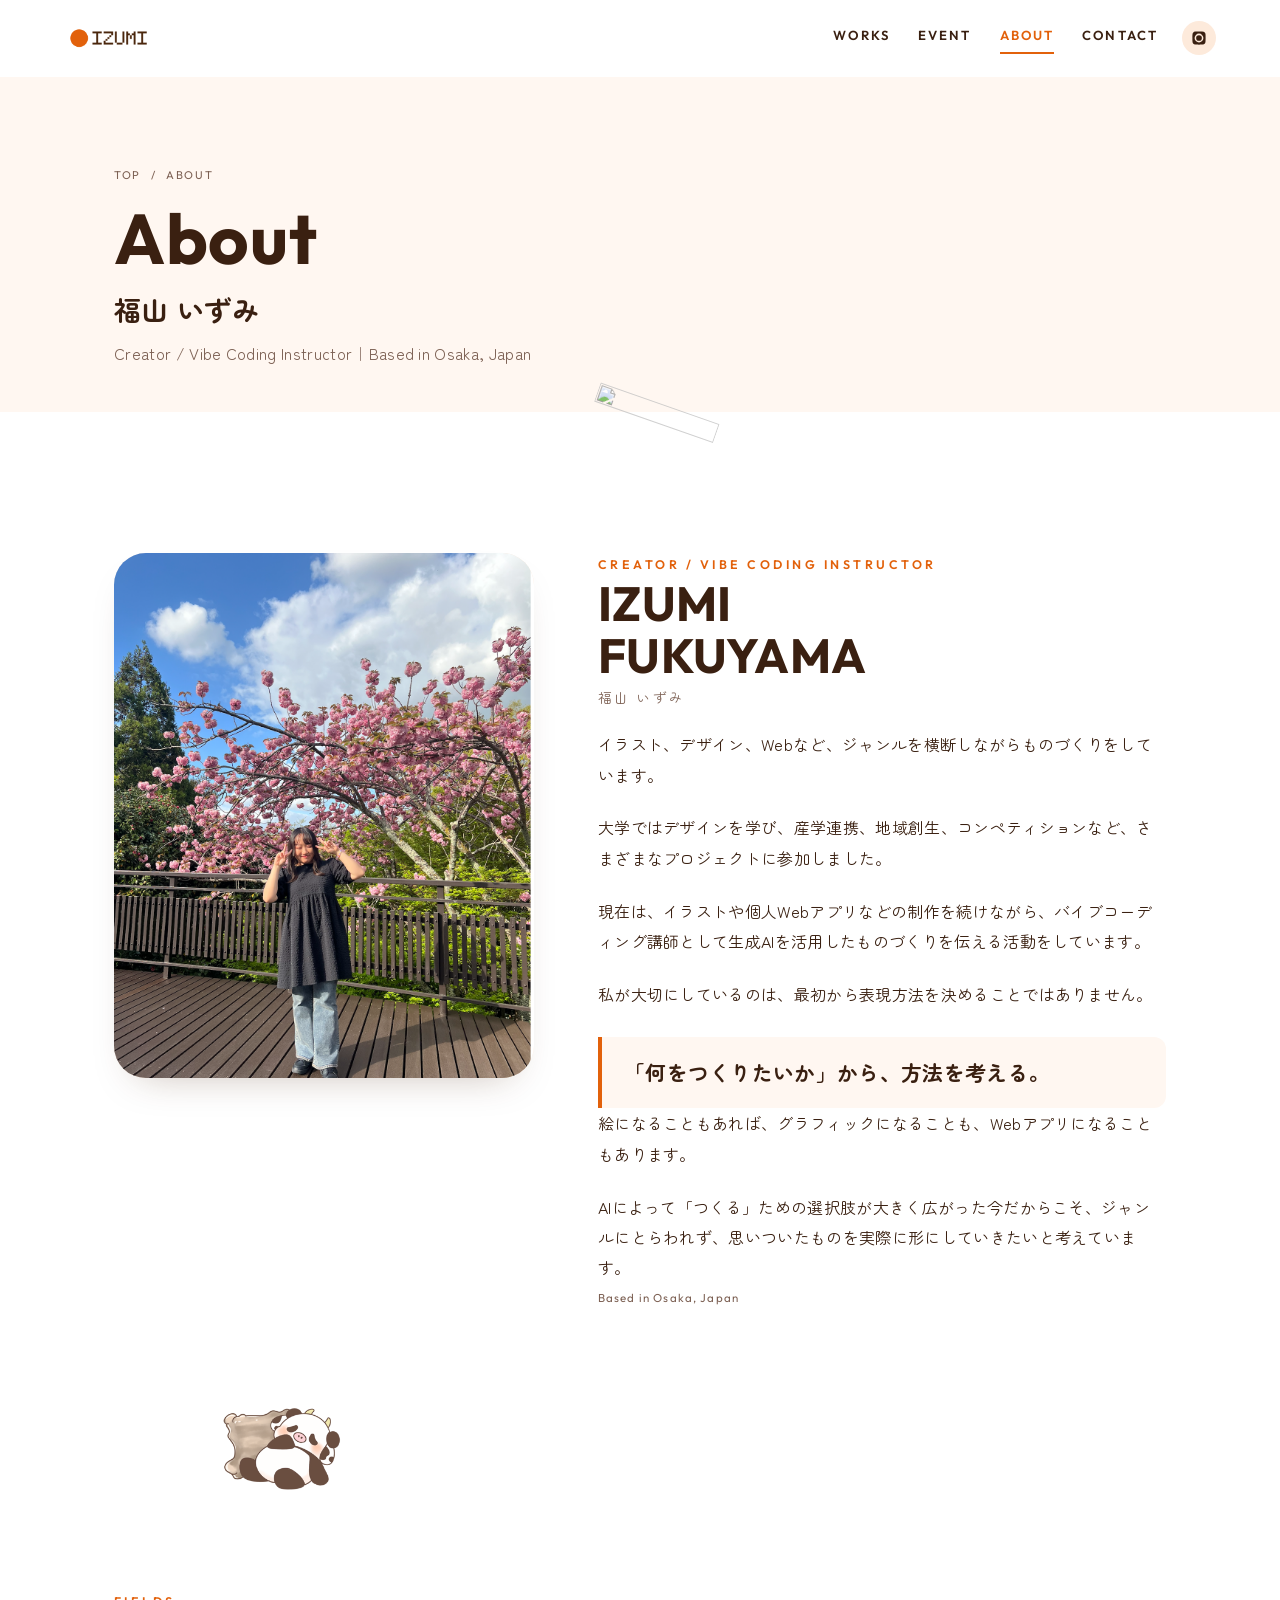
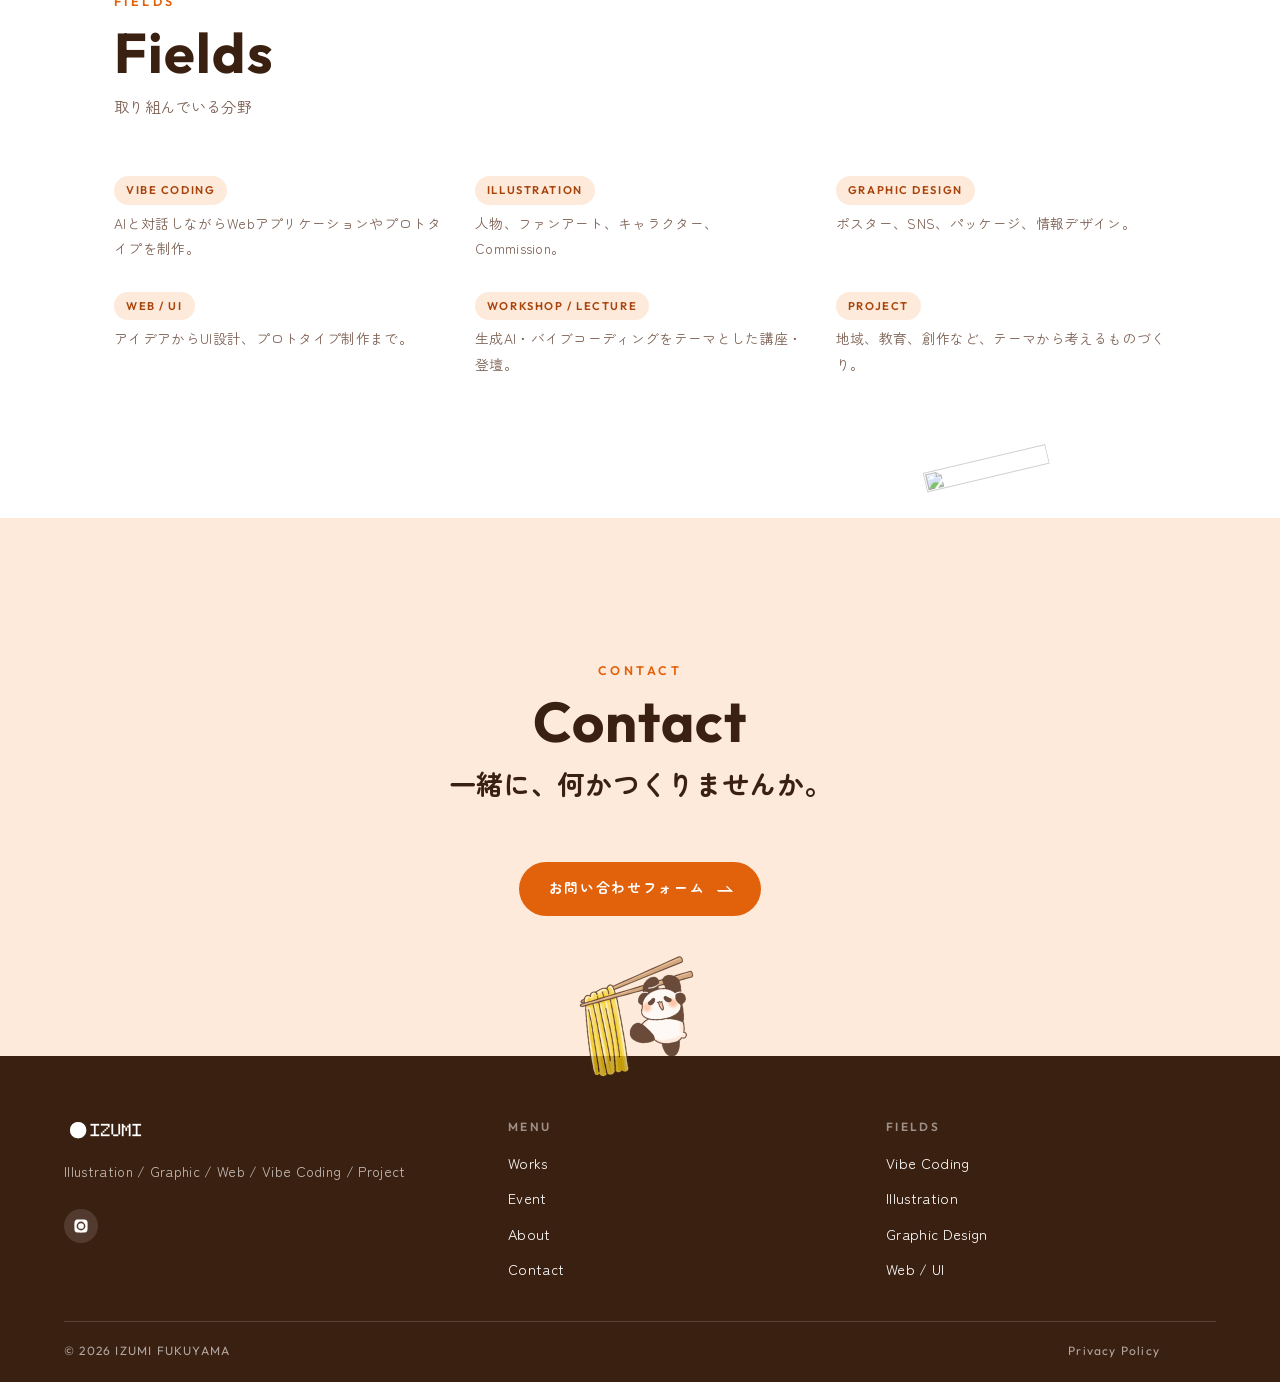
==== about.html @ 050069a3 "IZUMI FUKUYAMA ポートフォリオサイト（静的サイト） content.txt から HTML を生成する構成。オレンジ基調のデザイン、 WORKS 10件、EVENT 3件、お問い合わせフ" ====
<!DOCTYPE html>
<html lang="ja">
<head>
<meta charset="UTF-8">
<meta name="viewport" content="width=device-width, initial-scale=1">
<title>ABOUT｜IZUMI FUKUYAMA</title>
<meta name="description" content="福山いずみのプロフィール。大阪芸術大学デザイン学科卒。ジャンルを横断したものづくりと、バイブコーディング講師としての活動。">
<link rel="canonical" href="https://example.com/about.html">
<meta property="og:type" content="profile">
<meta property="og:title" content="ABOUT｜IZUMI FUKUYAMA">
<meta property="og:description" content="福山いずみのプロフィール。大阪芸術大学デザイン学科卒。ジャンルを横断したものづくりと、バイブコーディング講師としての活動。">
<meta property="og:image" content="images/og-image.png?v=1787671585">
<meta name="twitter:card" content="summary_large_image">
<link rel="icon" href="images/favicon.png?v=1787672569" type="image/png">
<link rel="apple-touch-icon" href="images/favicon.png?v=1787672569">
<link rel="preconnect" href="https://fonts.googleapis.com">
<link rel="preconnect" href="https://fonts.gstatic.com" crossorigin>
<link href="https://fonts.googleapis.com/css2?family=Outfit:wght@400;600;700&family=Zen+Maru+Gothic:wght@400;500;700&display=swap" rel="stylesheet">
<link rel="stylesheet" href="assets/css/style.css?v=1787676253">
<script>document.documentElement.classList.add("js");</script>
</head>
<body>
<a class="skip-link" href="#main">本文へスキップ</a>

<!-- ============================================================ HEADER -->
<header class="header">
  <div class="wrap wrap--wide header__inner">
    <a class="header__logo" href="index.html">
      <img src="images/logo.png?v=1787671585" alt="IZUMI FUKUYAMA" width="320" height="96">
    </a>

    <button class="burger" type="button" aria-label="メニューを開く" aria-expanded="false" aria-controls="global-nav">
      <span></span><span></span><span></span>
    </button>

    <nav class="nav" id="global-nav" aria-label="メインメニュー">
      <ul class="nav__list">
        <li><a class="nav__link" href="works.html">Works</a></li>
        <li><a class="nav__link" href="event.html">Event</a></li>
        <li><a class="nav__link" href="about.html" aria-current="page">About</a></li>
        <li><a class="nav__link" href="contact.html">Contact</a></li>
      </ul>

      <div class="header__sub">
        <ul class="sns">
          <li><a href="#" aria-label="Instagram"><svg viewBox="0 0 24 24" aria-hidden="true"><path d="M12 2.2c3.2 0 3.6 0 4.9.1 1.2.1 1.8.3 2.2.4.6.2 1 .5 1.4.9.4.4.7.8.9 1.4.2.4.4 1 .4 2.2.1 1.3.1 1.7.1 4.9s0 3.6-.1 4.9c-.1 1.2-.3 1.8-.4 2.2-.2.6-.5 1-.9 1.4-.4.4-.8.7-1.4.9-.4.2-1 .4-2.2.4-1.3.1-1.7.1-4.9.1s-3.6 0-4.9-.1c-1.2-.1-1.8-.3-2.2-.4-.6-.2-1-.5-1.4-.9-.4-.4-.7-.8-.9-1.4-.2-.4-.4-1-.4-2.2-.1-1.3-.1-1.7-.1-4.9s0-3.6.1-4.9c.1-1.2.3-1.8.4-2.2.2-.6.5-1 .9-1.4.4-.4.8-.7 1.4-.9.4-.2 1-.4 2.2-.4C8.4 2.2 8.8 2.2 12 2.2zm0 3.2A6.6 6.6 0 1 0 18.6 12 6.6 6.6 0 0 0 12 5.4zm0 2.3a4.3 4.3 0 1 1 0 8.6 4.3 4.3 0 0 1 0-8.6zm5.4-2.6a1.5 1.5 0 1 1 0 3.1 1.5 1.5 0 0 1 0-3.1z"/></svg></a></li>
        </ul>
      </div>
    </nav>

    <div class="header__sub">
      <ul class="sns">
        <li><a href="#" aria-label="Instagram"><svg viewBox="0 0 24 24" aria-hidden="true"><path d="M12 2.2c3.2 0 3.6 0 4.9.1 1.2.1 1.8.3 2.2.4.6.2 1 .5 1.4.9.4.4.7.8.9 1.4.2.4.4 1 .4 2.2.1 1.3.1 1.7.1 4.9s0 3.6-.1 4.9c-.1 1.2-.3 1.8-.4 2.2-.2.6-.5 1-.9 1.4-.4.4-.8.7-1.4.9-.4.2-1 .4-2.2.4-1.3.1-1.7.1-4.9.1s-3.6 0-4.9-.1c-1.2-.1-1.8-.3-2.2-.4-.6-.2-1-.5-1.4-.9-.4-.4-.7-.8-.9-1.4-.2-.4-.4-1-.4-2.2-.1-1.3-.1-1.7-.1-4.9s0-3.6.1-4.9c.1-1.2.3-1.8.4-2.2.2-.6.5-1 .9-1.4.4-.4.8-.7 1.4-.9.4-.2 1-.4 2.2-.4C8.4 2.2 8.8 2.2 12 2.2zm0 3.2A6.6 6.6 0 1 0 18.6 12 6.6 6.6 0 0 0 12 5.4zm0 2.3a4.3 4.3 0 1 1 0 8.6 4.3 4.3 0 0 1 0-8.6zm5.4-2.6a1.5 1.5 0 1 1 0 3.1 1.5 1.5 0 0 1 0-3.1z"/></svg></a></li>
      </ul>
    </div>
  </div>
</header>

<main id="main">
  <section class="page-head">
    <div class="wrap">
      <ul class="breadcrumb">
        <li><a href="index.html">Top</a></li>
        <li>About</li>
      </ul>
      <h1 class="page-head__title a-up"><span>About</span></h1>
      <p class="page-head__catch a-up a-up--d1"><span>福山 いずみ</span></p>
      <p class="page-head__jp">Creator / Vibe Coding Instructor｜Based in Osaka, Japan</p>
    </div>
  </section>

  <section class="section">
    <img class="deco deco--scatter deco--i1" src="images/deco-sm/%E3%81%B5%E3%82%99%E3%82%93%E3%82%82%E3%81%97%E3%82%99%E3%82%83%202.png?v=1787672570" alt="" width="235" height="235" loading="lazy" decoding="async" style="--dx:50%;--dy:calc((var(--sec-y) - clamp(28px, 4vw, 44px)) / 2);--dr:19.3deg;--dk:1.275">
    <div class="wrap">
      <div class="profile">
        <div class="profile__photo reveal">
          <img src="images/about-main.png?v=1787668656" alt="福山 いずみ のポートレート" width="1000" height="1250">
        </div>
        <div class="profile__body reveal">
          <span class="label-en">Creator / Vibe Coding Instructor</span>
          <h2 class="profile__name a-up"><span>IZUMI<br>FUKUYAMA<small>福山 いずみ</small></span></h2>
          <div class="profile__text u-mt-m">
            <p>イラスト、デザイン、Webなど、ジャンルを横断しながらものづくりをしています。</p>
            <p>大学ではデザインを学び、産学連携、地域創生、コンペティションなど、さまざまなプロジェクトに参加しました。</p>
            <p>現在は、イラストや個人Webアプリなどの制作を続けながら、バイブコーディング講師として生成AIを活用したものづくりを伝える活動をしています。</p>
            <p>私が大切にしているのは、最初から表現方法を決めることではありません。</p>
          </div>
          <p class="pull-quote">「何をつくりたいか」から、方法を考える。</p>
          <div class="profile__text">
            <p>絵になることもあれば、グラフィックになることも、Webアプリになることもあります。</p>
            <p>AIによって「つくる」ための選択肢が大きく広がった今だからこそ、ジャンルにとらわれず、思いついたものを実際に形にしていきたいと考えています。</p>
          </div>
          <p class="work__role">Based in Osaka, Japan</p>
        </div>
      </div>
    </div>
  </section>


  <section class="section">
    <img class="deco deco--scatter deco--i2" src="images/deco-sm/%E3%81%86%E3%81%97%202.png?v=1787672568" alt="" width="219" height="219" loading="lazy" decoding="async" style="--dx:22%;--dy:calc((var(--sec-y) - var(--sec-y)) / 2);--dr:-0.2deg;--dk:1.004">
    <div class="wrap">
      <div class="sec-head reveal">
        <span class="label-en">Fields</span>
        <h2 class="sec-head__title a-up"><span>Fields</span></h2>
        <p class="sec-head__jp">取り組んでいる分野</p>
      </div>
      <div class="grid grid--3">
        <div class="svc reveal">
          <span class="tag">Vibe Coding</span>
          <p class="work__desc">AIと対話しながらWebアプリケーションやプロトタイプを制作。</p>
        </div>
        <div class="svc reveal">
          <span class="tag">Illustration</span>
          <p class="work__desc">人物、ファンアート、キャラクター、Commission。</p>
        </div>
        <div class="svc reveal">
          <span class="tag">Graphic Design</span>
          <p class="work__desc">ポスター、SNS、パッケージ、情報デザイン。</p>
        </div>
        <div class="svc reveal">
          <span class="tag">Web / UI</span>
          <p class="work__desc">アイデアからUI設計、プロトタイプ制作まで。</p>
        </div>
        <div class="svc reveal">
          <span class="tag">Workshop / Lecture</span>
          <p class="work__desc">生成AI・バイブコーディングをテーマとした講座・登壇。</p>
        </div>
        <div class="svc reveal">
          <span class="tag">Project</span>
          <p class="work__desc">地域、教育、創作など、テーマから考えるものづくり。</p>
        </div>
      </div>
    </div>
  </section>

  <section class="section section--tint">
    <img class="deco deco--scatter deco--i3" src="images/deco-sm/%E3%81%A1%E3%83%BC%E3%81%99%E3%82%99%E3%81%A8%E3%81%A3%E3%81%BB%E3%82%9A%E3%81%8D%E3%82%99%202.png?v=1787672569" alt="" width="200" height="200" loading="lazy" decoding="async" style="--dx:78%;--dy:calc((var(--sec-y) - var(--sec-y)) / 2);--dr:-13.3deg;--dk:1.203">
    <img class="deco deco--scatter deco--i4" src="images/deco-sm/%E3%81%A8%E3%81%86%E3%82%82%E3%82%8D%E3%81%93%E3%81%97%E3%82%81%E3%82%93%202.png?v=1787672569" alt="" width="207" height="207" loading="lazy" decoding="async" style="--dx:50%;--dy:calc(100% + (clamp(40px, 5vw, 60px) - var(--sec-y)) / 2);--dr:-8.4deg;--dk:1.136">
    <div class="wrap wrap--narrow">
      <div class="sec-head sec-head--center reveal">
        <span class="label-en">Contact</span>
        <h2 class="sec-head__title a-up"><span>Contact</span></h2>
        <p class="sec-head__catch a-up a-up--d1"><span>一緒に、何かつくりませんか。</span></p>
      </div>
      <p class="hero__actions reveal u-center">
        <a class="btn" href="contact.html">お問い合わせフォーム</a>
      </p>
    </div>
  </section>

</main>


<!-- ============================================================ FOOTER -->
<footer class="footer">
  <div class="wrap wrap--wide">
    <div class="footer__top">
      <div>
        <p class="footer__logo"><img src="images/logo.png?v=1787671585" alt="IZUMI FUKUYAMA" width="320" height="96"></p>
        <p class="footer__lead">Illustration / Graphic / Web / Vibe Coding / Project</p>
        <ul class="sns u-mt-m">
          <li><a href="#" aria-label="Instagram"><svg viewBox="0 0 24 24" aria-hidden="true"><path d="M12 2.2c3.2 0 3.6 0 4.9.1 1.2.1 1.8.3 2.2.4.6.2 1 .5 1.4.9.4.4.7.8.9 1.4.2.4.4 1 .4 2.2.1 1.3.1 1.7.1 4.9s0 3.6-.1 4.9c-.1 1.2-.3 1.8-.4 2.2-.2.6-.5 1-.9 1.4-.4.4-.8.7-1.4.9-.4.2-1 .4-2.2.4-1.3.1-1.7.1-4.9.1s-3.6 0-4.9-.1c-1.2-.1-1.8-.3-2.2-.4-.6-.2-1-.5-1.4-.9-.4-.4-.7-.8-.9-1.4-.2-.4-.4-1-.4-2.2-.1-1.3-.1-1.7-.1-4.9s0-3.6.1-4.9c.1-1.2.3-1.8.4-2.2.2-.6.5-1 .9-1.4.4-.4.8-.7 1.4-.9.4-.2 1-.4 2.2-.4C8.4 2.2 8.8 2.2 12 2.2zm0 3.2A6.6 6.6 0 1 0 18.6 12 6.6 6.6 0 0 0 12 5.4zm0 2.3a4.3 4.3 0 1 1 0 8.6 4.3 4.3 0 0 1 0-8.6zm5.4-2.6a1.5 1.5 0 1 1 0 3.1 1.5 1.5 0 0 1 0-3.1z"/></svg></a></li>
        </ul>
      </div>

      <nav aria-label="フッターメニュー">
        <p class="footer__head">Menu</p>
        <ul class="footer__list">
          <li><a href="works.html">Works</a></li>
          <li><a href="event.html">Event</a></li>
          <li><a href="about.html">About</a></li>
          <li><a href="contact.html">Contact</a></li>
        </ul>
      </nav>

      <nav aria-label="フッターサブメニュー">
        <p class="footer__head">Fields</p>
        <ul class="footer__list">
          <li>Vibe Coding</li>
          <li>Illustration</li>
          <li>Graphic Design</li>
          <li>Web / UI</li>
        </ul>
      </nav>
    </div>

    <div class="footer__bottom">
      <p>&copy; <span data-year>2026</span> IZUMI FUKUYAMA</p>
      <p><a href="privacy.html">Privacy Policy</a></p>
    </div>
  </div>
</footer>

<a class="to-top" href="#main" aria-label="ページの先頭へ戻る"></a>

<script src="assets/js/main.js?v=1787665459"></script>
</body>
</html>
---- assets/css/style.css ----
@charset "utf-8";
/* ==========================================================================
   PORTFOLIO SITE  -  style.css
   オレンジ基調 / ミニマル / 大きな画像 + 余白 のクリエイターPFサイト
   目次:
     01. デザイントークン
     02. リセット & ベース
     03. 共通レイアウト / ユーティリティ
     04. ボタン・見出し・タグ
     05. ヘッダー / ナビゲーション
     06. ヒーロー
     08. カード / グリッド
     09. ABOUT / プロフィール
     10. CONTACT フォーム
     11. フッター / ページトップ
     12. スクロール演出
     13. レスポンシブ
     14. 下層ページ用パーツ
     15. 文字のアニメーション
     16. 詳細ポップアップ
   ========================================================================== */

/* ---------------------------------------------------------- 01. トークン */
:root {
  /* カラー：ここを変えるとサイト全体の色が変わります */
  --c-ink: #3a2011;
  --c-ink-60: #7d6154;
  --c-main: #e2610b;
  --c-main-deep: #a8430b;
  --c-main-pale: #fdeadb;
  --c-main-mist: #fff7f1;
  --c-accent: #ffc24a;
  --c-paper: #ffffff;
  --c-line: #f2e0d1;

  /* タイポ */
  --f-jp: "Zen Maru Gothic", "Hiragino Maru Gothic ProN", "Yu Gothic",
    "Hiragino Kaku Gothic ProN", "Noto Sans JP", sans-serif;
  /* 欧文はOutfit。日本語はOutfitに字が無いので、日本語書体へ引き継ぎます */
  --f-en: "Outfit", "Helvetica Neue", Arial, "Zen Maru Gothic",
    "Hiragino Maru Gothic ProN", "Yu Gothic", "Hiragino Kaku Gothic ProN",
    "Noto Sans JP", sans-serif;

  /* 余白・角丸・影 */
  --gutter: clamp(20px, 5vw, 64px);
  --sec-y: clamp(72px, 11vw, 160px);
  --r-s: 12px;
  --r-m: 20px;
  --r-l: 32px;
  --r-full: 999px;
  --shadow: 0 18px 40px -24px rgba(74, 38, 12, 0.35);
  --shadow-hi: 0 28px 60px -26px rgba(74, 38, 12, 0.45);
  --ease: cubic-bezier(0.22, 0.61, 0.36, 1);
  --header-h: 76px;
  /* 背景装飾（images/deco/）の大きさ。
     セクションの境目にできる余白（上のセクションの下余白＋下のセクションの上余白）に
     回転した状態でも必ず収まる値を、画面幅から計算しています */
  --deco-room: calc(clamp(28px, 4vw, 44px) + var(--sec-y));
  --deco-size: calc(var(--deco-room) * 0.88 / 1.29);
}

/* ------------------------------------------------- 02. リセット & ベース */
*,
*::before,
*::after {
  box-sizing: border-box;
}

html {
  scroll-behavior: smooth;
  -webkit-text-size-adjust: 100%;
}

body {
  margin: 0;
  font-family: var(--f-jp);
  font-size: 16px;
  line-height: 1.9;
  color: var(--c-ink);
  background: var(--c-paper);
  overflow-x: hidden;
  letter-spacing: 0.02em;
}

img {
  max-width: 100%;
  height: auto;
  display: block;
}

a {
  color: inherit;
  text-decoration: none;
  transition: color 0.3s var(--ease), opacity 0.3s var(--ease);
}

a:hover {
  color: var(--c-main);
}

ul,
ol {
  margin: 0;
  padding: 0;
  list-style: none;
}

h1,
h2,
h3,
h4,
p,
figure,
dl,
dd {
  margin: 0;
}

button {
  font: inherit;
  color: inherit;
  background: none;
  border: 0;
  cursor: pointer;
}

:focus-visible {
  outline: 3px solid var(--c-main);
  outline-offset: 3px;
  border-radius: 4px;
}

/* -------------------------------------- 03. 共通レイアウト / ユーティリティ */
.wrap {
  width: 100%;
  max-width: 1180px;
  margin-inline: auto;
  padding-inline: var(--gutter);
}

.wrap--wide {
  max-width: 1440px;
}

.wrap--narrow {
  max-width: 760px;
}

.section {
  position: relative;
  /* 横は切り、縦は開けておく（装飾が隣のセクションの余白まで使えるように）。
     overflow-x: clip に未対応の古いブラウザでは hidden のままになります */
  overflow: hidden;
  overflow-x: clip;
  overflow-y: visible;
  padding-block: var(--sec-y);
}

.section--pale {
  background: var(--c-main-mist);
}

.section--tint {
  background: var(--c-main-pale);
}

.skip-link {
  position: absolute;
  left: -9999px;
  top: 0;
  z-index: 200;
  padding: 10px 18px;
  background: var(--c-main);
  color: #fff;
  border-radius: 0 0 var(--r-s) 0;
}

.skip-link:focus {
  left: 0;
  color: #fff;
}

.deco {
  position: absolute;
  z-index: 0;
  pointer-events: none;
  user-select: none;
  opacity: 0.75;
  width: clamp(120px, 18vw, 260px);
}

.deco--tr {
  top: -40px;
  right: -50px;
}

.deco--bl {
  bottom: -50px;
  left: -60px;
}

/* images/deco/ の絵を、向きと位置をばらつかせて散りばめる。
   大きさは全部そろえ（--deco-size）、重なり順はいちばん下（本文の後ろ）。
   1枚ごとの値（--dx 横位置 / --dy 縦位置 / --dr 角度 / --dk 回転で広がる倍率）は
   tools/build_site.py が style="" で指定します */
/* 画面が狭いほど枚数を減らす（広い順に 5 → 4 → 3 → 2 → 1 枚） */
@media (max-width: 1200px) {
  .deco--i5 { display: none; }
}

@media (max-width: 900px) {
  .deco--i4 { display: none; }
}

@media (max-width: 700px) {
  .deco--i3 { display: none; }
}

@media (max-width: 520px) {
  .deco--i2 { display: none; }
}

.deco--scatter {
  --size: var(--deco-size);
  --half: calc(var(--size) * var(--dk) / 2);
  top: var(--dy);
  /* 左右の端で切れないよう、中心位置を内側にクランプする */
  left: clamp(
    calc(var(--half) + 8px),
    var(--dx),
    calc(100% - var(--half) - 8px)
  );
  width: var(--size);
  height: auto;
  transform: translate(-50%, -50%) rotate(var(--dr));
}

/* セクションの中身は必ず背景装飾(.deco)より前面に */
.section > .wrap,
.hero > .wrap,
.page-head > .wrap,
.footer > .wrap {
  position: relative;
  z-index: 1;
}

.sr-only {
  position: absolute;
  width: 1px;
  height: 1px;
  overflow: hidden;
  clip-path: inset(50%);
  white-space: nowrap;
}

/* ---------------------------------------- 04. ボタン・見出し・タグ */
.label-en {
  display: block;
  font-family: var(--f-en);
  font-size: 0.78rem;
  font-weight: 600;
  letter-spacing: 0.28em;
  text-transform: uppercase;
  color: var(--c-main);
}

/* 長い一文を入れる場合は字間を詰める */
.label-en--long {
  letter-spacing: 0.12em;
  line-height: 1.8;
}

.sec-head {
  display: flex;
  flex-direction: column;
  gap: 8px;
  margin-bottom: clamp(32px, 5vw, 56px);
}

.sec-head__title {
  font-family: var(--f-en);
  font-size: clamp(2rem, 6vw, 3.5rem);
  font-weight: 700;
  line-height: 1.1;
  letter-spacing: 0.02em;
}

.sec-head__catch {
  font-size: clamp(1.15rem, 3vw, 1.7rem);
  font-weight: 700;
  line-height: 1.6;
  margin-top: 2px;
}

.sec-head__jp {
  font-size: 0.95rem;
  color: var(--c-ink-60);
}

.sec-lead {
  max-width: 46em;
  margin-top: 10px;
  color: var(--c-ink-60);
}

.sec-head--center .sec-lead {
  margin-inline: auto;
}

.sec-head--center {
  align-items: center;
  text-align: center;
}

.btn {
  display: inline-flex;
  align-items: center;
  gap: 10px;
  padding: 14px 30px;
  border-radius: var(--r-full);
  background: var(--c-main);
  color: #fff;
  font-family: var(--f-en);
  font-weight: 600;
  letter-spacing: 0.12em;
  font-size: 0.85rem;
  text-transform: uppercase;
  transition: transform 0.3s var(--ease), background 0.3s var(--ease),
    box-shadow 0.3s var(--ease);
}

.btn:hover {
  background: var(--c-main-deep);
  color: #fff;
  transform: translateY(-3px);
  box-shadow: var(--shadow);
}

.btn::after {
  content: "";
  width: 16px;
  height: 6px;
  border-right: 2px solid currentColor;
  border-bottom: 2px solid currentColor;
  transform: skewX(45deg) scale(0.9);
  transition: transform 0.3s var(--ease);
}

.btn:hover::after {
  transform: skewX(45deg) scale(0.9) translateX(4px);
}

.btn--ghost {
  background: transparent;
  color: var(--c-main);
  box-shadow: inset 0 0 0 2px var(--c-main);
}

.btn--ghost:hover {
  background: var(--c-main);
  color: #fff;
}

/* display を指定した要素でも hidden 属性を優先する（フォームの完了メッセージなど） */
[hidden] {
  display: none !important;
}

.tag {
  display: inline-block;
  padding: 4px 12px;
  border-radius: var(--r-full);
  background: var(--c-main-pale);
  color: var(--c-main-deep);
  font-family: var(--f-en);
  font-size: 0.7rem;
  font-weight: 600;
  letter-spacing: 0.14em;
  text-transform: uppercase;
  line-height: 1.8;
}

.filter {
  display: flex;
  flex-wrap: wrap;
  gap: 10px;
  margin-bottom: clamp(28px, 4vw, 48px);
}

.filter__btn {
  padding: 9px 20px;
  border-radius: var(--r-full);
  background: var(--c-paper);
  box-shadow: inset 0 0 0 1px var(--c-line);
  font-family: var(--f-en);
  font-size: 0.78rem;
  font-weight: 600;
  letter-spacing: 0.14em;
  text-transform: uppercase;
  color: var(--c-ink-60);
  transition: all 0.3s var(--ease);
}

.filter__btn:hover {
  color: var(--c-main);
  box-shadow: inset 0 0 0 1px var(--c-main);
}

.filter__btn.is-active {
  background: var(--c-main);
  color: #fff;
  box-shadow: none;
}

/* --------------------------------------- 05. ヘッダー / ナビゲーション */
.header {
  position: sticky;
  top: 0;
  z-index: 100;
  background: rgba(255, 255, 255, 0.86);
  backdrop-filter: blur(12px);
  border-bottom: 1px solid transparent;
  transition: border-color 0.3s var(--ease), box-shadow 0.3s var(--ease);
}

.header.is-scrolled {
  border-color: var(--c-line);
  box-shadow: 0 6px 24px -20px rgba(74, 38, 12, 0.5);
}

.header__inner {
  display: flex;
  align-items: center;
  gap: 24px;
  height: var(--header-h);
}

.header__logo img {
  height: 30px;
  width: auto;
}

.nav {
  margin-left: auto;
}

.nav__list {
  display: flex;
  align-items: center;
  gap: clamp(14px, 2.2vw, 30px);
}

.nav__link {
  position: relative;
  font-family: var(--f-en);
  font-size: 0.82rem;
  font-weight: 600;
  letter-spacing: 0.16em;
  text-transform: uppercase;
  padding-block: 6px;
}

.nav__link::after {
  content: "";
  position: absolute;
  left: 0;
  bottom: 0;
  width: 100%;
  height: 2px;
  background: var(--c-main);
  transform: scaleX(0);
  transform-origin: left;
  transition: transform 0.3s var(--ease);
}

.nav__link:hover::after,
.nav__link[aria-current="page"]::after {
  transform: scaleX(1);
}

.nav__link[aria-current="page"] {
  color: var(--c-main);
}

.header__sub {
  display: flex;
  align-items: center;
  gap: 14px;
}

/* ナビ内のSNSはモバイルメニュー用。PCではヘッダー右の1組だけ出す */
.nav .header__sub {
  display: none;
}

.sns {
  display: flex;
  gap: 10px;
}

.sns a {
  display: grid;
  place-items: center;
  width: 34px;
  height: 34px;
  border-radius: var(--r-full);
  background: var(--c-main-pale);
  transition: transform 0.3s var(--ease), background 0.3s var(--ease);
}

.sns a:hover {
  background: var(--c-main);
  color: #fff;
  transform: translateY(-2px);
}

.sns svg {
  width: 16px;
  height: 16px;
  fill: currentColor;
}

.burger {
  display: none;
  width: 44px;
  height: 44px;
  margin-left: auto;
  position: relative;
  z-index: 110;
}

.burger span {
  position: absolute;
  left: 11px;
  width: 22px;
  height: 2px;
  background: var(--c-ink);
  transition: transform 0.35s var(--ease), opacity 0.25s var(--ease);
}

.burger span:nth-child(1) {
  top: 16px;
}

.burger span:nth-child(2) {
  top: 22px;
}

.burger span:nth-child(3) {
  top: 28px;
}

.burger.is-open span:nth-child(1) {
  transform: translateY(6px) rotate(45deg);
}

.burger.is-open span:nth-child(2) {
  opacity: 0;
}

.burger.is-open span:nth-child(3) {
  transform: translateY(-6px) rotate(-45deg);
}

/* ------------------------------------------------------- 06. ヒーロー */
.hero {
  position: relative;
  padding-block: clamp(40px, 7vw, 96px) clamp(60px, 9vw, 120px);
  overflow: hidden;
  overflow-x: clip;
  overflow-y: visible;
}

.hero__grid {
  display: grid;
  grid-template-columns: 1fr 1.15fr;
  gap: clamp(28px, 5vw, 72px);
  align-items: center;
}

.hero__catch {
  font-family: var(--f-en);
  font-size: clamp(2.6rem, 8vw, 5.4rem);
  font-weight: 700;
  line-height: 1.02;
  letter-spacing: -0.01em;
}

.hero__catch em {
  display: block;
  font-style: normal;
  color: var(--c-main);
}

/* 日本語のキャッチコピー用（欧文より字面が大きいので控えめなサイズに） */
.hero__catch--jp {
  font-family: var(--f-jp);
  font-size: clamp(1.9rem, 5.4vw, 3.4rem);
  line-height: 1.35;
  letter-spacing: 0.01em;
}

.hero__lead {
  margin-top: 24px;
  max-width: 34em;
  color: var(--c-ink-60);
}

.hero__actions {
  display: flex;
  flex-wrap: wrap;
  gap: 12px;
  margin-top: 32px;
}

.hero__visual {
  position: relative;
}

.hero__main {
  border-radius: var(--r-l);
  overflow: hidden;
  box-shadow: var(--shadow);
  aspect-ratio: 4 / 3;
  background: var(--c-main-pale);
}

.hero__main img {
  width: 100%;
  height: 100%;
  object-fit: cover;
}

.hero__subs {
  display: grid;
  grid-template-columns: repeat(3, 1fr);
  gap: 12px;
  margin-top: 12px;
}

.hero__subs figure {
  margin: 0;
  border-radius: var(--r-m);
  overflow: hidden;
  aspect-ratio: 1 / 1;
  background: var(--c-main-pale);
}

.hero__subs img {
  width: 100%;
  height: 100%;
  object-fit: cover;
  transition: transform 0.6s var(--ease);
}

.hero__subs figure:hover img {
  transform: scale(1.06);
}

/* --------------------------------------------------- 08. カード / グリッド */
.grid {
  display: grid;
  gap: clamp(16px, 2.4vw, 32px);
}

.grid--3 {
  grid-template-columns: repeat(3, 1fr);
}

.grid--4 {
  grid-template-columns: repeat(4, 1fr);
}

.grid--2 {
  grid-template-columns: repeat(2, 1fr);
}

.card {
  display: block;
  position: relative;
}

.card__thumb {
  position: relative;
  overflow: hidden;
  border-radius: var(--r-m);
  background: var(--c-main-pale);
  aspect-ratio: 1 / 1;
}

.card__thumb--wide {
  aspect-ratio: 4 / 3;
}

.card__thumb--tall {
  aspect-ratio: 4 / 5;
}

.card__thumb img {
  width: 100%;
  height: 100%;
  object-fit: cover;
  transition: transform 0.7s var(--ease);
}

.card:hover .card__thumb img {
  transform: scale(1.05);
}

.card__body {
  padding-top: 14px;
  display: flex;
  flex-direction: column;
  gap: 6px;
}

.card__title {
  font-size: 1rem;
  font-weight: 700;
  line-height: 1.6;
}

.card.is-hidden {
  display: none;
}

/* --------------------------------------------------------------------------
   スライドカード（ホームのWORKS / EVENT）
   横スクロールのスナップを使い、前後ボタンで1枚ずつ送ります。
   -------------------------------------------------------------------------- */
.slider {
  position: relative;
}

.slider__track {
  /* --per: 一度に見せる枚数 / --slider-gap: カードの間隔 */
  --per: 3;
  --slider-gap: clamp(12px, 1.6vw, 22px);

  display: flex;
  gap: var(--slider-gap);
  /* カードの影が切れないように上下に余白をとる */
  padding: 8px 0 14px;
  overflow-x: auto;
  overflow-y: hidden;
  scroll-snap-type: x mandatory;
  scroll-behavior: smooth;
  scrollbar-width: none;
  -ms-overflow-style: none;
  cursor: grab;
}

.slider__track::-webkit-scrollbar {
  display: none;
}

.slider__track > * {
  flex: 0 0 auto;
  width: calc((100% - (var(--per) - 1) * var(--slider-gap)) / var(--per));
  scroll-snap-align: start;
}

.slider--wide .slider__track {
  --per: 2;
}

/* マウスでドラッグしている間はスナップと滑らかスクロールを切る */
.slider__track.is-grabbing {
  cursor: grabbing;
  scroll-behavior: auto;
  scroll-snap-type: none;
  user-select: none;
}

.slider__nav {
  display: flex;
  align-items: center;
  justify-content: center;
  gap: 14px;
  margin-top: clamp(20px, 3vw, 32px);
}

.slider__btn {
  position: relative;
  display: grid;
  place-items: center;
  width: 44px;
  height: 44px;
  border-radius: var(--r-full);
  background: var(--c-main);
  color: #fff;
  transition: background 0.3s var(--ease), transform 0.3s var(--ease);
}

.slider__btn:hover {
  background: var(--c-main-deep);
  transform: scale(1.06);
}

.slider__btn::before {
  content: "";
  width: 9px;
  height: 9px;
  border-top: 2px solid currentColor;
  border-right: 2px solid currentColor;
}

.slider__btn--prev::before {
  transform: rotate(-135deg) translate(-1px, -1px);
}

.slider__btn--next::before {
  transform: rotate(45deg) translate(-1px, 1px);
}

.slider__count {
  display: flex;
  align-items: baseline;
  gap: 26px;
  min-width: 88px;
  justify-content: center;
  font-family: var(--f-en);
  font-size: 1rem;
  font-weight: 600;
  letter-spacing: 0.06em;
  color: var(--c-ink);
}

.slider__total {
  color: var(--c-ink-60);
}

@media (max-width: 880px) {
  .slider__track {
    --per: 1.7;
  }
  .slider--wide .slider__track {
    --per: 1.25;
  }
}

@media (max-width: 560px) {
  .slider__track {
    --per: 1.15;
  }
  .slider--wide .slider__track {
    --per: 1.05;
  }
}

@media (prefers-reduced-motion: reduce) {
  .slider__track {
    scroll-behavior: auto;
  }
  .slider__btn {
    transition: none;
  }
  .slider__btn:hover {
    transform: none;
  }
}

/* --------------------------------------------------------------------------
   写真タイル（ホームのWORKS / EVENT）
   画像を主役にして、押すと一覧ページの該当項目へ移動します。
   -------------------------------------------------------------------------- */
.feature {
  position: relative;
  display: block;
  overflow: hidden;
  border-radius: var(--r-m);
  background: var(--c-main-pale);
  aspect-ratio: 1 / 1;
  box-shadow: var(--shadow);
  transition: box-shadow 0.4s var(--ease), transform 0.4s var(--ease);
}

.feature--wide {
  aspect-ratio: 4 / 3;
}

.feature:hover {
  color: #fff;
  transform: translateY(-4px);
  box-shadow: var(--shadow-hi);
}

.feature img {
  width: 100%;
  height: 100%;
  object-fit: cover;
  transition: transform 0.8s var(--ease);
}

.feature:hover img {
  transform: scale(1.06);
}

.feature__cap {
  position: absolute;
  inset: auto 0 0 0;
  display: flex;
  flex-direction: column;
  gap: 4px;
  padding: clamp(16px, 2.4vw, 26px);
  color: #fff;
  background: linear-gradient(
    to top,
    rgba(74, 38, 12, 0.84),
    rgba(74, 38, 12, 0.34) 58%,
    rgba(74, 38, 12, 0)
  );
}

.feature__tags {
  font-family: var(--f-en);
  font-size: 0.66rem;
  font-weight: 600;
  letter-spacing: 0.14em;
  text-transform: uppercase;
  opacity: 0.85;
}

.feature__title {
  font-size: clamp(0.95rem, 1.5vw, 1.15rem);
  font-weight: 700;
  line-height: 1.55;
  /* 題名が長くてもタイルの外へはみ出さないように3行までにする */
  display: -webkit-box;
  -webkit-box-orient: vertical;
  -webkit-line-clamp: 3;
  overflow: hidden;
}

/* 右上に出る矢印 */
.feature__arrow {
  position: absolute;
  top: 14px;
  right: 14px;
  z-index: 1;
  display: grid;
  place-items: center;
  width: 38px;
  height: 38px;
  border-radius: var(--r-full);
  background: rgba(255, 255, 255, 0.94);
  color: var(--c-main-deep);
  opacity: 0;
  transform: translate(8px, -8px);
  transition: opacity 0.35s var(--ease), transform 0.35s var(--ease);
}

.feature:hover .feature__arrow,
.feature:focus-visible .feature__arrow {
  opacity: 1;
  transform: none;
}

.feature__arrow::before {
  content: "";
  width: 9px;
  height: 9px;
  border-top: 2px solid currentColor;
  border-right: 2px solid currentColor;
  transform: rotate(45deg) translate(-1px, 1px);
}

@media (prefers-reduced-motion: reduce) {
  .feature,
  .feature img,
  .feature__arrow {
    transition: none;
  }
  .feature:hover {
    transform: none;
  }
  .feature:hover img {
    transform: none;
  }
}

/* 画像を押して詳細ポップアップを開くボタン */
.card__open {
  display: block;
  width: 100%;
  padding: 0;
  border: 0;
  cursor: pointer;
  -webkit-appearance: none;
  appearance: none;
}

/* 詳細テキスト：JSが有効なときだけ隠してポップアップで見せる
   （JS無効の環境では、カード内にそのまま表示されます） */
.card__detail {
  display: flex;
  flex-direction: column;
  gap: 10px;
  padding-top: 12px;
}

.js .card__detail {
  display: none;
}

.card__zoom {
  display: none;
  position: absolute;
  right: 12px;
  bottom: 12px;
  place-items: center;
  width: 40px;
  height: 40px;
  border-radius: var(--r-full);
  background: rgba(255, 255, 255, 0.94);
  color: var(--c-main-deep);
  box-shadow: var(--shadow);
  opacity: 0;
  transform: translateY(8px);
  transition: opacity 0.35s var(--ease), transform 0.35s var(--ease);
}

.js .card__zoom {
  display: grid;
}

/* 中央の「+」 */
.card__zoom::before,
.card__zoom::after {
  content: "";
  position: absolute;
  background: currentColor;
  border-radius: 1px;
}

.card__zoom::before {
  width: 14px;
  height: 2px;
}

.card__zoom::after {
  width: 2px;
  height: 14px;
}

.card__open:hover .card__zoom,
.card__open:focus-visible .card__zoom {
  opacity: 1;
  transform: none;
}

.tag--sm {
  padding: 3px 10px;
  font-size: 0.66rem;
}

.card__body .tag-row {
  margin-bottom: 2px;
}


/* 作品カードの本文 */
.work__catch {
  font-size: 0.92rem;
  font-weight: 700;
  line-height: 1.7;
  color: var(--c-main-deep);
}

.work__desc {
  font-size: 0.86rem;
  line-height: 1.85;
  color: var(--c-ink-60);
}

.work__role {
  margin-top: 4px;
  font-family: var(--f-en);
  font-size: 0.72rem;
  letter-spacing: 0.1em;
  color: var(--c-ink-60);
}

.tag-row {
  display: flex;
  flex-wrap: wrap;
  gap: 6px;
}

/* EVENT バナー（EVENTページの導入ブロック） */
.event {
  display: grid;
  grid-template-columns: 1fr 1fr;
  gap: clamp(24px, 4vw, 56px);
  align-items: center;
  padding: clamp(24px, 4vw, 48px);
  border-radius: var(--r-l);
  background: var(--c-paper);
  box-shadow: var(--shadow);
}

.event__thumb {
  border-radius: var(--r-m);
  overflow: hidden;
  aspect-ratio: 4 / 3;
  background: var(--c-main-pale);
}

.event__thumb img {
  width: 100%;
  height: 100%;
  object-fit: cover;
}

.event__title {
  font-family: var(--f-en);
  font-size: clamp(1.5rem, 3.4vw, 2.4rem);
  font-weight: 700;
  line-height: 1.2;
  margin-top: 10px;
}

.event__body > * + * {
  margin-top: 10px;
}

.event__dl {
  display: grid;
  grid-template-columns: 5.5em 1fr;
  gap: 4px 16px;
  margin-top: 20px;
  font-size: 0.92rem;
}

.event__dl dt {
  font-family: var(--f-en);
  font-size: 0.74rem;
  font-weight: 600;
  letter-spacing: 0.14em;
  text-transform: uppercase;
  color: var(--c-main);
  padding-top: 0.45em;
}

/* ------------------------------------------------------ 09. ABOUT / プロフィール */
.profile {
  display: grid;
  grid-template-columns: 0.85fr 1.15fr;
  gap: clamp(28px, 5vw, 72px);
  align-items: start;
}

.profile__photo {
  border-radius: var(--r-l);
  overflow: hidden;
  aspect-ratio: 4 / 5;
  background: var(--c-main-pale);
  box-shadow: var(--shadow);
}

.profile__photo img {
  width: 100%;
  height: 100%;
  object-fit: cover;
}

.profile__name {
  font-family: var(--f-en);
  font-size: clamp(2rem, 5vw, 3rem);
  font-weight: 700;
  line-height: 1.1;
}

.profile__name small {
  display: block;
  font-family: var(--f-jp);
  font-size: 0.85rem;
  font-weight: 400;
  letter-spacing: 0.16em;
  color: var(--c-ink-60);
  margin-top: 8px;
}

.profile__text p + p {
  margin-top: 1.4em;
}

/* 大切にしている考えを引用風に見せる */
.pull-quote {
  margin-top: 28px;
  padding: 18px 22px;
  border-left: 4px solid var(--c-main);
  border-radius: 0 var(--r-s) var(--r-s) 0;
  background: var(--c-main-mist);
  font-size: clamp(1.05rem, 2.4vw, 1.3rem);
  font-weight: 700;
  line-height: 1.7;
}

/* --------------------------------------------------- 10. CONTACT フォーム */
.form {
  display: grid;
  gap: 22px;
}

.form__row {
  display: grid;
  gap: 8px;
}

.form__label {
  font-size: 0.85rem;
  font-weight: 700;
  letter-spacing: 0.08em;
}

.form__label .req {
  color: #d5443f;
  font-size: 0.75rem;
  margin-left: 6px;
}

.form input,
.form textarea,
.form select {
  font: inherit;
  color: inherit;
  width: 100%;
  padding: 14px 16px;
  border: 1px solid var(--c-line);
  border-radius: var(--r-s);
  background: var(--c-paper);
  transition: border-color 0.3s var(--ease), box-shadow 0.3s var(--ease);
}

.form input:focus,
.form textarea:focus,
.form select:focus {
  outline: none;
  border-color: var(--c-main);
  box-shadow: 0 0 0 3px rgba(226, 97, 11, 0.18);
}

.form textarea {
  min-height: 190px;
  resize: vertical;
}

.form__note {
  font-size: 0.82rem;
  color: var(--c-ink-60);
}

.form__submit {
  justify-self: start;
}

.contact-info {
  display: grid;
  gap: 18px;
  padding: clamp(24px, 4vw, 36px);
  border-radius: var(--r-m);
  background: var(--c-main-mist);
}

.contact-info dt {
  font-family: var(--f-en);
  font-size: 0.74rem;
  font-weight: 600;
  letter-spacing: 0.16em;
  text-transform: uppercase;
  color: var(--c-main);
}

/* -------------------------------------------- 11. フッター / ページトップ */
.footer {
  padding-block: clamp(40px, 5vw, 60px) 20px;
  background: var(--c-ink);
  color: #fff;
}

.footer a:hover {
  color: var(--c-accent);
}

.footer__top {
  display: grid;
  grid-template-columns: 1.2fr 1fr 1fr;
  gap: clamp(24px, 4vw, 48px);
}

.footer__logo img {
  height: 28px;
  width: auto;
  filter: brightness(0) invert(1);
}

.footer__lead {
  margin-top: 14px;
  font-size: 0.88rem;
  color: rgba(255, 255, 255, 0.7);
  max-width: 30em;
}

.footer__head {
  font-family: var(--f-en);
  font-size: 0.74rem;
  font-weight: 600;
  letter-spacing: 0.2em;
  text-transform: uppercase;
  color: rgba(255, 255, 255, 0.5);
  margin-bottom: 10px;
}

.footer__list {
  display: grid;
  gap: 8px;
  font-size: 0.9rem;
}

.footer .sns a {
  background: rgba(255, 255, 255, 0.12);
}

.footer .sns a:hover {
  background: #fff;
  color: var(--c-ink);
}

.footer__bottom {
  display: flex;
  flex-wrap: wrap;
  gap: 12px 24px;
  align-items: center;
  justify-content: space-between;
  margin-top: clamp(24px, 3vw, 40px);
  padding-top: 18px;
  padding-right: 56px;   /* 右下の「先頭へ戻る」ボタンと重ならないように */
  border-top: 1px solid rgba(255, 255, 255, 0.15);
  font-family: var(--f-en);
  font-size: 0.75rem;
  letter-spacing: 0.1em;
  color: rgba(255, 255, 255, 0.6);
}

.to-top {
  position: fixed;
  right: 20px;
  bottom: 20px;
  z-index: 90;
  width: 48px;
  height: 48px;
  display: grid;
  place-items: center;
  border-radius: var(--r-full);
  background: var(--c-main);
  color: #fff;
  box-shadow: var(--shadow);
  opacity: 0;
  visibility: hidden;
  transform: translateY(12px);
  transition: all 0.35s var(--ease);
}

.to-top.is-visible {
  opacity: 1;
  visibility: visible;
  transform: none;
}

.to-top:hover {
  background: var(--c-main-deep);
  color: #fff;
  transform: translateY(-3px);
}

.to-top::before {
  content: "";
  width: 10px;
  height: 10px;
  border-top: 2px solid currentColor;
  border-left: 2px solid currentColor;
  transform: rotate(45deg) translate(1px, 1px);
}

/* ------------------------------------------------- 12. スクロール演出 */
/* JS が有効なときだけ初期状態を隠す（JS無効でも本文が読める） */
.js .reveal {
  opacity: 0;
  transform: translateY(28px);
  transition: opacity 0.8s var(--ease), transform 0.8s var(--ease);
}

.reveal.is-in {
  opacity: 1;
  transform: none;
}

.reveal:nth-child(2) {
  transition-delay: 0.08s;
}

.reveal:nth-child(3) {
  transition-delay: 0.16s;
}

.reveal:nth-child(4) {
  transition-delay: 0.24s;
}

@media (prefers-reduced-motion: reduce) {
  html {
    scroll-behavior: auto;
  }
  .js .reveal {
    opacity: 1;
    transform: none;
    transition: none;
  }
}

/* ---------------------------------------------------- 13. レスポンシブ */
@media (max-width: 1024px) {
  .grid--4 {
    grid-template-columns: repeat(3, 1fr);
  }
  .footer__top {
    grid-template-columns: 1fr 1fr;
  }
}

@media (max-width: 880px) {
  .burger {
    display: block;
  }

  .nav {
    position: fixed;
    inset: 0;
    /* .header の backdrop-filter が position:fixed の基準になるため、
       画面いっぱいの大きさを明示する（指定がないとヘッダーの高さで切れる） */
    width: 100vw;
    height: 100vh;
    height: 100dvh;
    z-index: 105;
    background: var(--c-paper);
    padding: calc(var(--header-h) + 24px) var(--gutter) 40px;
    overflow-y: auto;
    opacity: 0;
    visibility: hidden;
    transform: translateY(-12px);
    transition: opacity 0.35s var(--ease), transform 0.35s var(--ease),
      visibility 0.35s;
  }

  .nav.is-open {
    opacity: 1;
    visibility: visible;
    transform: none;
  }

  .nav__list {
    flex-direction: column;
    align-items: flex-start;
    gap: 4px;
  }

  .nav__link {
    font-size: 1.5rem;
    padding-block: 14px;
  }

  .header__sub {
    display: none;
  }

  .nav .header__sub {
    display: flex;
    margin-top: 32px;
  }

  .hero__grid,
  .profile,
  .event,
  .grid--2 {
    grid-template-columns: 1fr;
  }

  .profile__photo {
    max-width: 420px;
  }

  .grid--3,
  .grid--4 {
    grid-template-columns: repeat(2, 1fr);
  }
}

@media (max-width: 560px) {
  body {
    font-size: 15px;
  }
  .grid--3,
  .grid--4 {
    grid-template-columns: repeat(2, 1fr);
    gap: 14px;
  }
  .hero__subs {
    gap: 8px;
  }
  /* ロゴ側は横いっぱい、MENU と FIELDS は2列に並べて縦を詰める */
  .footer__top {
    grid-template-columns: 1fr 1fr;
  }
  .footer__top > :first-child {
    grid-column: 1 / -1;
  }
  /* 右下の「先頭へ戻る」ボタンと重ならないよう、左寄せで縦に並べる */
  .footer__bottom {
    flex-direction: column;
    align-items: flex-start;
    gap: 8px;
    padding-right: 64px;
  }
  .event__dl {
    grid-template-columns: 1fr;
    gap: 0 0;
  }
  .event__dl dt {
    padding-top: 12px;
  }
}

/* ==========================================================================
   14. 下層ページ用パーツ（page-head / prose / ユーティリティ）
   ========================================================================== */
.page-head {
  position: relative;
  overflow: hidden;
  overflow-x: clip;
  overflow-y: visible;
  padding-block: clamp(44px, 7vw, 88px) clamp(28px, 4vw, 44px);
  background: var(--c-main-mist);
}

.page-head__title {
  font-family: var(--f-en);
  font-size: clamp(2.4rem, 7vw, 4.4rem);
  font-weight: 700;
  line-height: 1.05;
  letter-spacing: 0.01em;
}

.page-head__catch {
  margin-top: 12px;
  font-size: clamp(1.15rem, 3vw, 1.7rem);
  font-weight: 700;
  line-height: 1.6;
}

.page-head__jp {
  margin-top: 6px;
  color: var(--c-ink-60);
  max-width: 42em;
}

.breadcrumb {
  display: flex;
  flex-wrap: wrap;
  gap: 10px;
  margin-bottom: 16px;
  font-family: var(--f-en);
  font-size: 0.7rem;
  letter-spacing: 0.14em;
  text-transform: uppercase;
  color: var(--c-ink-60);
}

.breadcrumb li + li::before {
  content: "/";
  margin-right: 10px;
}

.prose h2 {
  font-size: 1.15rem;
  font-weight: 700;
  margin-top: 2.4em;
  padding-left: 14px;
  border-left: 4px solid var(--c-main);
  line-height: 1.6;
}

.prose h2:first-child {
  margin-top: 0;
}

.prose p,
.prose ul,
.prose ol {
  margin-top: 1em;
}

.prose ul {
  list-style: disc;
  padding-left: 1.4em;
}

.prose li + li {
  margin-top: 0.4em;
}

.prose a {
  color: var(--c-main);
  text-decoration: underline;
}

.result-count {
  font-family: var(--f-en);
  font-size: 0.78rem;
  letter-spacing: 0.12em;
  color: var(--c-ink-60);
  margin-bottom: 20px;
}

.u-center {
  justify-content: center;
  text-align: center;
}

.u-mt-m {
  margin-top: 24px;
}

.u-mt-l {
  margin-top: clamp(32px, 5vw, 56px);
}

/* サービス紹介カード（PROFILE） */
.svc {
  display: flex;
  flex-direction: column;
  align-items: flex-start;
  gap: 6px;
}

.svc__title {
  font-size: 1.2rem;
  font-weight: 700;
  line-height: 1.6;
  margin-top: 6px;
}

.profile__photo--square {
  aspect-ratio: 1 / 1;
}

/* ==========================================================================
   15. 文字のアニメーション
   すべて .js（JavaScript有効）が付いているときだけ動きます。
   JSが無効な環境や prefers-reduced-motion の環境では、文字は最初から表示されます。
   ========================================================================== */

/* ---- (1) マスクからのスライドアップ ------------------------------------
   <h2 class="sec-head__title a-up"><span>Works</span></h2>
   親で切り取り、中の span を下から持ち上げます。
   画面に入ると .is-in が付いて動きます（assets/js/main.js）。          */
.js .a-up {
  display: block;
  overflow: hidden;
  /* 文字の下端（yやgの下）が切れないように少し余白をとる */
  padding-bottom: 0.14em;
  margin-bottom: -0.14em;
}

.js .a-up > span {
  display: block;
  transform: translateY(110%);
  transition: transform 0.75s var(--ease);
}

.js .a-up.is-in > span,
.js .reveal.is-in .a-up > span {
  transform: none;
}

/* 少し遅れて動かす（見出しの下のキャッチなど） */
.js .a-up--d1 > span {
  transition-delay: 0.12s;
}

.js .a-up--d2 > span {
  transition-delay: 0.24s;
}

/* ---- (2) 1文字ずつ持ち上げる -------------------------------------------
   data-anim="chars" を付けた見出しを、main.js が1文字ずつ span に分割します。 */
.js .a-char {
  display: inline-block;
  transform: translateY(0.5em);
  opacity: 0;
  transition: transform 0.7s var(--ease), opacity 0.7s var(--ease);
  /* 1文字ごとに少しずつ遅らせる */
  transition-delay: calc(var(--i, 0) * 0.03s);
}

.js .is-in .a-char,
.js .a-char.is-in {
  transform: none;
  opacity: 1;
}

/* 分割した見出しにカーソルを乗せると、文字が波打つ */
@keyframes a-wave {
  0%,
  18%,
  100% {
    transform: translateY(0);
  }
  32% {
    transform: translateY(-0.3em);
  }
  55% {
    transform: translateY(0);
  }
}

.js [data-anim="chars"]:hover .a-char {
  animation: a-wave 0.9s var(--ease);
  animation-delay: calc(var(--i, 0) * 0.035s);
}

/* ---- (3) ホバーで文字が入れ替わる --------------------------------------
   main.js がリンク・ボタンの文字を2枚重ねにします。               */
.js .a-switch {
  position: relative;
  display: inline-block;
  overflow: hidden;
  vertical-align: top;
}

.js .a-switch > span {
  display: block;
  transition: transform 0.45s var(--ease);
}

.js .a-switch > .dup {
  position: absolute;
  left: 0;
  top: 0;
  width: 100%;
  transform: translateY(105%);
}

.js .nav__link:hover .a-switch > span,
.js .btn:hover .a-switch > span,
.js .filter__btn:hover .a-switch > span {
  transform: translateY(-105%);
}

.js .nav__link:hover .a-switch > .dup,
.js .btn:hover .a-switch > .dup,
.js .filter__btn:hover .a-switch > .dup {
  transform: translateY(0);
}

/* ---- (4) スクロールを促す文字と線 -------------------------------------- */
.scroll-cue {
  display: flex;
  flex-direction: column;
  align-items: flex-start;
  gap: 10px;
  margin-top: clamp(28px, 4vw, 44px);
}

.scroll-cue__text {
  font-family: var(--f-en);
  font-size: 0.68rem;
  font-weight: 600;
  letter-spacing: 0.28em;
  text-transform: uppercase;
  color: var(--c-ink-60);
}

.scroll-cue__line {
  display: block;
  width: 1px;
  height: clamp(44px, 7vw, 72px);
  background: var(--c-main);
}

.js .scroll-cue__line {
  animation: scroll-indicate 2.6s cubic-bezier(0.65, 0, 0.35, 1) infinite;
}

@keyframes scroll-indicate {
  0% {
    clip-path: inset(0 0 100% 0);
  }
  35% {
    clip-path: inset(0 0 0 0);
  }
  65% {
    clip-path: inset(0 0 0 0);
  }
  100% {
    clip-path: inset(100% 0 0 0);
  }
}

/* ---- (5) 動きを減らす設定の環境では止める ------------------------------ */
@media (prefers-reduced-motion: reduce) {
  .js .a-up > span,
  .js .a-char {
    transform: none;
    opacity: 1;
    transition: none;
  }
  .js [data-anim="chars"]:hover .a-char {
    animation: none;
  }
  .js .a-switch > span,
  .js .a-switch > .dup {
    transition: none;
  }
  .js .scroll-cue__line {
    animation: none;
  }
}

/* ==========================================================================
   16. 詳細ポップアップ（<dialog>）
   カード内の .card__detail を複製して表示します（assets/js/main.js）。
   ========================================================================== */
.modal {
  width: min(1060px, calc(100% - 2 * var(--gutter)));
  max-height: 88vh;
  padding: 0;
  border: 0;
  border-radius: var(--r-l);
  background: var(--c-paper);
  color: var(--c-ink);
  overflow: auto;
  overscroll-behavior: contain;
  box-shadow: var(--shadow-hi);
}

.modal::backdrop {
  background: rgba(74, 38, 12, 0.55);
  backdrop-filter: blur(3px);
}

.modal__inner {
  display: grid;
  grid-template-columns: minmax(0, 1fr) minmax(0, 1fr);
  align-items: start;
}

.modal__media {
  position: sticky;
  top: 0;
  background: var(--c-main-pale);
}

.modal__media img {
  display: block;
  width: 100%;
  height: auto;
}

.modal__body {
  display: flex;
  flex-direction: column;
  gap: 10px;
  padding: clamp(24px, 3.5vw, 44px);
}

.modal__title {
  font-size: clamp(1.25rem, 2.8vw, 1.85rem);
  font-weight: 700;
  line-height: 1.5;
}

.modal__detail {
  display: flex;
  flex-direction: column;
  gap: 12px;
  margin-top: 4px;
}

.modal__detail .work__catch {
  font-size: 1rem;
}

.modal__detail .event__dl {
  margin-top: 8px;
}

.modal__close {
  position: absolute;
  top: 14px;
  right: 14px;
  z-index: 2;
  width: 44px;
  height: 44px;
  border-radius: var(--r-full);
  background: rgba(255, 255, 255, 0.94);
  color: var(--c-ink);
  box-shadow: var(--shadow);
  transition: background 0.3s var(--ease), color 0.3s var(--ease),
    transform 0.3s var(--ease);
}

.modal__close:hover {
  background: var(--c-main);
  color: #fff;
  transform: rotate(90deg);
}

/* 中央の「×」 */
.modal__close::before,
.modal__close::after {
  content: "";
  position: absolute;
  left: 50%;
  top: 50%;
  width: 16px;
  height: 2px;
  margin: -1px 0 0 -8px;
  background: currentColor;
  border-radius: 1px;
}

.modal__close::before {
  transform: rotate(45deg);
}

.modal__close::after {
  transform: rotate(-45deg);
}

.modal[open] {
  animation: modal-in 0.4s var(--ease);
}

@keyframes modal-in {
  from {
    opacity: 0;
    transform: translateY(18px) scale(0.985);
  }
  to {
    opacity: 1;
    transform: none;
  }
}

@media (max-width: 880px) {
  .modal {
    max-height: 92vh;
  }
  .modal__inner {
    grid-template-columns: 1fr;
  }
  .modal__media {
    position: static;
  }
}

@media (prefers-reduced-motion: reduce) {
  .modal[open] {
    animation: none;
  }
  .card__zoom,
  .modal__close {
    transition: none;
  }
}
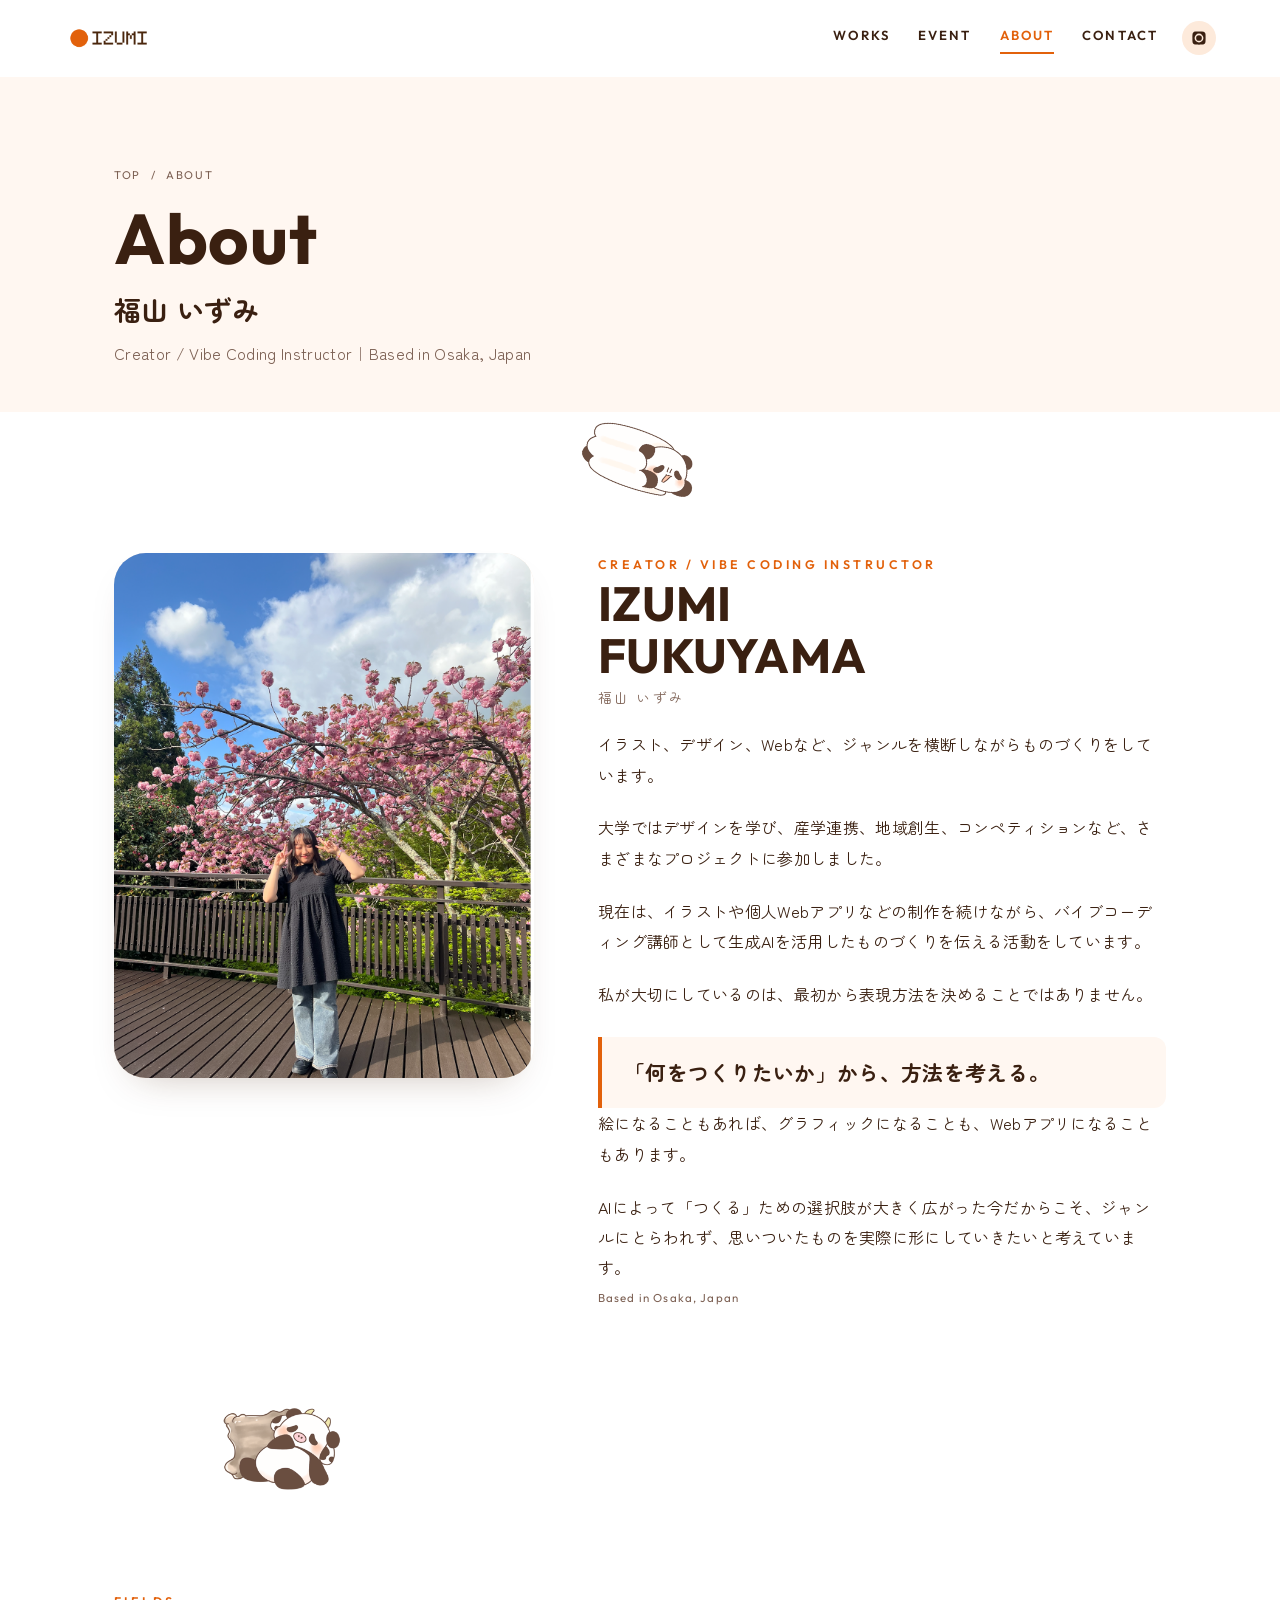
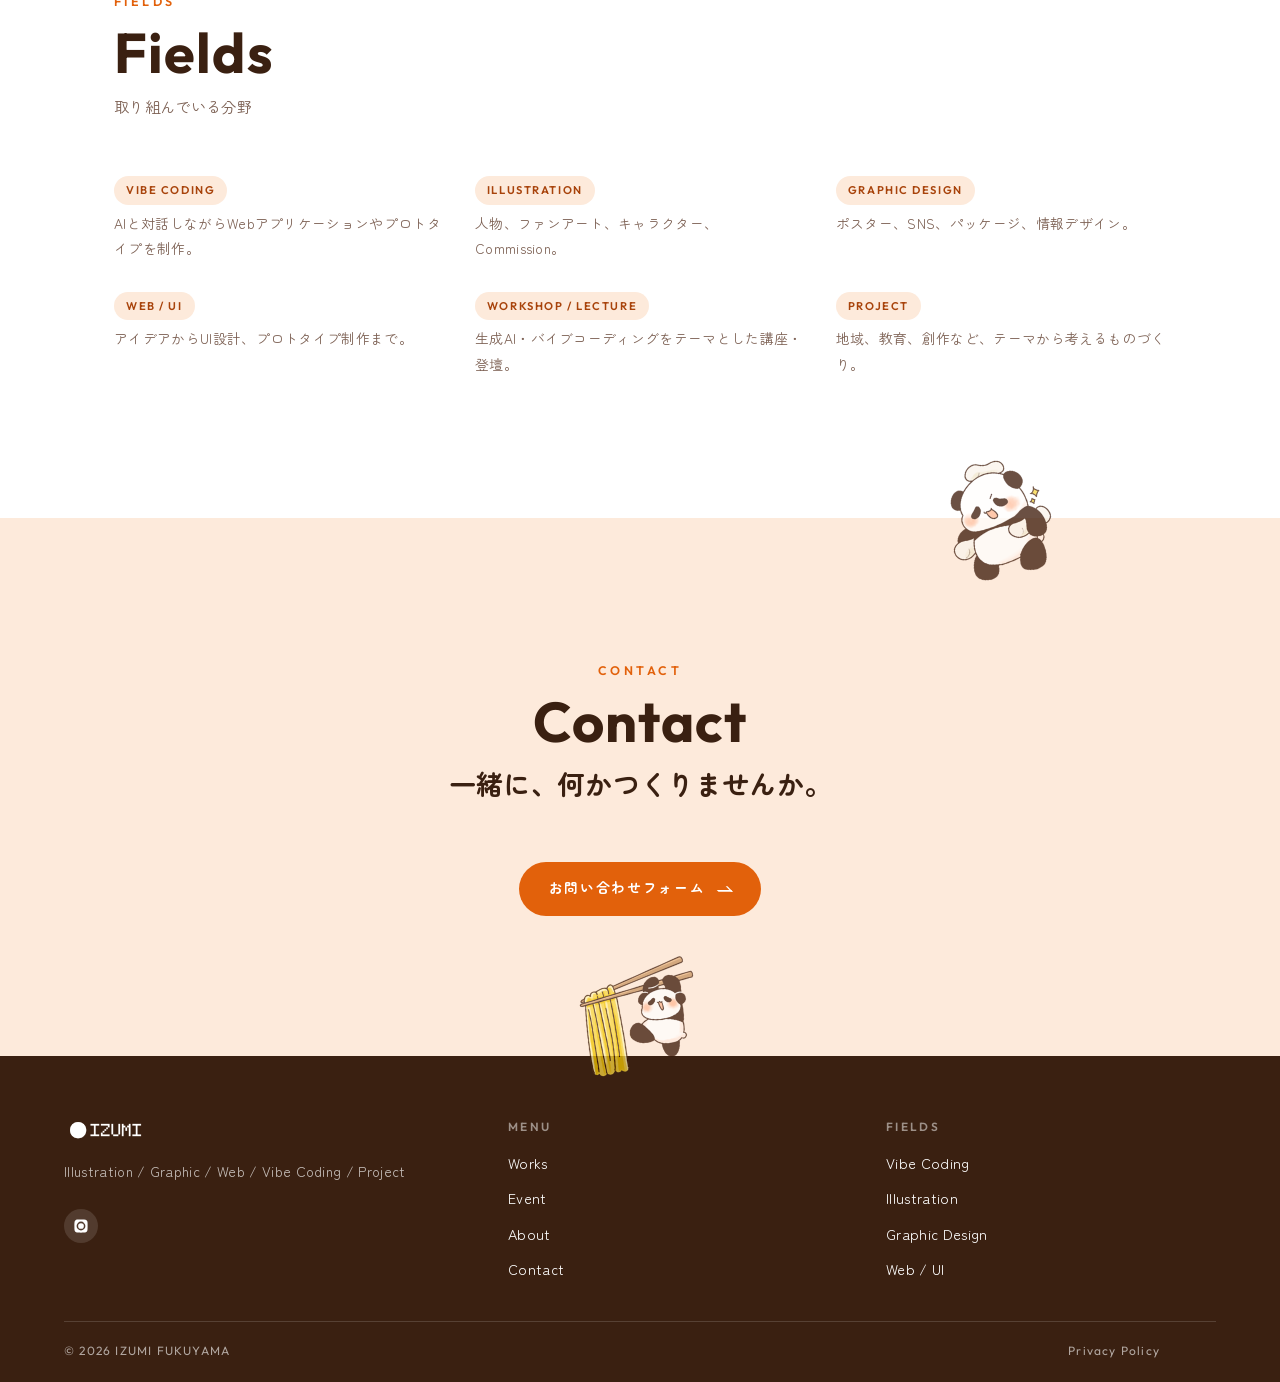
==== commit baad2e52: "背景装飾のURLをNFCに正規化（GitHub Pagesで404になっていた） macOSは日本語ファイル名の濁点を分けて保存するが、Gitは結合済み(NFC)で 記録するため、生成HTMLのURL" ====
--- a/about.html
+++ b/about.html
@@ -5,11 +5,11 @@
 <meta name="viewport" content="width=device-width, initial-scale=1">
 <title>ABOUT｜IZUMI FUKUYAMA</title>
 <meta name="description" content="福山いずみのプロフィール。大阪芸術大学デザイン学科卒。ジャンルを横断したものづくりと、バイブコーディング講師としての活動。">
-<link rel="canonical" href="https://example.com/about.html">
+<link rel="canonical" href="https://pandaizumipanda.github.io/izumi-portfolio/about.html">
 <meta property="og:type" content="profile">
 <meta property="og:title" content="ABOUT｜IZUMI FUKUYAMA">
 <meta property="og:description" content="福山いずみのプロフィール。大阪芸術大学デザイン学科卒。ジャンルを横断したものづくりと、バイブコーディング講師としての活動。">
-<meta property="og:image" content="images/og-image.png?v=1787671585">
+<meta property="og:image" content="images/og-image.png?v=1">
 <meta name="twitter:card" content="summary_large_image">
 <link rel="icon" href="images/favicon.png?v=1787672569" type="image/png">
 <link rel="apple-touch-icon" href="images/favicon.png?v=1787672569">
@@ -70,7 +70,7 @@
   </section>
 
   <section class="section">
-    <img class="deco deco--scatter deco--i1" src="images/deco-sm/%E3%81%B5%E3%82%99%E3%82%93%E3%82%82%E3%81%97%E3%82%99%E3%82%83%202.png?v=1787672570" alt="" width="235" height="235" loading="lazy" decoding="async" style="--dx:50%;--dy:calc((var(--sec-y) - clamp(28px, 4vw, 44px)) / 2);--dr:19.3deg;--dk:1.275">
+    <img class="deco deco--scatter deco--i1" src="images/deco-sm/%E3%81%B6%E3%82%93%E3%82%82%E3%81%98%E3%82%83%202.png?v=1787672570" alt="" width="235" height="235" loading="lazy" decoding="async" style="--dx:50%;--dy:calc((var(--sec-y) - clamp(28px, 4vw, 44px)) / 2);--dr:19.3deg;--dk:1.275">
     <div class="wrap">
       <div class="profile">
         <div class="profile__photo reveal">
@@ -135,7 +135,7 @@
   </section>
 
   <section class="section section--tint">
-    <img class="deco deco--scatter deco--i3" src="images/deco-sm/%E3%81%A1%E3%83%BC%E3%81%99%E3%82%99%E3%81%A8%E3%81%A3%E3%81%BB%E3%82%9A%E3%81%8D%E3%82%99%202.png?v=1787672569" alt="" width="200" height="200" loading="lazy" decoding="async" style="--dx:78%;--dy:calc((var(--sec-y) - var(--sec-y)) / 2);--dr:-13.3deg;--dk:1.203">
+    <img class="deco deco--scatter deco--i3" src="images/deco-sm/%E3%81%A1%E3%83%BC%E3%81%9A%E3%81%A8%E3%81%A3%E3%81%BD%E3%81%8E%202.png?v=1787672569" alt="" width="200" height="200" loading="lazy" decoding="async" style="--dx:78%;--dy:calc((var(--sec-y) - var(--sec-y)) / 2);--dr:-13.3deg;--dk:1.203">
     <img class="deco deco--scatter deco--i4" src="images/deco-sm/%E3%81%A8%E3%81%86%E3%82%82%E3%82%8D%E3%81%93%E3%81%97%E3%82%81%E3%82%93%202.png?v=1787672569" alt="" width="207" height="207" loading="lazy" decoding="async" style="--dx:50%;--dy:calc(100% + (clamp(40px, 5vw, 60px) - var(--sec-y)) / 2);--dr:-8.4deg;--dk:1.136">
     <div class="wrap wrap--narrow">
       <div class="sec-head sec-head--center reveal">
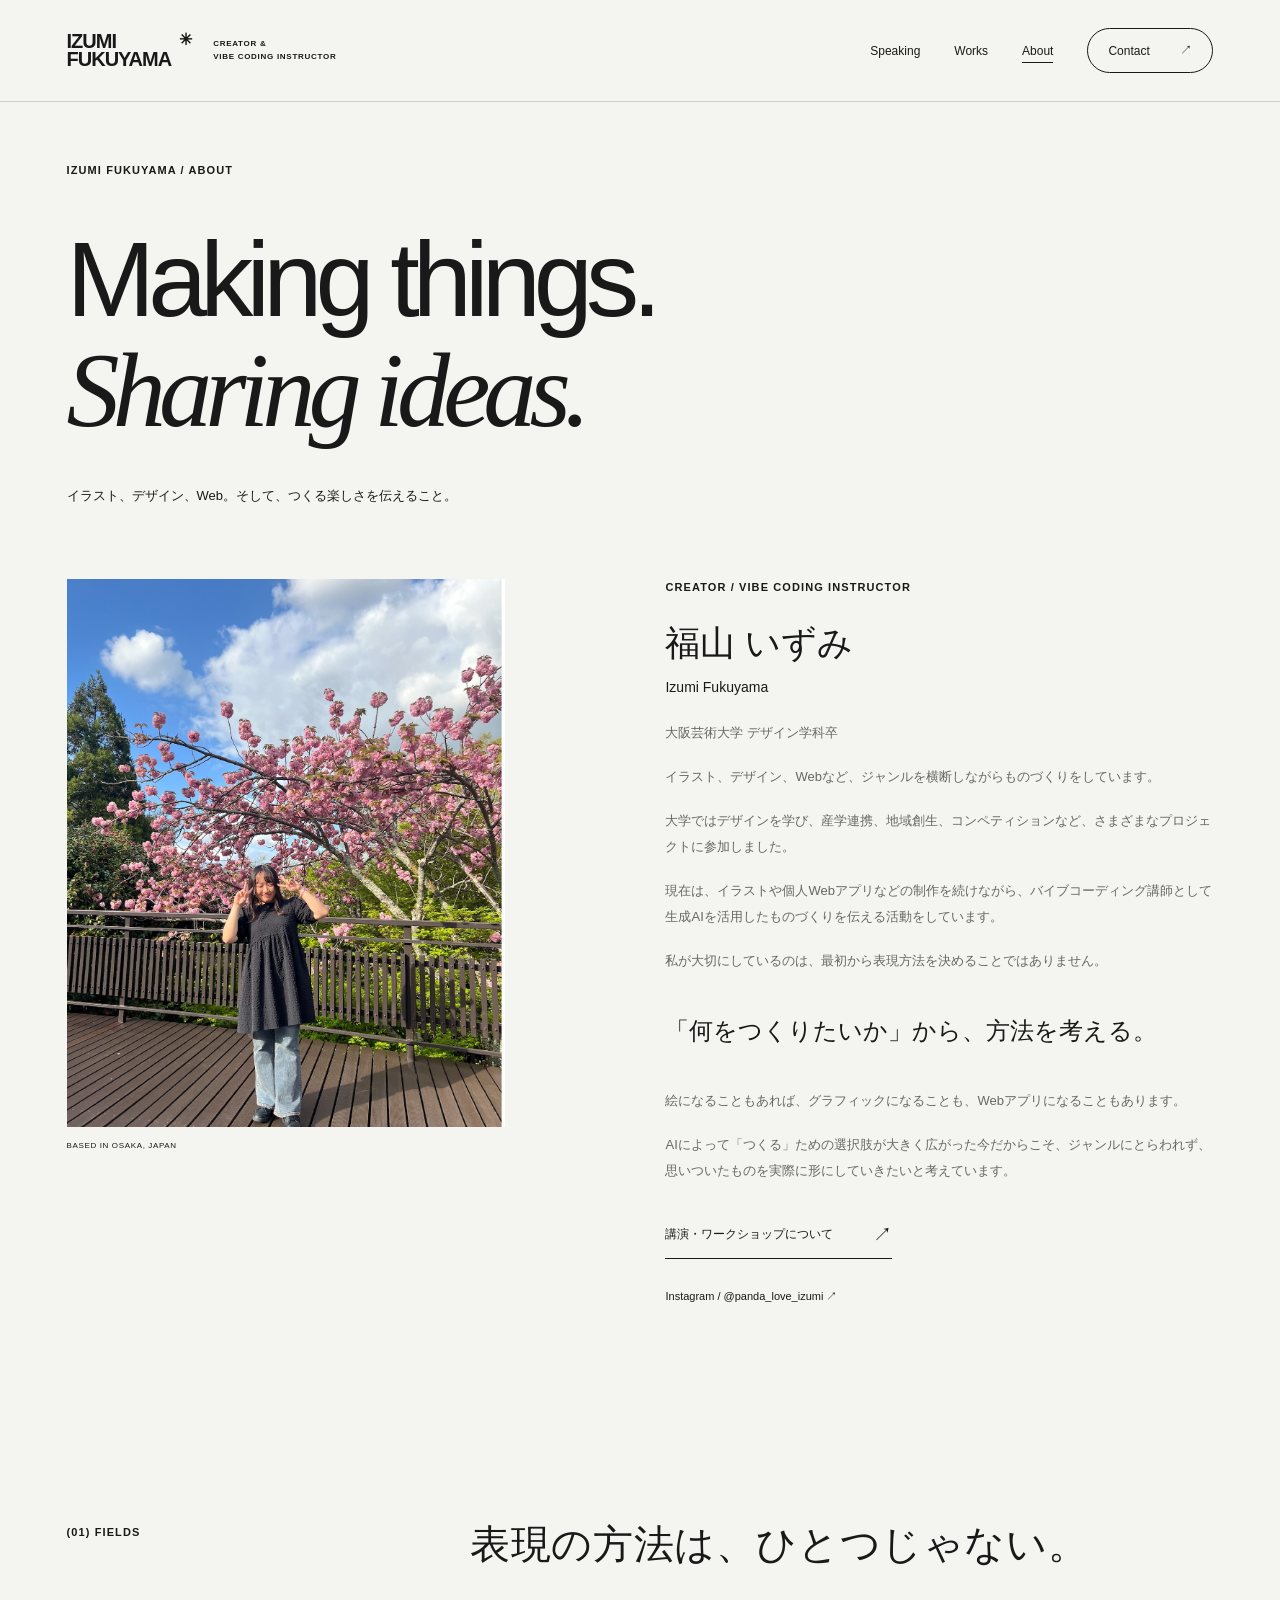
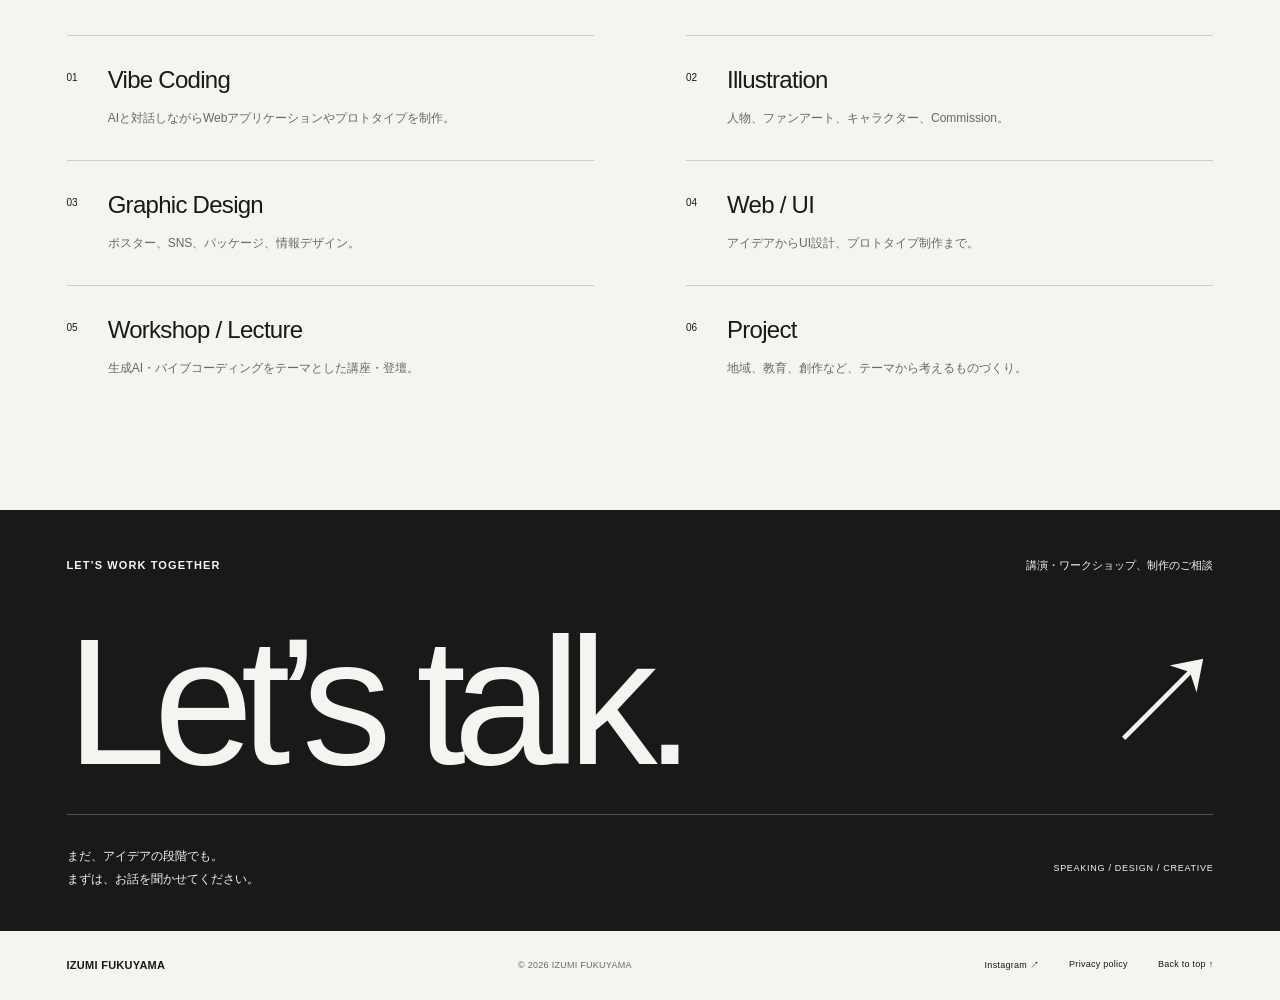
==== commit 2a98b68b: "Redesign portfolio around speaking and publish editable site copy" ====
--- a/about.html
+++ b/about.html
@@ -1,199 +1,3 @@
-<!DOCTYPE html>
-<html lang="ja">
-<head>
-<meta charset="UTF-8">
-<meta name="viewport" content="width=device-width, initial-scale=1">
-<title>ABOUT｜IZUMI FUKUYAMA</title>
-<meta name="description" content="福山いずみのプロフィール。大阪芸術大学デザイン学科卒。ジャンルを横断したものづくりと、バイブコーディング講師としての活動。">
-<link rel="canonical" href="https://pandaizumipanda.github.io/izumi-portfolio/about.html">
-<meta property="og:type" content="profile">
-<meta property="og:title" content="ABOUT｜IZUMI FUKUYAMA">
-<meta property="og:description" content="福山いずみのプロフィール。大阪芸術大学デザイン学科卒。ジャンルを横断したものづくりと、バイブコーディング講師としての活動。">
-<meta property="og:image" content="images/og-image.png?v=1">
-<meta name="twitter:card" content="summary_large_image">
-<link rel="icon" href="images/favicon.png?v=1787672569" type="image/png">
-<link rel="apple-touch-icon" href="images/favicon.png?v=1787672569">
-<link rel="preconnect" href="https://fonts.googleapis.com">
-<link rel="preconnect" href="https://fonts.gstatic.com" crossorigin>
-<link href="https://fonts.googleapis.com/css2?family=Outfit:wght@400;600;700&family=Zen+Maru+Gothic:wght@400;500;700&display=swap" rel="stylesheet">
-<link rel="stylesheet" href="assets/css/style.css?v=1787676253">
-<script>document.documentElement.classList.add("js");</script>
-</head>
-<body>
-<a class="skip-link" href="#main">本文へスキップ</a>
-
-<!-- ============================================================ HEADER -->
-<header class="header">
-  <div class="wrap wrap--wide header__inner">
-    <a class="header__logo" href="index.html">
-      <img src="images/logo.png?v=1787671585" alt="IZUMI FUKUYAMA" width="320" height="96">
-    </a>
-
-    <button class="burger" type="button" aria-label="メニューを開く" aria-expanded="false" aria-controls="global-nav">
-      <span></span><span></span><span></span>
-    </button>
-
-    <nav class="nav" id="global-nav" aria-label="メインメニュー">
-      <ul class="nav__list">
-        <li><a class="nav__link" href="works.html">Works</a></li>
-        <li><a class="nav__link" href="event.html">Event</a></li>
-        <li><a class="nav__link" href="about.html" aria-current="page">About</a></li>
-        <li><a class="nav__link" href="contact.html">Contact</a></li>
-      </ul>
-
-      <div class="header__sub">
-        <ul class="sns">
-          <li><a href="#" aria-label="Instagram"><svg viewBox="0 0 24 24" aria-hidden="true"><path d="M12 2.2c3.2 0 3.6 0 4.9.1 1.2.1 1.8.3 2.2.4.6.2 1 .5 1.4.9.4.4.7.8.9 1.4.2.4.4 1 .4 2.2.1 1.3.1 1.7.1 4.9s0 3.6-.1 4.9c-.1 1.2-.3 1.8-.4 2.2-.2.6-.5 1-.9 1.4-.4.4-.8.7-1.4.9-.4.2-1 .4-2.2.4-1.3.1-1.7.1-4.9.1s-3.6 0-4.9-.1c-1.2-.1-1.8-.3-2.2-.4-.6-.2-1-.5-1.4-.9-.4-.4-.7-.8-.9-1.4-.2-.4-.4-1-.4-2.2-.1-1.3-.1-1.7-.1-4.9s0-3.6.1-4.9c.1-1.2.3-1.8.4-2.2.2-.6.5-1 .9-1.4.4-.4.8-.7 1.4-.9.4-.2 1-.4 2.2-.4C8.4 2.2 8.8 2.2 12 2.2zm0 3.2A6.6 6.6 0 1 0 18.6 12 6.6 6.6 0 0 0 12 5.4zm0 2.3a4.3 4.3 0 1 1 0 8.6 4.3 4.3 0 0 1 0-8.6zm5.4-2.6a1.5 1.5 0 1 1 0 3.1 1.5 1.5 0 0 1 0-3.1z"/></svg></a></li>
-        </ul>
-      </div>
-    </nav>
-
-    <div class="header__sub">
-      <ul class="sns">
-        <li><a href="#" aria-label="Instagram"><svg viewBox="0 0 24 24" aria-hidden="true"><path d="M12 2.2c3.2 0 3.6 0 4.9.1 1.2.1 1.8.3 2.2.4.6.2 1 .5 1.4.9.4.4.7.8.9 1.4.2.4.4 1 .4 2.2.1 1.3.1 1.7.1 4.9s0 3.6-.1 4.9c-.1 1.2-.3 1.8-.4 2.2-.2.6-.5 1-.9 1.4-.4.4-.8.7-1.4.9-.4.2-1 .4-2.2.4-1.3.1-1.7.1-4.9.1s-3.6 0-4.9-.1c-1.2-.1-1.8-.3-2.2-.4-.6-.2-1-.5-1.4-.9-.4-.4-.7-.8-.9-1.4-.2-.4-.4-1-.4-2.2-.1-1.3-.1-1.7-.1-4.9s0-3.6.1-4.9c.1-1.2.3-1.8.4-2.2.2-.6.5-1 .9-1.4.4-.4.8-.7 1.4-.9.4-.2 1-.4 2.2-.4C8.4 2.2 8.8 2.2 12 2.2zm0 3.2A6.6 6.6 0 1 0 18.6 12 6.6 6.6 0 0 0 12 5.4zm0 2.3a4.3 4.3 0 1 1 0 8.6 4.3 4.3 0 0 1 0-8.6zm5.4-2.6a1.5 1.5 0 1 1 0 3.1 1.5 1.5 0 0 1 0-3.1z"/></svg></a></li>
-      </ul>
-    </div>
-  </div>
-</header>
-
-<main id="main">
-  <section class="page-head">
-    <div class="wrap">
-      <ul class="breadcrumb">
-        <li><a href="index.html">Top</a></li>
-        <li>About</li>
-      </ul>
-      <h1 class="page-head__title a-up"><span>About</span></h1>
-      <p class="page-head__catch a-up a-up--d1"><span>福山 いずみ</span></p>
-      <p class="page-head__jp">Creator / Vibe Coding Instructor｜Based in Osaka, Japan</p>
-    </div>
-  </section>
-
-  <section class="section">
-    <img class="deco deco--scatter deco--i1" src="images/deco-sm/%E3%81%B6%E3%82%93%E3%82%82%E3%81%98%E3%82%83%202.png?v=1787672570" alt="" width="235" height="235" loading="lazy" decoding="async" style="--dx:50%;--dy:calc((var(--sec-y) - clamp(28px, 4vw, 44px)) / 2);--dr:19.3deg;--dk:1.275">
-    <div class="wrap">
-      <div class="profile">
-        <div class="profile__photo reveal">
-          <img src="images/about-main.png?v=1787668656" alt="福山 いずみ のポートレート" width="1000" height="1250">
-        </div>
-        <div class="profile__body reveal">
-          <span class="label-en">Creator / Vibe Coding Instructor</span>
-          <h2 class="profile__name a-up"><span>IZUMI<br>FUKUYAMA<small>福山 いずみ</small></span></h2>
-          <div class="profile__text u-mt-m">
-            <p>イラスト、デザイン、Webなど、ジャンルを横断しながらものづくりをしています。</p>
-            <p>大学ではデザインを学び、産学連携、地域創生、コンペティションなど、さまざまなプロジェクトに参加しました。</p>
-            <p>現在は、イラストや個人Webアプリなどの制作を続けながら、バイブコーディング講師として生成AIを活用したものづくりを伝える活動をしています。</p>
-            <p>私が大切にしているのは、最初から表現方法を決めることではありません。</p>
-          </div>
-          <p class="pull-quote">「何をつくりたいか」から、方法を考える。</p>
-          <div class="profile__text">
-            <p>絵になることもあれば、グラフィックになることも、Webアプリになることもあります。</p>
-            <p>AIによって「つくる」ための選択肢が大きく広がった今だからこそ、ジャンルにとらわれず、思いついたものを実際に形にしていきたいと考えています。</p>
-          </div>
-          <p class="work__role">Based in Osaka, Japan</p>
-        </div>
-      </div>
-    </div>
-  </section>
-
-
-  <section class="section">
-    <img class="deco deco--scatter deco--i2" src="images/deco-sm/%E3%81%86%E3%81%97%202.png?v=1787672568" alt="" width="219" height="219" loading="lazy" decoding="async" style="--dx:22%;--dy:calc((var(--sec-y) - var(--sec-y)) / 2);--dr:-0.2deg;--dk:1.004">
-    <div class="wrap">
-      <div class="sec-head reveal">
-        <span class="label-en">Fields</span>
-        <h2 class="sec-head__title a-up"><span>Fields</span></h2>
-        <p class="sec-head__jp">取り組んでいる分野</p>
-      </div>
-      <div class="grid grid--3">
-        <div class="svc reveal">
-          <span class="tag">Vibe Coding</span>
-          <p class="work__desc">AIと対話しながらWebアプリケーションやプロトタイプを制作。</p>
-        </div>
-        <div class="svc reveal">
-          <span class="tag">Illustration</span>
-          <p class="work__desc">人物、ファンアート、キャラクター、Commission。</p>
-        </div>
-        <div class="svc reveal">
-          <span class="tag">Graphic Design</span>
-          <p class="work__desc">ポスター、SNS、パッケージ、情報デザイン。</p>
-        </div>
-        <div class="svc reveal">
-          <span class="tag">Web / UI</span>
-          <p class="work__desc">アイデアからUI設計、プロトタイプ制作まで。</p>
-        </div>
-        <div class="svc reveal">
-          <span class="tag">Workshop / Lecture</span>
-          <p class="work__desc">生成AI・バイブコーディングをテーマとした講座・登壇。</p>
-        </div>
-        <div class="svc reveal">
-          <span class="tag">Project</span>
-          <p class="work__desc">地域、教育、創作など、テーマから考えるものづくり。</p>
-        </div>
-      </div>
-    </div>
-  </section>
-
-  <section class="section section--tint">
-    <img class="deco deco--scatter deco--i3" src="images/deco-sm/%E3%81%A1%E3%83%BC%E3%81%9A%E3%81%A8%E3%81%A3%E3%81%BD%E3%81%8E%202.png?v=1787672569" alt="" width="200" height="200" loading="lazy" decoding="async" style="--dx:78%;--dy:calc((var(--sec-y) - var(--sec-y)) / 2);--dr:-13.3deg;--dk:1.203">
-    <img class="deco deco--scatter deco--i4" src="images/deco-sm/%E3%81%A8%E3%81%86%E3%82%82%E3%82%8D%E3%81%93%E3%81%97%E3%82%81%E3%82%93%202.png?v=1787672569" alt="" width="207" height="207" loading="lazy" decoding="async" style="--dx:50%;--dy:calc(100% + (clamp(40px, 5vw, 60px) - var(--sec-y)) / 2);--dr:-8.4deg;--dk:1.136">
-    <div class="wrap wrap--narrow">
-      <div class="sec-head sec-head--center reveal">
-        <span class="label-en">Contact</span>
-        <h2 class="sec-head__title a-up"><span>Contact</span></h2>
-        <p class="sec-head__catch a-up a-up--d1"><span>一緒に、何かつくりませんか。</span></p>
-      </div>
-      <p class="hero__actions reveal u-center">
-        <a class="btn" href="contact.html">お問い合わせフォーム</a>
-      </p>
-    </div>
-  </section>
-
-</main>
-
-
-<!-- ============================================================ FOOTER -->
-<footer class="footer">
-  <div class="wrap wrap--wide">
-    <div class="footer__top">
-      <div>
-        <p class="footer__logo"><img src="images/logo.png?v=1787671585" alt="IZUMI FUKUYAMA" width="320" height="96"></p>
-        <p class="footer__lead">Illustration / Graphic / Web / Vibe Coding / Project</p>
-        <ul class="sns u-mt-m">
-          <li><a href="#" aria-label="Instagram"><svg viewBox="0 0 24 24" aria-hidden="true"><path d="M12 2.2c3.2 0 3.6 0 4.9.1 1.2.1 1.8.3 2.2.4.6.2 1 .5 1.4.9.4.4.7.8.9 1.4.2.4.4 1 .4 2.2.1 1.3.1 1.7.1 4.9s0 3.6-.1 4.9c-.1 1.2-.3 1.8-.4 2.2-.2.6-.5 1-.9 1.4-.4.4-.8.7-1.4.9-.4.2-1 .4-2.2.4-1.3.1-1.7.1-4.9.1s-3.6 0-4.9-.1c-1.2-.1-1.8-.3-2.2-.4-.6-.2-1-.5-1.4-.9-.4-.4-.7-.8-.9-1.4-.2-.4-.4-1-.4-2.2-.1-1.3-.1-1.7-.1-4.9s0-3.6.1-4.9c.1-1.2.3-1.8.4-2.2.2-.6.5-1 .9-1.4.4-.4.8-.7 1.4-.9.4-.2 1-.4 2.2-.4C8.4 2.2 8.8 2.2 12 2.2zm0 3.2A6.6 6.6 0 1 0 18.6 12 6.6 6.6 0 0 0 12 5.4zm0 2.3a4.3 4.3 0 1 1 0 8.6 4.3 4.3 0 0 1 0-8.6zm5.4-2.6a1.5 1.5 0 1 1 0 3.1 1.5 1.5 0 0 1 0-3.1z"/></svg></a></li>
-        </ul>
-      </div>
-
-      <nav aria-label="フッターメニュー">
-        <p class="footer__head">Menu</p>
-        <ul class="footer__list">
-          <li><a href="works.html">Works</a></li>
-          <li><a href="event.html">Event</a></li>
-          <li><a href="about.html">About</a></li>
-          <li><a href="contact.html">Contact</a></li>
-        </ul>
-      </nav>
-
-      <nav aria-label="フッターサブメニュー">
-        <p class="footer__head">Fields</p>
-        <ul class="footer__list">
-          <li>Vibe Coding</li>
-          <li>Illustration</li>
-          <li>Graphic Design</li>
-          <li>Web / UI</li>
-        </ul>
-      </nav>
-    </div>
-
-    <div class="footer__bottom">
-      <p>&copy; <span data-year>2026</span> IZUMI FUKUYAMA</p>
-      <p><a href="privacy.html">Privacy Policy</a></p>
-    </div>
-  </div>
-</footer>
-
-<a class="to-top" href="#main" aria-label="ページの先頭へ戻る"></a>
-
-<script src="assets/js/main.js?v=1787665459"></script>
-</body>
-</html>
+<!doctype html>
+<html lang="ja"><head><meta charset="utf-8"><meta name="viewport" content="width=device-width,initial-scale=1"><title>ABOUT｜IZUMI FUKUYAMA</title><meta name="description" content="福山いずみのプロフィール。大阪芸術大学デザイン学科卒。ジャンルを横断したものづくりと、バイブコーディング講師としての活動。"><link rel="canonical" href="https://pandaizumipanda.github.io/izumi-portfolio/about.html"><meta property="og:type" content="website"><meta property="og:title" content="ABOUT｜IZUMI FUKUYAMA"><meta property="og:description" content="福山いずみのプロフィール。大阪芸術大学デザイン学科卒。ジャンルを横断したものづくりと、バイブコーディング講師としての活動。"><meta property="og:url" content="https://pandaizumipanda.github.io/izumi-portfolio/about.html"><meta property="og:locale" content="ja_JP"><meta property="og:image" content="https://pandaizumipanda.github.io/izumi-portfolio/images/web/works-01.jpg"><meta name="theme-color" content="#f4f4f0"><link rel="icon" href="assets/favicon.svg" type="image/svg+xml"><link rel="stylesheet" href="assets/css/style.css?v=28d3fc5130"><script src="assets/js/main.js?v=ed3e7a5dc2" defer></script><script type="application/json" id="site-ui-copy">{"count_one": "{count} PROJECT", "count_many": "{count} PROJECTS", "mail_unset": "お問い合わせ先を準備しています。", "mail_help": "メールアプリで内容を確認し、送信してください。開かない場合は、ページに記載のメールアドレスへ直接ご連絡ください。", "mail_subject": "【お問い合わせ】{type} / {name}", "mail_body": "お名前：{name}\n会社名・団体名：{company}\nメールアドレス：{email}\nご相談の内容：{type}\n\n{message}"}</script></head><body id="top" class="page-about"><a class="skip" href="#main">本文へスキップ</a>
+<header class="header"><a class="wordmark" href="index.html" aria-label="IZUMI FUKUYAMA ホーム">IZUMI<br>FUKUYAMA<span class="wordmark-dot" aria-hidden="true">✳</span></a><span class="header-role">CREATOR &amp;<br>VIBE CODING INSTRUCTOR</span><button class="menu-toggle" aria-controls="navigation" aria-expanded="false" type="button">Menu <span aria-hidden="true">＋</span></button><nav id="navigation" aria-label="メインナビゲーション"><a href="event.html" class="">Speaking</a><a href="works.html" class="">Works</a><a href="about.html" aria-current="page" class="">About</a><a href="contact.html" class="nav-contact">Contact<span aria-hidden="true">↗</span></a></nav></header><main id="main"><section class="page-intro wrap"><p class="eyebrow">IZUMI FUKUYAMA / ABOUT</p><h1>Making things.<span class="serif">Sharing ideas.</span></h1><p class="page-intro-description">イラスト、デザイン、Web。そして、つくる楽しさを伝えること。</p></section><section class="profile wrap"><figure><img src="images/web/about-main.jpg?v=7e12e65267" alt="福山いずみのプロフィール写真" class="" loading="eager" decoding="async"><figcaption>BASED IN OSAKA, JAPAN</figcaption></figure><div><p class="eyebrow">CREATOR / VIBE CODING INSTRUCTOR</p><h2>福山 いずみ<span>Izumi Fukuyama</span></h2><p class="profile-education">大阪芸術大学 デザイン学科卒</p><p>イラスト、デザイン、Webなど、ジャンルを横断しながらものづくりをしています。</p><p>大学ではデザインを学び、産学連携、地域創生、コンペティションなど、さまざまなプロジェクトに参加しました。</p><p>現在は、イラストや個人Webアプリなどの制作を続けながら、バイブコーディング講師として生成AIを活用したものづくりを伝える活動をしています。</p><p>私が大切にしているのは、最初から表現方法を決めることではありません。</p><blockquote>「何をつくりたいか」から、方法を考える。</blockquote><p>絵になることもあれば、グラフィックになることも、Webアプリになることもあります。</p><p>AIによって「つくる」ための選択肢が大きく広がった今だからこそ、ジャンルにとらわれず、思いついたものを実際に形にしていきたいと考えています。</p><a class="text-link" href="event.html">講演・ワークショップについて<span aria-hidden="true">↗</span></a><a class="profile-instagram" href="https://www.instagram.com/panda_love_izumi/" target="_blank" rel="noopener noreferrer">Instagram / @panda_love_izumi ↗</a></div></section><section class="section wrap"><div class="section-heading"><p class="eyebrow">(01) FIELDS</p><div><h2>表現の方法は、ひとつじゃない。</h2></div></div><ul class="fields"><li><span>01</span><div><h3>Vibe Coding</h3><p>AIと対話しながらWebアプリケーションやプロトタイプを制作。</p></div></li><li><span>02</span><div><h3>Illustration</h3><p>人物、ファンアート、キャラクター、Commission。</p></div></li><li><span>03</span><div><h3>Graphic Design</h3><p>ポスター、SNS、パッケージ、情報デザイン。</p></div></li><li><span>04</span><div><h3>Web / UI</h3><p>アイデアからUI設計、プロトタイプ制作まで。</p></div></li><li><span>05</span><div><h3>Workshop / Lecture</h3><p>生成AI・バイブコーディングをテーマとした講座・登壇。</p></div></li><li><span>06</span><div><h3>Project</h3><p>地域、教育、創作など、テーマから考えるものづくり。</p></div></li></ul></section><section class="contact-band"><div class="contact-band-top"><p class="eyebrow">LET’S WORK TOGETHER</p><p>講演・ワークショップ、制作のご相談</p></div><a href="contact.html" class="contact-large">Let’s talk.<span aria-hidden="true">↗</span></a><div class="contact-band-bottom"><p>まだ、アイデアの段階でも。<br>まずは、お話を聞かせてください。</p><span>SPEAKING / DESIGN / CREATIVE</span></div></section></main><footer class="footer"><a href="index.html">IZUMI FUKUYAMA</a><span>© 2026 IZUMI FUKUYAMA</span><div><a href="https://www.instagram.com/panda_love_izumi/" target="_blank" rel="noopener noreferrer">Instagram ↗</a><a href="privacy.html">Privacy policy</a><a href="#top">Back to top ↑</a></div></footer></body></html>
--- a/assets/css/style.css
+++ b/assets/css/style.css
@@ -1,1976 +1,2362 @@
 @charset "utf-8";
-/* ==========================================================================
-   PORTFOLIO SITE  -  style.css
-   オレンジ基調 / ミニマル / 大きな画像 + 余白 のクリエイターPFサイト
-   目次:
-     01. デザイントークン
-     02. リセット & ベース
-     03. 共通レイアウト / ユーティリティ
-     04. ボタン・見出し・タグ
-     05. ヘッダー / ナビゲーション
-     06. ヒーロー
-     08. カード / グリッド
-     09. ABOUT / プロフィール
-     10. CONTACT フォーム
-     11. フッター / ページトップ
-     12. スクロール演出
-     13. レスポンシブ
-     14. 下層ページ用パーツ
-     15. 文字のアニメーション
-     16. 詳細ポップアップ
-   ========================================================================== */
-
-/* ---------------------------------------------------------- 01. トークン */
 :root {
-  /* カラー：ここを変えるとサイト全体の色が変わります */
-  --c-ink: #3a2011;
-  --c-ink-60: #7d6154;
-  --c-main: #e2610b;
-  --c-main-deep: #a8430b;
-  --c-main-pale: #fdeadb;
-  --c-main-mist: #fff7f1;
-  --c-accent: #ffc24a;
-  --c-paper: #ffffff;
-  --c-line: #f2e0d1;
-
-  /* タイポ */
-  --f-jp: "Zen Maru Gothic", "Hiragino Maru Gothic ProN", "Yu Gothic",
-    "Hiragino Kaku Gothic ProN", "Noto Sans JP", sans-serif;
-  /* 欧文はOutfit。日本語はOutfitに字が無いので、日本語書体へ引き継ぎます */
-  --f-en: "Outfit", "Helvetica Neue", Arial, "Zen Maru Gothic",
-    "Hiragino Maru Gothic ProN", "Yu Gothic", "Hiragino Kaku Gothic ProN",
-    "Noto Sans JP", sans-serif;
-
-  /* 余白・角丸・影 */
-  --gutter: clamp(20px, 5vw, 64px);
-  --sec-y: clamp(72px, 11vw, 160px);
-  --r-s: 12px;
-  --r-m: 20px;
-  --r-l: 32px;
-  --r-full: 999px;
-  --shadow: 0 18px 40px -24px rgba(74, 38, 12, 0.35);
-  --shadow-hi: 0 28px 60px -26px rgba(74, 38, 12, 0.45);
-  --ease: cubic-bezier(0.22, 0.61, 0.36, 1);
-  --header-h: 76px;
-  /* 背景装飾（images/deco/）の大きさ。
-     セクションの境目にできる余白（上のセクションの下余白＋下のセクションの上余白）に
-     回転した状態でも必ず収まる値を、画面幅から計算しています */
-  --deco-room: calc(clamp(28px, 4vw, 44px) + var(--sec-y));
-  --deco-size: calc(var(--deco-room) * 0.88 / 1.29);
-}
-
-/* ------------------------------------------------- 02. リセット & ベース */
-*,
-*::before,
-*::after {
-  box-sizing: border-box;
+  --paper:#f4f4f0;
+  --ink:#191919;
+  --muted:#686863;
+  --line:#cecec8;
+  --dark:#1b1b1b;
+  --gutter:clamp(24px,5.2vw,88px);
+  --sans:Arial,"Helvetica Neue","Hiragino Kaku Gothic ProN","Yu Gothic",Meiryo,sans-serif;
+  --serif:Georgia,"Times New Roman",serif;
+}
+
+* {
+  box-sizing:border-box;
 }
 
 html {
-  scroll-behavior: smooth;
-  -webkit-text-size-adjust: 100%;
+  scroll-behavior:smooth;
+  scroll-padding-top:100px;
 }
 
 body {
-  margin: 0;
-  font-family: var(--f-jp);
-  font-size: 16px;
-  line-height: 1.9;
-  color: var(--c-ink);
-  background: var(--c-paper);
-  overflow-x: hidden;
-  letter-spacing: 0.02em;
+  margin:0;
+  background:var(--paper);
+  color:var(--ink);
+  font-family:var(--sans);
+  font-size:14px;
+  -webkit-font-smoothing:antialiased;
+}
+
+body.modal-open {
+  overflow:hidden;
+}
+
+h1,h2,h3,h4,p,figure {
+  margin:0;
+}
+
+p {
+  line-height:2;
+}
+
+a {
+  color:inherit;
+  text-decoration:none;
+}
+
+button,input,textarea,select {
+  font:inherit;
+  color:inherit;
+}
+
+button,a,input,textarea,select,summary {
+  -webkit-tap-highlight-color:transparent;
+}
+
+button {
+  cursor:pointer;
+}
+
+button:disabled {
+  cursor:default;
+}
+
+a,button {
+  touch-action:manipulation;
 }
 
 img {
-  max-width: 100%;
-  height: auto;
-  display: block;
-}
-
-a {
-  color: inherit;
-  text-decoration: none;
-  transition: color 0.3s var(--ease), opacity 0.3s var(--ease);
-}
-
-a:hover {
-  color: var(--c-main);
-}
-
-ul,
-ol {
-  margin: 0;
-  padding: 0;
-  list-style: none;
-}
-
-h1,
-h2,
-h3,
-h4,
-p,
-figure,
-dl,
-dd {
-  margin: 0;
+  display:block;
+  width:100%;
+  height:auto;
 }
 
 button {
-  font: inherit;
-  color: inherit;
+  border:0;
+}
+
+::selection {
+  background:var(--ink);
+  color:var(--paper);
+}
+
+:focus-visible {
+  outline:2px solid currentColor;
+  outline-offset:6px;
+}
+
+[hidden] {
+  display:none!important;
+}
+
+.wrap {
+  width:100%;
+  max-width:1680px;
+  margin-inline:auto;
+  padding-inline:var(--gutter);
+}
+
+.eyebrow {
+  font-size:11px;
+  font-weight:600;
+  line-height:1.5;
+  letter-spacing:.1em;
+  text-transform:uppercase;
+}
+
+.serif {
+  font-family:var(--serif);
+  font-weight:400;
+  font-style:italic;
+}
+
+.skip {
+  position:fixed;
+  left:20px;
+  top:-80px;
+  background:var(--ink);
+  color:#fff;
+  padding:16px;
+  z-index:100;
+}
+
+.skip:focus {
+  top:10px;
+}
+
+.header {
+  height:102px;
+  display:flex;
+  align-items:center;
+  padding:0 var(--gutter);
+  border-bottom:1px solid var(--line);
+  gap:42px;
+}
+
+.wordmark {
+  font-size:20px;
+  line-height:.86;
+  letter-spacing:-1px;
+  font-weight:900;
+  position:relative;
+}
+
+.wordmark-dot {
+  position:absolute;
+  right:-20px;
+  top:0;
+  font-size:16px;
+}
+
+.header-role {
+  font-size:8px;
+  font-weight:600;
+  line-height:1.6;
+  letter-spacing:.09em;
+}
+
+.header nav {
+  display:flex;
+  align-items:center;
+  gap:34px;
+  margin-left:auto;
+}
+
+.header nav a {
+  font-size:12px;
+  position:relative;
+  padding-block:8px;
+}
+
+.header nav a:not(.nav-contact):after {
+  content:"";
+  height:1px;
+  position:absolute;
+  bottom:3px;
+  left:0;
+  width:100%;
+  background:currentColor;
+  transform:scaleX(0);
+  transform-origin:left;
+  transition:transform .2s;
+}
+
+.header nav a:hover:after,.header nav a[aria-current]:after {
+  transform:scaleX(1);
+}
+
+.header nav .nav-contact {
+  border:1px solid var(--ink);
+  border-radius:40px;
+  min-width:126px;
+  display:flex;
+  justify-content:space-between;
+  align-items:center;
+  padding:13px 20px;
+  transition:background .2s,color .2s;
+}
+
+.nav-contact:hover {
+  background:var(--ink);
+  color:var(--paper);
+}
+
+.menu-toggle {
+  display:none;
+}
+
+.hero {
+  padding-top:23px;
+  padding-bottom:25px;
+}
+
+.hero-topline,.hero-bottom {
+  display:flex;
+  align-items:center;
+  justify-content:space-between;
+  font-size:9px;
+  font-weight:600;
+  letter-spacing:.08em;
+}
+
+.hero-grid {
+  display:grid;
+  grid-template-columns:1.25fr 1fr;
+  align-items:center;
+  gap:7%;
+  padding:46px 0 50px;
+}
+
+.hero-display {
+  font-size:clamp(100px,11.9vw,190px);
+  font-weight:600;
+  line-height:.84;
+  letter-spacing:-.08em;
+  position:relative;
+}
+
+.hero-display>span:not(.hero-asterisk) {
+  display:block;
+}
+
+.hero-display .serif {
+  letter-spacing:-.075em;
+  line-height:1.05;
+  margin-left:-.015em;
+}
+
+.hero-display .hero-asterisk {
+  font-size:90px;
+  position:absolute;
+  right:2%;
+  top:30%;
+  font-weight:400;
+  line-height:1;
+  animation:turn 40s linear infinite;
+}
+
+.hero-copy {
+  max-width:435px;
+  padding-top:20px;
+}
+
+.status-dot {
+  display:inline-block;
+  width:6px;
+  height:6px;
+  background:currentColor;
+  border-radius:50%;
+  margin-right:7px;
+  vertical-align:middle;
+}
+
+.hero-copy h1 {
+  font-size:clamp(24px,2.5vw,40px);
+  font-weight:500;
+  letter-spacing:.04em;
+  line-height:1.65;
+  margin:25px 0 18px;
+}
+
+.hero-description {
+  color:#555650;
+  font-size:13px;
+  line-height:2.2;
+  max-width:360px;
+}
+
+.round-link {
+  display:flex;
+  align-items:center;
+  justify-content:space-between;
+  border-bottom:1px solid var(--ink);
+  padding:15px 0;
+  margin:22px 0 31px;
+  font-size:12px;
+  max-width:360px;
+}
+
+.round-link>span {
+  display:grid;
+  place-items:center;
+  width:36px;
+  height:36px;
+  border:1px solid var(--ink);
+  border-radius:50%;
+  font-size:18px;
+  transition:background .2s,color .2s,transform .2s;
+}
+
+.round-link:hover>span {
+  background:var(--ink);
+  color:var(--paper);
+  transform:rotate(45deg);
+}
+
+.hero-signature {
+  display:flex;
+  flex-wrap:wrap;
+  align-items:center;
+  gap:12px;
+}
+
+.hero-signature strong {
+  font-size:12px;
+  font-weight:500;
+}
+
+.hero-signature>span {
+  font-size:9px;
+  color:var(--muted);
+}
+
+.hero-bottom {
+  border-top:1px solid var(--line);
+  padding-top:20px;
+}
+
+.hero-bottom>span {
+  font-size:10px;
+  letter-spacing:.04em;
+}
+
+.hero-bottom a {
+  font-size:9px;
+}
+
+.dark {
+  background:var(--dark);
+  color:var(--paper);
+}
+
+.section,.speaking-section,.work-section,.about-section {
+  padding-block:100px;
+}
+
+.section-heading {
+  display:grid;
+  grid-template-columns:1fr 2fr;
+  gap:32px;
+  margin-bottom:60px;
+}
+
+.section-heading>.eyebrow {
+  padding-top:10px;
+}
+
+.section-heading h2 {
+  font-size:clamp(25px,3.1vw,46px);
+  font-weight:500;
+  letter-spacing:.015em;
+  line-height:1.55;
+}
+
+.section-heading>div>p {
+  margin-top:22px;
+  font-size:13px;
+  max-width:620px;
+  color:var(--muted);
+}
+
+.dark .section-heading>div>p {
+  color:#b9b9b2;
+}
+
+.section-heading .text-link {
+  margin-top:22px;
+}
+
+.speaking-grid {
+  display:grid;
+  grid-template-columns:1.1fr 1fr;
+  gap:10%;
+  align-items:center;
+}
+
+.lecture-poster {
+  background:#e6e6e0;
+  color:var(--ink);
+  padding:28px;
+  position:relative;
+  overflow:hidden;
+  aspect-ratio:1.15;
+  display:flex;
+  flex-direction:column;
+  justify-content:space-between;
+}
+
+.poster-top,.poster-bottom {
+  display:flex;
+  justify-content:space-between;
+  gap:15px;
+  position:relative;
+  z-index:1;
+  font-size:8px;
+  letter-spacing:.05em;
+}
+
+.poster-bottom {
+  border-top:1px solid #b9b9b1;
+  padding-top:15px;
+}
+
+.poster-words {
+  font-size:clamp(36px,4.6vw,70px);
+  line-height:1.03;
+  letter-spacing:-.05em;
+  z-index:1;
+  font-weight:500;
+}
+
+.orbital {
+  position:absolute;
+  right:-35%;
+  top:6%;
+  width:100%;
+  height:85%;
+  transform:rotate(-25deg);
+}
+
+.orbital i {
+  position:absolute;
+  border:1px solid #a4a49b;
+  border-radius:50%;
+  width:100%;
+  height:100%;
+}
+
+.orbital i:nth-child(2) {
+  width:67%;
+  left:16%;
+}
+
+.orbital i:nth-child(3) {
+  width:30%;
+  left:35%;
+}
+
+.orbital span {
+  position:absolute;
+  right:25%;
+  top:5%;
+  font-size:100px;
+  color:#8b8b82;
+}
+
+.speaking-copy h3 {
+  font-size:clamp(23px,2.3vw,36px);
+  line-height:1.6;
+  font-weight:500;
+  margin-bottom:25px;
+}
+
+.speaking-copy>p {
+  font-size:13px;
+  line-height:2.1;
+  color:#b9b9b2;
+  margin-bottom:14px;
+}
+
+.button {
+  display:inline-flex;
+  align-items:center;
+  justify-content:space-between;
+  gap:32px;
+  border:1px solid var(--ink);
+  background:var(--ink);
+  color:var(--paper);
+  padding:19px 26px;
+  font-size:12px;
+  line-height:1.5;
+  transition:background .2s,color .2s;
+}
+
+.button:hover {
+  background:var(--paper);
+  color:var(--ink);
+}
+
+.button>span {
+  font-size:20px;
+  line-height:1;
+}
+
+.button.light {
+  background:var(--paper);
+  color:var(--ink);
+  border-color:var(--paper);
+  margin-top:20px;
+}
+
+.button.light:hover {
+  background:transparent;
+  color:var(--paper);
+}
+
+.speaking-copy .small-note {
+  font-size:10px;
+  margin-top:18px;
+  color:#9d9d97;
+}
+
+.speaking-strip {
+  border-top:1px solid #51514b;
+  display:flex;
+  justify-content:space-between;
+  gap:15px;
+  font-size:10px;
+  font-weight:500;
+  letter-spacing:.07em;
+  margin-top:55px;
+  padding-top:23px;
+}
+
+.text-link {
+  display:inline-flex;
+  align-items:center;
+  justify-content:space-between;
+  gap:40px;
+  font-size:12px;
+  border-bottom:1px solid;
+  padding-bottom:10px;
+}
+
+.text-link>span {
+  font-size:19px;
+  transition:transform .2s;
+}
+
+.text-link:hover>span {
+  transform:translate(3px,-3px);
+}
+
+.work-section .section-heading {
+  margin-bottom:55px;
+}
+
+.project-grid {
+  display:grid;
+  grid-template-columns:repeat(2,minmax(0,1fr));
+  column-gap:7%;
+  row-gap:70px;
+}
+
+.selected-grid .project:nth-child(even) {
+  margin-top:130px;
+}
+
+.selected-grid .project:nth-child(odd) {
+  margin-right:10%;
+}
+
+.project-image {
+  display:block;
+  position:relative;
+  overflow:hidden;
+  background:#e7e7e2;
+  aspect-ratio:1.15;
+}
+
+.project-image img {
+  height:100%;
+  object-fit:contain;
+  transition:transform .65s cubic-bezier(.2,.6,.2,1);
+  padding:7%;
+}
+
+.project-image:hover img {
+  transform:scale(1.04);
+}
+
+.project-open {
+  position:absolute;
+  bottom:18px;
+  right:18px;
+  display:grid;
+  place-items:center;
+  background:var(--paper);
+  color:var(--ink);
+  width:38px;
+  height:38px;
+  border-radius:50%;
+  font-size:20px;
+  transition:transform .25s;
+}
+
+.project-image:hover .project-open {
+  transform:rotate(45deg);
+}
+
+.project-caption {
+  display:flex;
+  justify-content:space-between;
+  gap:15px;
+  padding-top:18px;
+  border-top:1px solid var(--line);
+  margin-top:13px;
+}
+
+.project-caption p {
+  font-size:8px;
+  letter-spacing:.08em;
+  color:var(--muted);
+  line-height:1.5;
+}
+
+.project-caption h3 {
+  font-size:15px;
+  font-weight:500;
+  line-height:1.65;
+  margin-top:7px;
+}
+
+.project-index {
+  font-size:10px;
+  padding-top:2px;
+}
+
+.project-type {
+  height:100%;
+  display:flex;
+  flex-direction:column;
+  justify-content:space-between;
+  padding:28px;
+  background:#e1e1db;
+}
+
+.project-type>span {
+  font-size:9px;
+  letter-spacing:.05em;
+}
+
+.project-type strong {
+  font-size:clamp(30px,4.4vw,70px);
+  font-weight:500;
+  line-height:.95;
+  letter-spacing:-.06em;
+  max-width:85%;
+}
+
+.about-section {
+  border-top:1px solid var(--line);
+}
+
+.about-home {
+  display:grid;
+  grid-template-columns:1fr 1fr;
+  gap:14%;
+  align-items:center;
+}
+
+.about-home figure {
+  max-width:390px;
+  margin-left:12%;
+}
+
+.about-home img {
+  aspect-ratio:4/5;
+  object-fit:cover;
+  filter:grayscale(1);
+}
+
+figcaption {
+  font-size:8px;
+  letter-spacing:.08em;
+  margin-top:14px;
+}
+
+.about-home h3 {
+  font-size:27px;
+  font-weight:500;
+  margin:23px 0 30px;
+}
+
+.about-home h3 span,.profile h2 span {
+  display:block;
+  font-size:14px;
+  margin-top:12px;
+  letter-spacing:0;
+}
+
+.about-home p:not(.eyebrow) {
+  margin-bottom:15px;
+  font-size:13px;
+  color:var(--muted);
+}
+
+.about-home .text-link {
+  margin-top:15px;
+}
+
+.contact-band {
+  background:var(--ink);
+  color:var(--paper);
+  padding:44px var(--gutter) 40px;
+}
+
+.contact-band-top,.contact-band-bottom {
+  display:flex;
+  justify-content:space-between;
+  gap:20px;
+  align-items:center;
+}
+
+.contact-band-top>p:last-child {
+  font-size:11px;
+}
+
+.contact-large {
+  display:flex;
+  align-items:center;
+  justify-content:space-between;
+  font-size:clamp(80px,14vw,230px);
+  line-height:1.25;
+  letter-spacing:-.07em;
+  border-bottom:1px solid #53534e;
+  margin-top:14px;
+}
+
+.contact-large>span {
+  font-family:Arial,sans-serif;
+  font-size:.7em;
+  transition:transform .3s;
+}
+
+.contact-large:hover>span {
+  transform:translate(8px,-8px);
+}
+
+.contact-band-bottom {
+  margin-top:30px;
+}
+
+.contact-band-bottom p {
+  font-size:12px;
+  line-height:1.9;
+}
+
+.contact-band-bottom>span {
+  font-size:9px;
+  letter-spacing:.08em;
+}
+
+.footer {
+  display:flex;
+  align-items:center;
+  justify-content:space-between;
+  gap:25px;
+  padding:28px var(--gutter);
+  font-size:9px;
+  letter-spacing:.03em;
+}
+
+.footer>a {
+  font-size:11px;
+  font-weight:600;
+}
+
+.footer>span {
+  color:var(--muted);
+}
+
+.footer>div {
+  display:flex;
+  gap:30px;
+}
+
+.footer a:hover {
+  text-decoration:underline;
+}
+
+.page-intro {
+  padding-top:60px;
+  padding-bottom:70px;
+}
+
+.page-intro h1 {
+  font-size:clamp(58px,8.3vw,135px);
+  line-height:.97;
+  letter-spacing:-.065em;
+  font-weight:500;
+  margin:45px 0 35px;
+}
+
+.page-intro h1>span {
+  display:block;
+  line-height:1.05;
+}
+
+.page-intro-description {
+  font-size:13px;
+  max-width:590px;
+  line-height:2.1;
+}
+
+.speaking-intro {
+  display:grid;
+  grid-template-columns:1fr 1fr;
+  gap:10%;
+  align-items:center;
+  padding-bottom:100px;
+}
+
+.speaking-intro h2 {
+  font-size:clamp(25px,3vw,43px);
+  line-height:1.7;
+  font-weight:500;
+  margin:18px 0 26px;
+}
+
+.speaking-intro>div>p:not(.eyebrow) {
+  font-size:13px;
+  color:var(--muted);
+  margin-bottom:16px;
+}
+
+.speaking-intro .button {
+  margin-top:15px;
+}
+
+.speaking-intro .lecture-poster {
+  aspect-ratio:1;
+}
+
+.lecture-photo img {
+  aspect-ratio:1.15;
+  object-fit:cover;
+  filter:grayscale(1);
+}
+
+.topics {
+  display:grid;
+  grid-template-columns:repeat(3,minmax(0,1fr));
+  gap:32px;
+}
+
+.topic {
+  border-top:1px solid #62625c;
+  padding-top:24px;
+}
+
+.topic>div {
+  display:flex;
+  align-items:center;
+  justify-content:space-between;
+  margin-bottom:45px;
+}
+
+.topic>div>span {
+  font-family:var(--serif);
+  font-style:italic;
+  font-size:34px;
+}
+
+.topic h3 {
+  font-size:20px;
+  font-weight:500;
+  line-height:1.7;
+  margin-bottom:18px;
+}
+
+.topic>p {
+  color:#b9b9b2;
+  font-size:12px;
+}
+
+.topic .topic-detail {
+  font-size:10px;
+  margin-top:26px;
+  border-top:1px solid #44443e;
+  padding-top:16px;
+}
+
+.approach-row {
+  display:grid;
+  grid-template-columns:.2fr 1fr 1fr;
+  gap:30px;
+  border-top:1px solid var(--line);
+  padding:35px 0;
+  align-items:baseline;
+}
+
+.approach-row h3 {
+  font-size:22px;
+  font-weight:500;
+}
+
+.approach-row>p {
+  font-size:13px;
+  color:var(--muted);
+}
+
+.soft {
+  background:#e9e9e3;
+}
+
+.steps {
+  list-style:none;
+  margin:0;
+  padding:0;
+  display:grid;
+  grid-template-columns:repeat(3,minmax(0,1fr));
+  gap:45px;
+}
+
+.steps li {
+  border-top:1px solid #bcbcb4;
+  padding-top:24px;
+}
+
+.steps h3 {
+  font-size:23px;
+  font-weight:500;
+  margin:24px 0 16px;
+}
+
+.steps p {
+  font-size:13px;
+  color:var(--muted);
+}
+
+.faq {
+  max-width:850px;
+  margin-left:auto;
+}
+
+.faq details {
+  border-top:1px solid var(--line);
+}
+
+.faq details:last-child {
+  border-bottom:1px solid var(--line);
+}
+
+.faq summary {
+  padding:26px 0;
+  list-style:none;
+  display:flex;
+  justify-content:space-between;
+  gap:25px;
+  font-size:15px;
+  cursor:pointer;
+}
+
+.faq summary::-webkit-details-marker {
+  display:none;
+}
+
+.faq summary>span {
+  font-size:19px;
+  transition:transform .2s;
+}
+
+.faq details[open] summary>span {
+  transform:rotate(45deg);
+}
+
+.faq details>p {
+  padding:0 40px 26px 0;
+  font-size:13px;
+  color:var(--muted);
+}
+
+.event-archive {
+  border-top:1px solid var(--line);
+}
+
+.event-entry {
+  display:grid;
+  grid-template-columns:1fr 1fr;
+  gap:8%;
+  align-items:center;
+  margin-bottom:70px;
+  scroll-margin-top:50px;
+}
+
+.event-entry:last-child {
+  margin-bottom:0;
+}
+
+.event-entry img {
+  aspect-ratio:4/3;
+  object-fit:cover;
+}
+
+.event-entry h3 {
+  font-size:24px;
+  font-weight:500;
+  margin:14px 0 20px;
+}
+
+.event-entry h4 {
+  font-size:15px;
+  font-weight:500;
+  margin-bottom:15px;
+}
+
+.event-entry>div>p:not(.eyebrow) {
+  font-size:12px;
+  color:var(--muted);
+  margin-bottom:12px;
+}
+
+.detail-role {
+  border-top:1px solid var(--line);
+  padding-top:20px;
+  margin-top:25px;
+  font-size:10px!important;
+  line-height:1.8!important;
+}
+
+.works-catalog {
+  padding-bottom:110px;
+}
+
+.filters {
+  border-top:1px solid var(--line);
+  border-bottom:1px solid var(--line);
+  padding:20px 0;
+  display:flex;
+  flex-wrap:wrap;
+  gap:10px;
+}
+
+.filters button {
+  border:1px solid transparent;
+  border-radius:30px;
+  background:transparent;
+  padding:10px 15px;
+  font-size:11px;
+}
+
+.filters button:hover {
+  border-color:var(--line);
+}
+
+.filters button[aria-pressed=true] {
+  background:var(--ink);
+  color:var(--paper);
+}
+
+.result-count {
+  font-size:9px;
+  letter-spacing:.1em;
+  margin:22px 0 35px;
+  color:var(--muted);
+}
+
+.works-catalog .project-grid {
+  gap:65px 6%;
+}
+
+.works-catalog .project-image {
+  aspect-ratio:1.3;
+}
+
+.project-detail {
+  scroll-margin-top:50px;
+  display:grid;
+  grid-template-columns:1fr 1fr;
+  gap:5%;
+  padding-block:60px;
+  border-top:1px solid var(--line);
+}
+
+.project-details {
+  margin-top:90px;
+}
+
+.enhanced .project-details {
+  display:none;
+}
+
+.detail-visual img {
+  object-fit:contain;
+  max-height:75vh;
+}
+
+.detail-copy h2 {
+  font-size:30px;
+  line-height:1.5;
+  font-weight:500;
+  margin:20px 0;
+}
+
+.detail-copy h3 {
+  font-size:17px;
+  line-height:1.7;
+  font-weight:500;
+  margin-bottom:20px;
+}
+
+.detail-copy>p:not(.eyebrow) {
+  font-size:13px;
+  color:var(--muted);
+  margin-bottom:14px;
+}
+
+.modal {
+  background:var(--paper);
+  color:var(--ink);
+  border:0;
+  width:1100px;
+  max-width:calc(100vw - 60px);
+  max-height:90dvh;
+  padding:70px 45px 40px;
+}
+
+.modal::backdrop {
+  background:#000b;
+  backdrop-filter:blur(5px);
+}
+
+.modal-close {
+  position:absolute;
+  right:25px;
+  top:20px;
+  background:transparent;
+  padding:10px;
+  font-size:12px;
+}
+
+.modal-content .project-detail {
+  padding:0;
+  border:0;
+  display:grid;
+  gap:5%;
+  align-items:start;
+}
+
+.profile {
+  display:grid;
+  grid-template-columns:.8fr 1fr;
+  gap:14%;
+  padding-bottom:100px;
+  align-items:start;
+}
+
+.profile figure {
+  position:sticky;
+  top:40px;
+}
+
+.profile figure img {
+  aspect-ratio:4/5;
+  object-fit:cover;
+  filter:grayscale(1);
+}
+
+.profile h2 {
+  font-size:35px;
+  font-weight:500;
+  margin:25px 0;
+}
+
+.profile .profile-education {
+  font-size:12px;
+  margin-bottom:35px;
+}
+
+.profile>div>p:not(.eyebrow) {
+  font-size:13px;
+  color:var(--muted);
+  margin-bottom:18px;
+}
+
+.profile blockquote {
+  margin:35px 0;
+  font-size:24px;
+  line-height:1.8;
+}
+
+.profile .text-link {
+  margin-top:20px;
+}
+
+.fields {
+  list-style:none;
+  margin:0;
+  padding:0;
+  display:grid;
+  grid-template-columns:1fr 1fr;
+  column-gap:8%;
+}
+
+.fields li {
+  display:flex;
+  gap:30px;
+  border-top:1px solid var(--line);
+  padding:30px 0;
+}
+
+.fields li>span {
+  font-size:10px;
+  padding-top:6px;
+}
+
+.fields h3 {
+  font-size:24px;
+  font-weight:500;
+  letter-spacing:-.03em;
+}
+
+.fields p {
+  font-size:12px;
+  color:var(--muted);
+  margin-top:12px;
+}
+
+.contact-layout {
+  display:grid;
+  grid-template-columns:1fr 1.1fr;
+  gap:12%;
+  padding-bottom:100px;
+}
+
+.contact-layout aside h2 {
+  font-weight:500;
+  font-size:28px;
+  line-height:1.6;
+  margin:20px 0;
+}
+
+.contact-layout aside>p:not(.eyebrow) {
+  font-size:13px;
+  color:var(--muted);
+}
+
+.email-link {
+  display:inline-block;
+  font-size:clamp(13px,1.5vw,21px);
+  letter-spacing:-.03em;
+  border-bottom:1px solid;
+  margin-top:28px;
+  padding-bottom:8px;
+  overflow-wrap:anywhere;
+}
+
+.contact-guide {
+  border-top:1px solid var(--line);
+  margin-top:45px;
+  padding-top:30px;
+}
+
+.contact-guide h3 {
+  font-size:14px;
+  font-weight:500;
+  margin-bottom:10px;
+}
+
+.contact-guide p {
+  font-size:12px;
+  color:var(--muted);
+  margin-bottom:26px;
+}
+
+.form label {
+  display:flex;
+  align-items:center;
+  gap:15px;
+  font-size:13px;
+  margin:0 0 12px;
+}
+
+.form label span {
+  font-size:9px;
+  color:var(--muted);
+}
+
+.form input,.form select,.form textarea {
+  display:block;
+  width:100%;
+  border:1px solid #bebeb6;
+  border-radius:0;
+  background:transparent;
+  padding:15px;
+  line-height:1.6;
+  margin-bottom:27px;
+  font-size:16px;
+}
+
+.form textarea {
+  resize:vertical;
+}
+
+.form input:focus,.form textarea:focus,.form select:focus {
+  outline:1px solid var(--ink);
+  outline-offset:0;
+}
+
+.form-note {
+  font-size:11px;
+  color:var(--muted);
+  margin-bottom:17px;
+}
+
+.form-note a {
+  text-decoration:underline;
+  text-underline-offset:3px;
+}
+
+.form .button {
+  width:100%;
+  margin-top:10px;
+}
+
+.form-feedback {
+  font-size:12px;
+  margin-top:20px;
+  padding:15px;
+  border:1px solid var(--line);
+}
+
+.prose {
+  max-width:950px;
+  padding-bottom:100px;
+}
+
+.prose h2 {
+  font-size:19px;
+  font-weight:500;
+  margin:45px 0 18px;
+}
+
+.prose p,.prose li {
+  font-size:13px;
+  color:var(--muted);
+  line-height:2.1;
+}
+
+.prose ul {
+  padding-left:1.5em;
+}
+
+.prose a {
+  text-decoration:underline;
+}
+
+.page-privacy .page-intro {
+  max-width:950px;
+}
+
+.page-privacy .page-intro h1 {
+  font-size:clamp(65px,8vw,115px);
+}
+
+@keyframes turn {
+  to {
+    transform:rotate(360deg);
+  }
+}
+
+@media(min-width:1600px) {
+  .hero-grid {
+    padding-block:65px;
+  }
+  .hero-copy {
+    max-width:480px;
+  }
+  .hero-description {
+    max-width:430px;
+    font-size:15px;
+  }
+  .hero-display .hero-asterisk {
+    right:8%;
+  }
+  .hero-bottom {
+    padding-bottom:12px;
+  }
+}
+
+@media(max-width:1000px) {
+  .header-role {
+    display:none;
+  }
+  .hero-grid {
+    gap:7%;
+    grid-template-columns:1.05fr 1fr;
+  }
+  .hero-display {
+    font-size:12.1vw;
+  }
+  .hero-display .hero-asterisk {
+    font-size:60px;
+    right:-4%;
+    top:30%;
+  }
+  .hero-copy h1 {
+    font-size:27px;
+  }
+  .hero-signature {
+    gap:6px;
+  }
+  .hero-description {
+    font-size:12px;
+  }
+  .section-heading {
+    grid-template-columns:.7fr 2fr;
+  }
+  .speaking-grid {
+    gap:6%;
+  }
+  .poster-words {
+    font-size:4.8vw;
+  }
+  .speaking-copy>p {
+    font-size:12px;
+  }
+  .topics {
+    gap:22px;
+  }
+  .topic h3 {
+    font-size:17px;
+  }
+  .topic>div {
+    align-items:start;
+    gap:15px;
+  }
+  .topic>div .eyebrow {
+    font-size:9px;
+  }
+  .contact-layout {
+    gap:7%;
+  }
+  .about-home {
+    gap:10%;
+  }
+  .about-home figure {
+    margin-left:0;
+  }
+  .approach-row {
+    grid-template-columns:.15fr 1fr 1.1fr;
+    gap:20px;
+  }
+  .approach-row h3 {
+    font-size:19px;
+  }
+  .profile {
+    gap:8%;
+  }
+}
+
+@media(max-width:760px) {
+  html {
+    scroll-padding-top:30px;
+  }
+  .header {
+    height:82px;
+    gap:20px;
+    position:relative;
+    z-index:10;
+  }
+  .wordmark {
+    font-size:18px;
+  }
+  .header nav {
+    gap:20px;
+  }
+  .header nav a {
+    font-size:11px;
+  }
+  .header nav .nav-contact {
+    min-width:98px;
+    padding:11px 14px;
+  }
+  .hero-topline {
+    font-size:8px;
+  }
+  .hero-topline>p:last-child {
+    display:none;
+  }
+  .hero-grid {
+    grid-template-columns:1fr 1fr;
+    gap:5%;
+    padding-block:40px;
+  }
+  .hero-display {
+    font-size:13vw;
+  }
+  .hero-display .hero-asterisk {
+    font-size:48px;
+    right:0;
+  }
+  .hero-copy {
+    padding-top:0;
+  }
+  .hero-copy .eyebrow {
+    font-size:8px;
+  }
+  .hero-copy h1 {
+    font-size:22px;
+    margin:18px 0 12px;
+  }
+  .hero-description {
+    font-size:11px;
+    line-height:1.9;
+  }
+  .round-link {
+    font-size:10px;
+    margin:15px 0 20px;
+    padding-block:10px;
+    gap:10px;
+  }
+  .round-link>span {
+    flex-shrink:0;
+    width:30px;
+    height:30px;
+  }
+  .hero-signature {
+    display:block;
+  }
+  .hero-signature strong {
+    font-size:11px;
+  }
+  .hero-signature>span {
+    display:block;
+    font-size:8px;
+    margin-top:7px;
+  }
+  .hero-bottom>span,.hero-bottom a {
+    font-size:8px;
+  }
+  .section,.speaking-section,.work-section,.about-section {
+    padding-block:70px;
+  }
+  .section-heading {
+    grid-template-columns:1fr;
+    gap:22px;
+    margin-bottom:38px;
+  }
+  .section-heading>.eyebrow {
+    padding-top:0;
+  }
+  .section-heading h2 {
+    font-size:30px;
+  }
+  .speaking-grid {
+    gap:35px;
+    grid-template-columns:1fr;
+  }
+  .lecture-poster {
+    aspect-ratio:1.35;
+  }
+  .poster-words {
+    font-size:clamp(46px,9vw,68px);
+  }
+  .speaking-copy {
+    max-width:550px;
+  }
+  .speaking-copy h3 {
+    font-size:27px;
+  }
+  .speaking-copy>p {
+    font-size:13px;
+  }
+  .speaking-strip {
+    margin-top:35px;
+    font-size:8px;
+    letter-spacing:.02em;
+  }
+  .project-grid {
+    column-gap:5%;
+    row-gap:45px;
+  }
+  .selected-grid .project:nth-child(even) {
+    margin-top:70px;
+  }
+  .selected-grid .project:nth-child(odd) {
+    margin-right:0;
+  }
+  .project-caption h3 {
+    font-size:12px;
+  }
+  .project-caption p {
+    font-size:7px;
+    line-height:1.7;
+  }
+  .project-open {
+    width:30px;
+    height:30px;
+    font-size:17px;
+    bottom:12px;
+    right:12px;
+  }
+  .about-home {
+    gap:7%;
+  }
+  .about-home h3 {
+    font-size:23px;
+    margin:18px 0;
+  }
+  .about-home p:not(.eyebrow) {
+    font-size:11px;
+  }
+  .about-home .eyebrow {
+    font-size:8px;
+  }
+  .contact-large {
+    font-size:16vw;
+  }
+  .contact-band-top>p:last-child {
+    font-size:9px;
+  }
+  .contact-band-bottom>span {
+    font-size:8px;
+  }
+  .footer {
+    flex-wrap:wrap;
+    gap:18px;
+    padding-block:25px;
+  }
+  .footer>div {
+    gap:20px;
+  }
+  .page-intro {
+    padding-top:42px;
+    padding-bottom:50px;
+  }
+  .page-intro h1 {
+    margin-top:30px;
+    font-size:9.5vw;
+  }
+  .speaking-intro {
+    grid-template-columns:1fr;
+    gap:40px;
+    padding-bottom:70px;
+  }
+  .speaking-intro .lecture-poster {
+    aspect-ratio:1.4;
+  }
+  .topics {
+    grid-template-columns:1fr;
+    gap:35px;
+  }
+  .topic>div {
+    margin-bottom:20px;
+    align-items:center;
+  }
+  .topic>div .eyebrow {
+    font-size:10px;
+  }
+  .topic h3 {
+    font-size:22px;
+  }
+  .topic>p {
+    font-size:13px;
+  }
+  .topic .topic-detail {
+    font-size:10px;
+  }
+  .approach-row {
+    grid-template-columns:30px 1fr;
+    gap:15px;
+  }
+  .approach-row>p {
+    grid-column:2;
+  }
+  .steps {
+    gap:25px;
+  }
+  .steps h3 {
+    font-size:18px;
+  }
+  .steps p {
+    font-size:12px;
+  }
+  .event-entry {
+    gap:6%;
+  }
+  .event-entry h3 {
+    font-size:20px;
+  }
+  .event-entry h4 {
+    font-size:13px;
+  }
+  .event-entry>div>p:not(.eyebrow) {
+    font-size:11px;
+  }
+  .works-catalog .project-grid {
+    gap:45px 5%;
+  }
+  .project-type {
+    padding:20px;
+  }
+  .project-type strong {
+    font-size:5vw;
+  }
+  .project-type>span {
+    font-size:7px;
+  }
+  .modal {
+    max-width:calc(100vw - 30px);
+    padding:60px 25px 30px;
+  }
+  .modal-content .project-detail {
+    grid-template-columns:1fr;
+    gap:30px;
+  }
+  .detail-visual img {
+    max-height:45vh;
+  }
+  .detail-copy h2 {
+    font-size:24px;
+  }
+  .profile {
+    gap:7%;
+    padding-bottom:60px;
+  }
+  .profile h2 {
+    font-size:27px;
+  }
+  .profile>div>p:not(.eyebrow) {
+    font-size:12px;
+  }
+  .profile blockquote {
+    font-size:20px;
+  }
+  .profile .eyebrow {
+    font-size:9px;
+  }
+  .fields {
+    gap:0 5%;
+  }
+  .fields li {
+    gap:16px;
+  }
+  .fields h3 {
+    font-size:20px;
+  }
+  .contact-layout {
+    grid-template-columns:1fr;
+    gap:30px;
+    padding-bottom:70px;
+  }
+  .contact-guide {
+    display:grid;
+    grid-template-columns:1fr 1fr;
+    column-gap:30px;
+  }
+  .contact-guide h3:nth-of-type(2) {
+    grid-column:2;
+    grid-row:1;
+  }
+  .contact-guide p:nth-of-type(2) {
+    grid-column:2;
+    grid-row:2;
+  }
+}
+
+@media(max-width:540px) {
+  .header {
+    height:76px;
+  }
+  .menu-toggle {
+    display:flex;
+    align-items:center;
+    gap:12px;
+    margin-left:auto;
+    background:transparent;
+    font-size:11px;
+    padding:12px 0 12px 16px;
+  }
+  .menu-toggle>span {
+    font-size:20px;
+  }
+  .header nav {
+    display:flex;
+    position:absolute;
+    top:76px;
+    left:0;
+    right:0;
+    background:var(--paper);
+    padding:25px var(--gutter) 35px;
+    flex-direction:column;
+    align-items:stretch;
+    gap:8px;
+    border-bottom:1px solid var(--line);
+  }
+  .header nav a {
+    font-size:25px;
+    padding:13px 0;
+  }
+  .header nav .nav-contact {
+    border:0;
+    border-radius:0;
+    font-size:25px;
+    padding:13px 0;
+    margin:0;
+  }
+  .enhanced .header nav:not(.is-open) {
+    display:none;
+  }
+  body:not(.enhanced) .header {
+    height:auto;
+    min-height:76px;
+    flex-wrap:wrap;
+    padding-block:20px;
+  }
+  body:not(.enhanced) .header nav {
+    position:static;
+    padding:10px 0;
+    flex-direction:row;
+    flex-wrap:wrap;
+    border:0;
+  }
+  body:not(.enhanced) .header nav a {
+    font-size:13px;
+  }
+  body:not(.enhanced) .menu-toggle {
+    display:none;
+  }
+  .hero {
+    padding-top:18px;
+  }
+  .hero-grid {
+    grid-template-columns:1fr;
+    gap:35px;
+    padding:32px 0 30px;
+  }
+  .hero-display {
+    font-size:25.3vw;
+    line-height:.84;
+    padding-bottom:0;
+  }
+  .hero-display .hero-asterisk {
+    font-size:64px;
+    right:12%;
+    top:27%;
+  }
+  .hero-copy {
+    max-width:none;
+  }
+  .hero-copy .eyebrow {
+    font-size:9px;
+  }
+  .hero-copy h1 {
+    font-size:27px;
+    line-height:1.55;
+    margin:18px 0 15px;
+  }
+  .hero-description {
+    font-size:12px;
+    line-height:2.05;
+    max-width:none;
+  }
+  .round-link {
+    max-width:none;
+    font-size:11px;
+    margin-top:15px;
+    margin-bottom:18px;
+  }
+  .hero-signature {
+    display:flex;
+    gap:12px;
+  }
+  .hero-signature>span {
+    margin:0;
+    font-size:8px;
+  }
+  .hero-bottom {
+    padding-top:17px;
+    gap:15px;
+    align-items:start;
+  }
+  .hero-bottom>span {
+    max-width:165px;
+    line-height:1.8;
+  }
+  .hero-bottom a {
+    font-size:7px;
+    white-space:nowrap;
+    padding-top:4px;
+  }
+  .section,.speaking-section,.work-section,.about-section {
+    padding-block:58px;
+  }
+  .eyebrow {
+    font-size:9px;
+  }
+  .section-heading {
+    gap:18px;
+  }
+  .section-heading h2 {
+    font-size:26px;
+  }
+  .section-heading>div>p {
+    font-size:12px;
+  }
+  .lecture-poster {
+    padding:23px;
+    aspect-ratio:1.13;
+  }
+  .poster-words {
+    font-size:clamp(34px,11.5vw,45px);
+  }
+  .poster-top,.poster-bottom {
+    font-size:7px;
+  }
+  .orbital span {
+    font-size:75px;
+  }
+  .speaking-strip {
+    font-size:7px;
+    flex-wrap:wrap;
+    gap:16px;
+  }
+  .speaking-copy h3 {
+    font-size:25px;
+  }
+  .speaking-copy>p {
+    font-size:12px;
+  }
+  .button {
+    font-size:11px;
+    padding:18px 20px;
+  }
+  .selected-grid,.works-catalog .project-grid {
+    grid-template-columns:1fr;
+    row-gap:36px;
+  }
+  .selected-grid .project:nth-child(even) {
+    margin-top:0;
+    margin-left:9%;
+  }
+  .selected-grid .project:nth-child(odd) {
+    margin-right:9%;
+  }
+  .project-caption h3 {
+    font-size:14px;
+  }
+  .project-caption p {
+    font-size:8px;
+  }
+  .project-image {
+    aspect-ratio:1.1;
+  }
+  .about-home {
+    grid-template-columns:1fr;
+    gap:32px;
+  }
+  .about-home figure {
+    max-width:75%;
+    margin-left:0;
+  }
+  .about-home h3 {
+    font-size:26px;
+  }
+  .about-home p:not(.eyebrow) {
+    font-size:12px;
+  }
+  .about-home .eyebrow {
+    font-size:9px;
+  }
+  .contact-band {
+    padding-block:30px;
+  }
+  .contact-band-top {
+    display:block;
+  }
+  .contact-band-top>p:last-child {
+    margin-top:9px;
+    font-size:9px;
+  }
+  .contact-large {
+    font-size:18vw;
+    margin-top:25px;
+    padding-bottom:15px;
+  }
+  .contact-band-bottom {
+    align-items:start;
+    gap:15px;
+  }
+  .contact-band-bottom p {
+    font-size:10px;
+  }
+  .contact-band-bottom>span {
+    font-size:7px;
+    max-width:110px;
+    line-height:1.8;
+    text-align:right;
+  }
+  .footer {
+    font-size:8px;
+    gap:20px;
+  }
+  .footer>a {
+    font-size:10px;
+  }
+  .footer>div {
+    width:100%;
+    justify-content:space-between;
+  }
+  .page-intro {
+    padding-top:35px;
+    padding-bottom:42px;
+  }
+  .page-intro h1 {
+    font-size:11.4vw;
+    margin:30px 0 25px;
+  }
+  .page-intro-description {
+    font-size:12px;
+  }
+  .speaking-intro h2 {
+    font-size:26px;
+  }
+  .speaking-intro>div>p:not(.eyebrow) {
+    font-size:12px;
+  }
+  .speaking-intro .lecture-poster {
+    aspect-ratio:1.1;
+  }
+  .approach-row {
+    padding-block:27px;
+  }
+  .approach-row h3 {
+    font-size:18px;
+  }
+  .approach-row>p {
+    font-size:12px;
+  }
+  .steps {
+    grid-template-columns:1fr;
+    gap:28px;
+  }
+  .steps h3 {
+    font-size:23px;
+    margin:15px 0 10px;
+  }
+  .faq summary {
+    font-size:13px;
+    line-height:1.8;
+    align-items:start;
+    padding-block:22px;
+  }
+  .faq details>p {
+    font-size:12px;
+    padding-right:15px;
+  }
+  .event-entry {
+    grid-template-columns:1fr;
+    gap:27px;
+    margin-bottom:45px;
+  }
+  .event-entry>div>p:not(.eyebrow) {
+    font-size:12px;
+  }
+  .filters {
+    gap:7px;
+    padding-block:16px;
+  }
+  .filters button {
+    font-size:10px;
+    padding:9px 12px;
+  }
+  .result-count {
+    margin-bottom:25px;
+  }
+  .project-type {
+    padding:25px;
+  }
+  .project-type strong {
+    font-size:12vw;
+  }
+  .project-type>span {
+    font-size:9px;
+  }
+  .works-catalog {
+    padding-bottom:60px;
+  }
+  .profile {
+    grid-template-columns:1fr;
+    gap:35px;
+  }
+  .profile figure {
+    position:static;
+    max-width:85%;
+  }
+  .profile h2 {
+    font-size:30px;
+  }
+  .profile blockquote {
+    font-size:20px;
+  }
+  .fields {
+    grid-template-columns:1fr;
+  }
+  .fields li {
+    gap:25px;
+  }
+  .fields h3 {
+    font-size:24px;
+  }
+  .contact-layout aside h2 {
+    font-size:25px;
+  }
+  .contact-guide {
+    display:block;
+  }
+  .email-link {
+    font-size:18px;
+  }
+  .contact-guide p {
+    font-size:12px;
+  }
+  .project-detail {
+    grid-template-columns:1fr;
+    gap:25px;
+  }
+  .detail-copy h2 {
+    font-size:22px;
+  }
+  .modal {
+    max-width:calc(100vw - 20px);
+    padding:60px 20px 25px;
+  }
+  .prose {
+    padding-bottom:60px;
+  }
+  .prose h2 {
+    font-size:17px;
+  }
+  .prose p,.prose li {
+    font-size:12px;
+  }
+}
+
+@media(prefers-reduced-motion:reduce) {
+  html {
+    scroll-behavior:auto;
+  }
+  *,*:before,*:after {
+    animation:none!important;
+    transition:none!important;
+  }
+}
+
+/* Photographs stand on their own: no mats, frames or decorative backgrounds. */
+.project-image,
+.lecture-photo,
+.event-entry figure,
+.about-home figure,
+.profile figure,
+.detail-visual {
   background: none;
   border: 0;
-  cursor: pointer;
-}
-
-:focus-visible {
-  outline: 3px solid var(--c-main);
-  outline-offset: 3px;
-  border-radius: 4px;
-}
-
-/* -------------------------------------- 03. 共通レイアウト / ユーティリティ */
-.wrap {
+  border-radius: 0;
+  box-shadow: none;
+  padding: 0;
+}
+.project-image,
+.works-catalog .project-image {
+  aspect-ratio: auto;
+}
+.project-image img,
+.project-image:hover img {
+  height: auto;
+  padding: 0;
+  transform: none;
+}
+.project-image:has(.project-type) {
+  aspect-ratio: 1.3;
+}
+.lecture-photo img {
   width: 100%;
-  max-width: 1180px;
-  margin-inline: auto;
-  padding-inline: var(--gutter);
-}
-
-.wrap--wide {
-  max-width: 1440px;
-}
-
-.wrap--narrow {
-  max-width: 760px;
-}
-
-.section {
-  position: relative;
-  /* 横は切り、縦は開けておく（装飾が隣のセクションの余白まで使えるように）。
-     overflow-x: clip に未対応の古いブラウザでは hidden のままになります */
-  overflow: hidden;
-  overflow-x: clip;
-  overflow-y: visible;
-  padding-block: var(--sec-y);
-}
-
-.section--pale {
-  background: var(--c-main-mist);
-}
-
-.section--tint {
-  background: var(--c-main-pale);
-}
-
-.skip-link {
-  position: absolute;
-  left: -9999px;
-  top: 0;
-  z-index: 200;
-  padding: 10px 18px;
-  background: var(--c-main);
-  color: #fff;
-  border-radius: 0 0 var(--r-s) 0;
-}
-
-.skip-link:focus {
-  left: 0;
-  color: #fff;
-}
-
-.deco {
-  position: absolute;
-  z-index: 0;
-  pointer-events: none;
-  user-select: none;
-  opacity: 0.75;
-  width: clamp(120px, 18vw, 260px);
-}
-
-.deco--tr {
-  top: -40px;
-  right: -50px;
-}
-
-.deco--bl {
-  bottom: -50px;
-  left: -60px;
-}
-
-/* images/deco/ の絵を、向きと位置をばらつかせて散りばめる。
-   大きさは全部そろえ（--deco-size）、重なり順はいちばん下（本文の後ろ）。
-   1枚ごとの値（--dx 横位置 / --dy 縦位置 / --dr 角度 / --dk 回転で広がる倍率）は
-   tools/build_site.py が style="" で指定します */
-/* 画面が狭いほど枚数を減らす（広い順に 5 → 4 → 3 → 2 → 1 枚） */
-@media (max-width: 1200px) {
-  .deco--i5 { display: none; }
-}
-
-@media (max-width: 900px) {
-  .deco--i4 { display: none; }
-}
-
-@media (max-width: 700px) {
-  .deco--i3 { display: none; }
-}
-
-@media (max-width: 520px) {
-  .deco--i2 { display: none; }
-}
-
-.deco--scatter {
-  --size: var(--deco-size);
-  --half: calc(var(--size) * var(--dk) / 2);
-  top: var(--dy);
-  /* 左右の端で切れないよう、中心位置を内側にクランプする */
-  left: clamp(
-    calc(var(--half) + 8px),
-    var(--dx),
-    calc(100% - var(--half) - 8px)
-  );
-  width: var(--size);
   height: auto;
-  transform: translate(-50%, -50%) rotate(var(--dr));
-}
-
-/* セクションの中身は必ず背景装飾(.deco)より前面に */
-.section > .wrap,
-.hero > .wrap,
-.page-head > .wrap,
-.footer > .wrap {
-  position: relative;
-  z-index: 1;
-}
-
-.sr-only {
-  position: absolute;
-  width: 1px;
-  height: 1px;
-  overflow: hidden;
-  clip-path: inset(50%);
-  white-space: nowrap;
-}
-
-/* ---------------------------------------- 04. ボタン・見出し・タグ */
-.label-en {
-  display: block;
-  font-family: var(--f-en);
-  font-size: 0.78rem;
-  font-weight: 600;
-  letter-spacing: 0.28em;
-  text-transform: uppercase;
-  color: var(--c-main);
-}
-
-/* 長い一文を入れる場合は字間を詰める */
-.label-en--long {
-  letter-spacing: 0.12em;
-  line-height: 1.8;
-}
-
-.sec-head {
+  aspect-ratio: auto;
+  filter: none;
+}
+.speaking-grid.has-lecture-photo,
+.speaking-intro.has-lecture-photo {
   display: flex;
   flex-direction: column;
-  gap: 8px;
-  margin-bottom: clamp(32px, 5vw, 56px);
-}
-
-.sec-head__title {
-  font-family: var(--f-en);
-  font-size: clamp(2rem, 6vw, 3.5rem);
-  font-weight: 700;
-  line-height: 1.1;
-  letter-spacing: 0.02em;
-}
-
-.sec-head__catch {
-  font-size: clamp(1.15rem, 3vw, 1.7rem);
-  font-weight: 700;
-  line-height: 1.6;
-  margin-top: 2px;
-}
-
-.sec-head__jp {
-  font-size: 0.95rem;
-  color: var(--c-ink-60);
-}
-
-.sec-lead {
-  max-width: 46em;
-  margin-top: 10px;
-  color: var(--c-ink-60);
-}
-
-.sec-head--center .sec-lead {
-  margin-inline: auto;
-}
-
-.sec-head--center {
-  align-items: center;
-  text-align: center;
-}
-
-.btn {
-  display: inline-flex;
-  align-items: center;
-  gap: 10px;
-  padding: 14px 30px;
-  border-radius: var(--r-full);
-  background: var(--c-main);
+  align-items: stretch;
+  gap: 64px;
+}
+.has-lecture-photo .lecture-photo {
+  width: 100%;
+}
+.has-lecture-photo .speaking-copy {
+  width: min(780px, 100%);
+  max-width: none;
+  align-self: flex-end;
+}
+.lecture-intro-copy {
+  width: min(790px, 100%);
+  align-self: flex-end;
+  padding-block: 10px 20px;
+}
+.lecture-intro-copy>p:not(.eyebrow) {
+  max-width: 660px;
+}
+.page-intro h1 .motion-line {
+  display: block;
+  font-family: inherit;
+  font-style: inherit;
+}
+@media (max-width:760px) {
+  .speaking-grid.has-lecture-photo,
+  .speaking-intro.has-lecture-photo {
+    gap: 36px;
+  }
+}
+@media (prefers-reduced-motion: no-preference) {
+  .modal[open] {
+    animation: dialog-arrive .45s cubic-bezier(.2,.7,.2,1) both;
+  }
+  .modal[open]::backdrop {
+    animation: backdrop-arrive .3s ease both;
+  }
+}
+@keyframes dialog-arrive {
+  from { opacity: 0; transform: translateY(35px) scale(.97); }
+  to { opacity: 1; transform: translateY(0) scale(1); }
+}
+@keyframes backdrop-arrive {
+  from { opacity: 0; }
+  to { opacity: 1; }
+}
+/* Large moving type can extend past the viewport while entering. */
+main {
+  overflow-x: clip;
+}
+
+/* A full-width photographic opening, with the portrait kept in its own colors. */
+.about-home img,
+.profile figure img {
+  filter: none;
+}
+.hero-photographic {
+  padding: 0;
+}
+.hero-visual {
+  position: relative;
+  isolation: isolate;
   color: #fff;
-  font-family: var(--f-en);
-  font-weight: 600;
-  letter-spacing: 0.12em;
-  font-size: 0.85rem;
-  text-transform: uppercase;
-  transition: transform 0.3s var(--ease), background 0.3s var(--ease),
-    box-shadow 0.3s var(--ease);
-}
-
-.btn:hover {
-  background: var(--c-main-deep);
-  color: #fff;
-  transform: translateY(-3px);
-  box-shadow: var(--shadow);
-}
-
-.btn::after {
-  content: "";
-  width: 16px;
-  height: 6px;
-  border-right: 2px solid currentColor;
-  border-bottom: 2px solid currentColor;
-  transform: skewX(45deg) scale(0.9);
-  transition: transform 0.3s var(--ease);
-}
-
-.btn:hover::after {
-  transform: skewX(45deg) scale(0.9) translateX(4px);
-}
-
-.btn--ghost {
-  background: transparent;
-  color: var(--c-main);
-  box-shadow: inset 0 0 0 2px var(--c-main);
-}
-
-.btn--ghost:hover {
-  background: var(--c-main);
-  color: #fff;
-}
-
-/* display を指定した要素でも hidden 属性を優先する（フォームの完了メッセージなど） */
-[hidden] {
-  display: none !important;
-}
-
-.tag {
-  display: inline-block;
-  padding: 4px 12px;
-  border-radius: var(--r-full);
-  background: var(--c-main-pale);
-  color: var(--c-main-deep);
-  font-family: var(--f-en);
-  font-size: 0.7rem;
-  font-weight: 600;
-  letter-spacing: 0.14em;
-  text-transform: uppercase;
-  line-height: 1.8;
-}
-
-.filter {
-  display: flex;
-  flex-wrap: wrap;
-  gap: 10px;
-  margin-bottom: clamp(28px, 4vw, 48px);
-}
-
-.filter__btn {
-  padding: 9px 20px;
-  border-radius: var(--r-full);
-  background: var(--c-paper);
-  box-shadow: inset 0 0 0 1px var(--c-line);
-  font-family: var(--f-en);
-  font-size: 0.78rem;
-  font-weight: 600;
-  letter-spacing: 0.14em;
-  text-transform: uppercase;
-  color: var(--c-ink-60);
-  transition: all 0.3s var(--ease);
-}
-
-.filter__btn:hover {
-  color: var(--c-main);
-  box-shadow: inset 0 0 0 1px var(--c-main);
-}
-
-.filter__btn.is-active {
-  background: var(--c-main);
-  color: #fff;
-  box-shadow: none;
-}
-
-/* --------------------------------------- 05. ヘッダー / ナビゲーション */
-.header {
-  position: sticky;
-  top: 0;
-  z-index: 100;
-  background: rgba(255, 255, 255, 0.86);
-  backdrop-filter: blur(12px);
-  border-bottom: 1px solid transparent;
-  transition: border-color 0.3s var(--ease), box-shadow 0.3s var(--ease);
-}
-
-.header.is-scrolled {
-  border-color: var(--c-line);
-  box-shadow: 0 6px 24px -20px rgba(74, 38, 12, 0.5);
-}
-
-.header__inner {
-  display: flex;
-  align-items: center;
-  gap: 24px;
-  height: var(--header-h);
-}
-
-.header__logo img {
-  height: 30px;
-  width: auto;
-}
-
-.nav {
-  margin-left: auto;
-}
-
-.nav__list {
-  display: flex;
-  align-items: center;
-  gap: clamp(14px, 2.2vw, 30px);
-}
-
-.nav__link {
-  position: relative;
-  font-family: var(--f-en);
-  font-size: 0.82rem;
-  font-weight: 600;
-  letter-spacing: 0.16em;
-  text-transform: uppercase;
-  padding-block: 6px;
-}
-
-.nav__link::after {
-  content: "";
+  background: #202020;
+}
+.hero-photograph {
   position: absolute;
-  left: 0;
-  bottom: 0;
-  width: 100%;
-  height: 2px;
-  background: var(--c-main);
-  transform: scaleX(0);
-  transform-origin: left;
-  transition: transform 0.3s var(--ease);
-}
-
-.nav__link:hover::after,
-.nav__link[aria-current="page"]::after {
-  transform: scaleX(1);
-}
-
-.nav__link[aria-current="page"] {
-  color: var(--c-main);
-}
-
-.header__sub {
-  display: flex;
-  align-items: center;
-  gap: 14px;
-}
-
-/* ナビ内のSNSはモバイルメニュー用。PCではヘッダー右の1組だけ出す */
-.nav .header__sub {
-  display: none;
-}
-
-.sns {
-  display: flex;
-  gap: 10px;
-}
-
-.sns a {
-  display: grid;
-  place-items: center;
-  width: 34px;
-  height: 34px;
-  border-radius: var(--r-full);
-  background: var(--c-main-pale);
-  transition: transform 0.3s var(--ease), background 0.3s var(--ease);
-}
-
-.sns a:hover {
-  background: var(--c-main);
-  color: #fff;
-  transform: translateY(-2px);
-}
-
-.sns svg {
-  width: 16px;
-  height: 16px;
-  fill: currentColor;
-}
-
-.burger {
-  display: none;
-  width: 44px;
-  height: 44px;
-  margin-left: auto;
-  position: relative;
-  z-index: 110;
-}
-
-.burger span {
-  position: absolute;
-  left: 11px;
-  width: 22px;
-  height: 2px;
-  background: var(--c-ink);
-  transition: transform 0.35s var(--ease), opacity 0.25s var(--ease);
-}
-
-.burger span:nth-child(1) {
-  top: 16px;
-}
-
-.burger span:nth-child(2) {
-  top: 22px;
-}
-
-.burger span:nth-child(3) {
-  top: 28px;
-}
-
-.burger.is-open span:nth-child(1) {
-  transform: translateY(6px) rotate(45deg);
-}
-
-.burger.is-open span:nth-child(2) {
-  opacity: 0;
-}
-
-.burger.is-open span:nth-child(3) {
-  transform: translateY(-6px) rotate(-45deg);
-}
-
-/* ------------------------------------------------------- 06. ヒーロー */
-.hero {
-  position: relative;
-  padding-block: clamp(40px, 7vw, 96px) clamp(60px, 9vw, 120px);
+  inset: 0;
   overflow: hidden;
-  overflow-x: clip;
-  overflow-y: visible;
-}
-
-.hero__grid {
-  display: grid;
-  grid-template-columns: 1fr 1.15fr;
-  gap: clamp(28px, 5vw, 72px);
-  align-items: center;
-}
-
-.hero__catch {
-  font-family: var(--f-en);
-  font-size: clamp(2.6rem, 8vw, 5.4rem);
-  font-weight: 700;
-  line-height: 1.02;
-  letter-spacing: -0.01em;
-}
-
-.hero__catch em {
-  display: block;
-  font-style: normal;
-  color: var(--c-main);
-}
-
-/* 日本語のキャッチコピー用（欧文より字面が大きいので控えめなサイズに） */
-.hero__catch--jp {
-  font-family: var(--f-jp);
-  font-size: clamp(1.9rem, 5.4vw, 3.4rem);
-  line-height: 1.35;
-  letter-spacing: 0.01em;
-}
-
-.hero__lead {
-  margin-top: 24px;
-  max-width: 34em;
-  color: var(--c-ink-60);
-}
-
-.hero__actions {
-  display: flex;
-  flex-wrap: wrap;
-  gap: 12px;
-  margin-top: 32px;
-}
-
-.hero__visual {
-  position: relative;
-}
-
-.hero__main {
-  border-radius: var(--r-l);
-  overflow: hidden;
-  box-shadow: var(--shadow);
-  aspect-ratio: 4 / 3;
-  background: var(--c-main-pale);
-}
-
-.hero__main img {
+  z-index: -2;
+}
+.hero-photograph img {
   width: 100%;
   height: 100%;
   object-fit: cover;
-}
-
-.hero__subs {
-  display: grid;
-  grid-template-columns: repeat(3, 1fr);
-  gap: 12px;
-  margin-top: 12px;
-}
-
-.hero__subs figure {
-  margin: 0;
-  border-radius: var(--r-m);
-  overflow: hidden;
-  aspect-ratio: 1 / 1;
-  background: var(--c-main-pale);
-}
-
-.hero__subs img {
-  width: 100%;
-  height: 100%;
-  object-fit: cover;
-  transition: transform 0.6s var(--ease);
-}
-
-.hero__subs figure:hover img {
-  transform: scale(1.06);
-}
-
-/* --------------------------------------------------- 08. カード / グリッド */
-.grid {
-  display: grid;
-  gap: clamp(16px, 2.4vw, 32px);
-}
-
-.grid--3 {
-  grid-template-columns: repeat(3, 1fr);
-}
-
-.grid--4 {
-  grid-template-columns: repeat(4, 1fr);
-}
-
-.grid--2 {
-  grid-template-columns: repeat(2, 1fr);
-}
-
-.card {
-  display: block;
-  position: relative;
-}
-
-.card__thumb {
-  position: relative;
-  overflow: hidden;
-  border-radius: var(--r-m);
-  background: var(--c-main-pale);
-  aspect-ratio: 1 / 1;
-}
-
-.card__thumb--wide {
-  aspect-ratio: 4 / 3;
-}
-
-.card__thumb--tall {
-  aspect-ratio: 4 / 5;
-}
-
-.card__thumb img {
-  width: 100%;
-  height: 100%;
-  object-fit: cover;
-  transition: transform 0.7s var(--ease);
-}
-
-.card:hover .card__thumb img {
-  transform: scale(1.05);
-}
-
-.card__body {
-  padding-top: 14px;
+  object-position: center 49%;
+  filter: grayscale(1) brightness(.7);
+}
+.hero-visual::after {
+  content: "";
+  position: absolute;
+  inset: 0;
+  z-index: -1;
+  background: linear-gradient(90deg, rgba(0,0,0,.56), rgba(0,0,0,.1) 65%), linear-gradient(0deg, rgba(0,0,0,.42), transparent 30%);
+}
+.hero-front {
+  min-height: min(790px, calc(100svh - 102px));
   display: flex;
   flex-direction: column;
-  gap: 6px;
-}
-
-.card__title {
-  font-size: 1rem;
-  font-weight: 700;
-  line-height: 1.6;
-}
-
-.card.is-hidden {
-  display: none;
-}
-
-/* --------------------------------------------------------------------------
-   スライドカード（ホームのWORKS / EVENT）
-   横スクロールのスナップを使い、前後ボタンで1枚ずつ送ります。
-   -------------------------------------------------------------------------- */
-.slider {
-  position: relative;
-}
-
-.slider__track {
-  /* --per: 一度に見せる枚数 / --slider-gap: カードの間隔 */
-  --per: 3;
-  --slider-gap: clamp(12px, 1.6vw, 22px);
-
-  display: flex;
-  gap: var(--slider-gap);
-  /* カードの影が切れないように上下に余白をとる */
-  padding: 8px 0 14px;
-  overflow-x: auto;
-  overflow-y: hidden;
-  scroll-snap-type: x mandatory;
-  scroll-behavior: smooth;
-  scrollbar-width: none;
-  -ms-overflow-style: none;
-  cursor: grab;
-}
-
-.slider__track::-webkit-scrollbar {
-  display: none;
-}
-
-.slider__track > * {
-  flex: 0 0 auto;
-  width: calc((100% - (var(--per) - 1) * var(--slider-gap)) / var(--per));
-  scroll-snap-align: start;
-}
-
-.slider--wide .slider__track {
-  --per: 2;
-}
-
-/* マウスでドラッグしている間はスナップと滑らかスクロールを切る */
-.slider__track.is-grabbing {
-  cursor: grabbing;
-  scroll-behavior: auto;
-  scroll-snap-type: none;
-  user-select: none;
-}
-
-.slider__nav {
-  display: flex;
-  align-items: center;
-  justify-content: center;
-  gap: 14px;
-  margin-top: clamp(20px, 3vw, 32px);
-}
-
-.slider__btn {
-  position: relative;
-  display: grid;
-  place-items: center;
-  width: 44px;
-  height: 44px;
-  border-radius: var(--r-full);
-  background: var(--c-main);
-  color: #fff;
-  transition: background 0.3s var(--ease), transform 0.3s var(--ease);
-}
-
-.slider__btn:hover {
-  background: var(--c-main-deep);
-  transform: scale(1.06);
-}
-
-.slider__btn::before {
-  content: "";
-  width: 9px;
-  height: 9px;
-  border-top: 2px solid currentColor;
-  border-right: 2px solid currentColor;
-}
-
-.slider__btn--prev::before {
-  transform: rotate(-135deg) translate(-1px, -1px);
-}
-
-.slider__btn--next::before {
-  transform: rotate(45deg) translate(-1px, 1px);
-}
-
-.slider__count {
-  display: flex;
-  align-items: baseline;
-  gap: 26px;
-  min-width: 88px;
-  justify-content: center;
-  font-family: var(--f-en);
-  font-size: 1rem;
-  font-weight: 600;
-  letter-spacing: 0.06em;
-  color: var(--c-ink);
-}
-
-.slider__total {
-  color: var(--c-ink-60);
-}
-
-@media (max-width: 880px) {
-  .slider__track {
-    --per: 1.7;
-  }
-  .slider--wide .slider__track {
-    --per: 1.25;
-  }
-}
-
-@media (max-width: 560px) {
-  .slider__track {
-    --per: 1.15;
-  }
-  .slider--wide .slider__track {
-    --per: 1.05;
-  }
-}
-
-@media (prefers-reduced-motion: reduce) {
-  .slider__track {
-    scroll-behavior: auto;
-  }
-  .slider__btn {
-    transition: none;
-  }
-  .slider__btn:hover {
-    transform: none;
-  }
-}
-
-/* --------------------------------------------------------------------------
-   写真タイル（ホームのWORKS / EVENT）
-   画像を主役にして、押すと一覧ページの該当項目へ移動します。
-   -------------------------------------------------------------------------- */
-.feature {
-  position: relative;
-  display: block;
-  overflow: hidden;
-  border-radius: var(--r-m);
-  background: var(--c-main-pale);
-  aspect-ratio: 1 / 1;
-  box-shadow: var(--shadow);
-  transition: box-shadow 0.4s var(--ease), transform 0.4s var(--ease);
-}
-
-.feature--wide {
-  aspect-ratio: 4 / 3;
-}
-
-.feature:hover {
-  color: #fff;
-  transform: translateY(-4px);
-  box-shadow: var(--shadow-hi);
-}
-
-.feature img {
-  width: 100%;
-  height: 100%;
-  object-fit: cover;
-  transition: transform 0.8s var(--ease);
-}
-
-.feature:hover img {
-  transform: scale(1.06);
-}
-
-.feature__cap {
-  position: absolute;
-  inset: auto 0 0 0;
+  padding-top: 27px;
+  padding-bottom: 25px;
+}
+.hero-photographic .hero-display {
+  font-size: clamp(95px, 11.6vw, 180px);
+  letter-spacing: -.065em;
+  padding-block: 42px 35px;
+  flex: 1;
   display: flex;
   flex-direction: column;
-  gap: 4px;
-  padding: clamp(16px, 2.4vw, 26px);
-  color: #fff;
-  background: linear-gradient(
-    to top,
-    rgba(74, 38, 12, 0.84),
-    rgba(74, 38, 12, 0.34) 58%,
-    rgba(74, 38, 12, 0)
-  );
-}
-
-.feature__tags {
-  font-family: var(--f-en);
-  font-size: 0.66rem;
-  font-weight: 600;
-  letter-spacing: 0.14em;
-  text-transform: uppercase;
-  opacity: 0.85;
-}
-
-.feature__title {
-  font-size: clamp(0.95rem, 1.5vw, 1.15rem);
-  font-weight: 700;
-  line-height: 1.55;
-  /* 題名が長くてもタイルの外へはみ出さないように3行までにする */
-  display: -webkit-box;
-  -webkit-box-orient: vertical;
-  -webkit-line-clamp: 3;
-  overflow: hidden;
-}
-
-/* 右上に出る矢印 */
-.feature__arrow {
-  position: absolute;
-  top: 14px;
-  right: 14px;
-  z-index: 1;
-  display: grid;
-  place-items: center;
-  width: 38px;
-  height: 38px;
-  border-radius: var(--r-full);
-  background: rgba(255, 255, 255, 0.94);
-  color: var(--c-main-deep);
-  opacity: 0;
-  transform: translate(8px, -8px);
-  transition: opacity 0.35s var(--ease), transform 0.35s var(--ease);
-}
-
-.feature:hover .feature__arrow,
-.feature:focus-visible .feature__arrow {
-  opacity: 1;
-  transform: none;
-}
-
-.feature__arrow::before {
-  content: "";
-  width: 9px;
-  height: 9px;
-  border-top: 2px solid currentColor;
-  border-right: 2px solid currentColor;
-  transform: rotate(45deg) translate(-1px, 1px);
-}
-
-@media (prefers-reduced-motion: reduce) {
-  .feature,
-  .feature img,
-  .feature__arrow {
-    transition: none;
-  }
-  .feature:hover {
-    transform: none;
-  }
-  .feature:hover img {
-    transform: none;
-  }
-}
-
-/* 画像を押して詳細ポップアップを開くボタン */
-.card__open {
-  display: block;
-  width: 100%;
-  padding: 0;
-  border: 0;
-  cursor: pointer;
-  -webkit-appearance: none;
-  appearance: none;
-}
-
-/* 詳細テキスト：JSが有効なときだけ隠してポップアップで見せる
-   （JS無効の環境では、カード内にそのまま表示されます） */
-.card__detail {
-  display: flex;
-  flex-direction: column;
-  gap: 10px;
-  padding-top: 12px;
-}
-
-.js .card__detail {
-  display: none;
-}
-
-.card__zoom {
-  display: none;
-  position: absolute;
-  right: 12px;
-  bottom: 12px;
-  place-items: center;
-  width: 40px;
-  height: 40px;
-  border-radius: var(--r-full);
-  background: rgba(255, 255, 255, 0.94);
-  color: var(--c-main-deep);
-  box-shadow: var(--shadow);
-  opacity: 0;
-  transform: translateY(8px);
-  transition: opacity 0.35s var(--ease), transform 0.35s var(--ease);
-}
-
-.js .card__zoom {
-  display: grid;
-}
-
-/* 中央の「+」 */
-.card__zoom::before,
-.card__zoom::after {
-  content: "";
-  position: absolute;
-  background: currentColor;
-  border-radius: 1px;
-}
-
-.card__zoom::before {
-  width: 14px;
-  height: 2px;
-}
-
-.card__zoom::after {
-  width: 2px;
-  height: 14px;
-}
-
-.card__open:hover .card__zoom,
-.card__open:focus-visible .card__zoom {
-  opacity: 1;
-  transform: none;
-}
-
-.tag--sm {
-  padding: 3px 10px;
-  font-size: 0.66rem;
-}
-
-.card__body .tag-row {
-  margin-bottom: 2px;
-}
-
-
-/* 作品カードの本文 */
-.work__catch {
-  font-size: 0.92rem;
-  font-weight: 700;
-  line-height: 1.7;
-  color: var(--c-main-deep);
-}
-
-.work__desc {
-  font-size: 0.86rem;
-  line-height: 1.85;
-  color: var(--c-ink-60);
-}
-
-.work__role {
-  margin-top: 4px;
-  font-family: var(--f-en);
-  font-size: 0.72rem;
-  letter-spacing: 0.1em;
-  color: var(--c-ink-60);
-}
-
-.tag-row {
-  display: flex;
-  flex-wrap: wrap;
-  gap: 6px;
-}
-
-/* EVENT バナー（EVENTページの導入ブロック） */
-.event {
+  justify-content: center;
+}
+.hero-photographic .hero-bottom {
+  border-color: #ffffff60;
+}
+.hero-photographic .hero-copy {
   display: grid;
   grid-template-columns: 1fr 1fr;
-  gap: clamp(24px, 4vw, 56px);
-  align-items: center;
-  padding: clamp(24px, 4vw, 48px);
-  border-radius: var(--r-l);
-  background: var(--c-paper);
-  box-shadow: var(--shadow);
-}
-
-.event__thumb {
-  border-radius: var(--r-m);
-  overflow: hidden;
-  aspect-ratio: 4 / 3;
-  background: var(--c-main-pale);
-}
-
-.event__thumb img {
+  gap: 10%;
   width: 100%;
-  height: 100%;
-  object-fit: cover;
-}
-
-.event__title {
-  font-family: var(--f-en);
-  font-size: clamp(1.5rem, 3.4vw, 2.4rem);
-  font-weight: 700;
-  line-height: 1.2;
-  margin-top: 10px;
-}
-
-.event__body > * + * {
-  margin-top: 10px;
-}
-
-.event__dl {
-  display: grid;
-  grid-template-columns: 5.5em 1fr;
-  gap: 4px 16px;
+  max-width: 1680px;
+  padding-block: 64px 70px;
+}
+.hero-photographic .hero-copy h1 {
+  margin-bottom: 0;
+}
+.hero-photographic .hero-description,
+.hero-photographic .round-link {
+  max-width: none;
+}
+.hero-instagram,
+.profile-instagram {
+  display: block;
+  font-size: 11px;
+  width: fit-content;
+  padding-block: 10px;
+}
+.profile-instagram {
   margin-top: 20px;
-  font-size: 0.92rem;
-}
-
-.event__dl dt {
-  font-family: var(--f-en);
-  font-size: 0.74rem;
-  font-weight: 600;
-  letter-spacing: 0.14em;
-  text-transform: uppercase;
-  color: var(--c-main);
-  padding-top: 0.45em;
-}
-
-/* ------------------------------------------------------ 09. ABOUT / プロフィール */
-.profile {
-  display: grid;
-  grid-template-columns: 0.85fr 1.15fr;
-  gap: clamp(28px, 5vw, 72px);
-  align-items: start;
-}
-
-.profile__photo {
-  border-radius: var(--r-l);
-  overflow: hidden;
-  aspect-ratio: 4 / 5;
-  background: var(--c-main-pale);
-  box-shadow: var(--shadow);
-}
-
-.profile__photo img {
-  width: 100%;
-  height: 100%;
-  object-fit: cover;
-}
-
-.profile__name {
-  font-family: var(--f-en);
-  font-size: clamp(2rem, 5vw, 3rem);
-  font-weight: 700;
-  line-height: 1.1;
-}
-
-.profile__name small {
-  display: block;
-  font-family: var(--f-jp);
-  font-size: 0.85rem;
-  font-weight: 400;
-  letter-spacing: 0.16em;
-  color: var(--c-ink-60);
-  margin-top: 8px;
-}
-
-.profile__text p + p {
-  margin-top: 1.4em;
-}
-
-/* 大切にしている考えを引用風に見せる */
-.pull-quote {
-  margin-top: 28px;
-  padding: 18px 22px;
-  border-left: 4px solid var(--c-main);
-  border-radius: 0 var(--r-s) var(--r-s) 0;
-  background: var(--c-main-mist);
-  font-size: clamp(1.05rem, 2.4vw, 1.3rem);
-  font-weight: 700;
-  line-height: 1.7;
-}
-
-/* --------------------------------------------------- 10. CONTACT フォーム */
-.form {
-  display: grid;
-  gap: 22px;
-}
-
-.form__row {
-  display: grid;
-  gap: 8px;
-}
-
-.form__label {
-  font-size: 0.85rem;
-  font-weight: 700;
-  letter-spacing: 0.08em;
-}
-
-.form__label .req {
-  color: #d5443f;
-  font-size: 0.75rem;
-  margin-left: 6px;
-}
-
-.form input,
-.form textarea,
-.form select {
-  font: inherit;
-  color: inherit;
-  width: 100%;
-  padding: 14px 16px;
-  border: 1px solid var(--c-line);
-  border-radius: var(--r-s);
-  background: var(--c-paper);
-  transition: border-color 0.3s var(--ease), box-shadow 0.3s var(--ease);
-}
-
-.form input:focus,
-.form textarea:focus,
-.form select:focus {
-  outline: none;
-  border-color: var(--c-main);
-  box-shadow: 0 0 0 3px rgba(226, 97, 11, 0.18);
-}
-
-.form textarea {
-  min-height: 190px;
-  resize: vertical;
-}
-
-.form__note {
-  font-size: 0.82rem;
-  color: var(--c-ink-60);
-}
-
-.form__submit {
-  justify-self: start;
-}
-
-.contact-info {
-  display: grid;
-  gap: 18px;
-  padding: clamp(24px, 4vw, 36px);
-  border-radius: var(--r-m);
-  background: var(--c-main-mist);
-}
-
-.contact-info dt {
-  font-family: var(--f-en);
-  font-size: 0.74rem;
-  font-weight: 600;
-  letter-spacing: 0.16em;
-  text-transform: uppercase;
-  color: var(--c-main);
-}
-
-/* -------------------------------------------- 11. フッター / ページトップ */
-.footer {
-  padding-block: clamp(40px, 5vw, 60px) 20px;
-  background: var(--c-ink);
-  color: #fff;
-}
-
-.footer a:hover {
-  color: var(--c-accent);
-}
-
-.footer__top {
-  display: grid;
-  grid-template-columns: 1.2fr 1fr 1fr;
-  gap: clamp(24px, 4vw, 48px);
-}
-
-.footer__logo img {
-  height: 28px;
-  width: auto;
-  filter: brightness(0) invert(1);
-}
-
-.footer__lead {
-  margin-top: 14px;
-  font-size: 0.88rem;
-  color: rgba(255, 255, 255, 0.7);
-  max-width: 30em;
-}
-
-.footer__head {
-  font-family: var(--f-en);
-  font-size: 0.74rem;
-  font-weight: 600;
-  letter-spacing: 0.2em;
-  text-transform: uppercase;
-  color: rgba(255, 255, 255, 0.5);
-  margin-bottom: 10px;
-}
-
-.footer__list {
-  display: grid;
-  gap: 8px;
-  font-size: 0.9rem;
-}
-
-.footer .sns a {
-  background: rgba(255, 255, 255, 0.12);
-}
-
-.footer .sns a:hover {
-  background: #fff;
-  color: var(--c-ink);
-}
-
-.footer__bottom {
-  display: flex;
-  flex-wrap: wrap;
-  gap: 12px 24px;
-  align-items: center;
-  justify-content: space-between;
-  margin-top: clamp(24px, 3vw, 40px);
-  padding-top: 18px;
-  padding-right: 56px;   /* 右下の「先頭へ戻る」ボタンと重ならないように */
-  border-top: 1px solid rgba(255, 255, 255, 0.15);
-  font-family: var(--f-en);
-  font-size: 0.75rem;
-  letter-spacing: 0.1em;
-  color: rgba(255, 255, 255, 0.6);
-}
-
-.to-top {
-  position: fixed;
-  right: 20px;
-  bottom: 20px;
-  z-index: 90;
-  width: 48px;
-  height: 48px;
-  display: grid;
-  place-items: center;
-  border-radius: var(--r-full);
-  background: var(--c-main);
-  color: #fff;
-  box-shadow: var(--shadow);
-  opacity: 0;
-  visibility: hidden;
-  transform: translateY(12px);
-  transition: all 0.35s var(--ease);
-}
-
-.to-top.is-visible {
-  opacity: 1;
-  visibility: visible;
-  transform: none;
-}
-
-.to-top:hover {
-  background: var(--c-main-deep);
-  color: #fff;
-  transform: translateY(-3px);
-}
-
-.to-top::before {
-  content: "";
-  width: 10px;
-  height: 10px;
-  border-top: 2px solid currentColor;
-  border-left: 2px solid currentColor;
-  transform: rotate(45deg) translate(1px, 1px);
-}
-
-/* ------------------------------------------------- 12. スクロール演出 */
-/* JS が有効なときだけ初期状態を隠す（JS無効でも本文が読める） */
-.js .reveal {
-  opacity: 0;
-  transform: translateY(28px);
-  transition: opacity 0.8s var(--ease), transform 0.8s var(--ease);
-}
-
-.reveal.is-in {
-  opacity: 1;
-  transform: none;
-}
-
-.reveal:nth-child(2) {
-  transition-delay: 0.08s;
-}
-
-.reveal:nth-child(3) {
-  transition-delay: 0.16s;
-}
-
-.reveal:nth-child(4) {
-  transition-delay: 0.24s;
-}
-
-@media (prefers-reduced-motion: reduce) {
-  html {
-    scroll-behavior: auto;
-  }
-  .js .reveal {
-    opacity: 1;
-    transform: none;
-    transition: none;
-  }
-}
-
-/* ---------------------------------------------------- 13. レスポンシブ */
-@media (max-width: 1024px) {
-  .grid--4 {
-    grid-template-columns: repeat(3, 1fr);
-  }
-  .footer__top {
-    grid-template-columns: 1fr 1fr;
-  }
-}
-
-@media (max-width: 880px) {
-  .burger {
-    display: block;
-  }
-
-  .nav {
-    position: fixed;
-    inset: 0;
-    /* .header の backdrop-filter が position:fixed の基準になるため、
-       画面いっぱいの大きさを明示する（指定がないとヘッダーの高さで切れる） */
-    width: 100vw;
-    height: 100vh;
-    height: 100dvh;
-    z-index: 105;
-    background: var(--c-paper);
-    padding: calc(var(--header-h) + 24px) var(--gutter) 40px;
-    overflow-y: auto;
-    opacity: 0;
-    visibility: hidden;
-    transform: translateY(-12px);
-    transition: opacity 0.35s var(--ease), transform 0.35s var(--ease),
-      visibility 0.35s;
-  }
-
-  .nav.is-open {
-    opacity: 1;
-    visibility: visible;
-    transform: none;
-  }
-
-  .nav__list {
-    flex-direction: column;
-    align-items: flex-start;
-    gap: 4px;
-  }
-
-  .nav__link {
-    font-size: 1.5rem;
-    padding-block: 14px;
-  }
-
-  .header__sub {
-    display: none;
-  }
-
-  .nav .header__sub {
-    display: flex;
-    margin-top: 32px;
-  }
-
-  .hero__grid,
-  .profile,
-  .event,
-  .grid--2 {
+}
+.hero-instagram:hover,
+.profile-instagram:hover {
+  text-decoration: underline;
+  text-underline-offset: 4px;
+}
+@media (max-width:760px) {
+  .hero-front {
+    min-height: 600px;
+  }
+  .hero-photographic .hero-copy {
+    gap: 6%;
+    padding-block: 45px;
+  }
+}
+@media (max-width:540px) {
+  .hero-front {
+    min-height: min(690px, calc(100svh - 76px));
+    padding-top: 20px;
+    padding-bottom: 20px;
+  }
+  .hero-photograph img {
+    object-position: 70% center;
+  }
+  .hero-visual::after {
+    background: linear-gradient(90deg, rgba(0,0,0,.5), rgba(0,0,0,.06)), linear-gradient(0deg, rgba(0,0,0,.55), transparent 45%);
+  }
+  .hero-photographic .hero-display {
+    font-size: clamp(88px, 24vw, 130px);
+    justify-content: flex-end;
+    padding-block: 100px 40px;
+  }
+  .hero-photographic .hero-copy {
     grid-template-columns: 1fr;
-  }
-
-  .profile__photo {
-    max-width: 420px;
-  }
-
-  .grid--3,
-  .grid--4 {
-    grid-template-columns: repeat(2, 1fr);
-  }
-}
-
-@media (max-width: 560px) {
-  body {
-    font-size: 15px;
-  }
-  .grid--3,
-  .grid--4 {
-    grid-template-columns: repeat(2, 1fr);
-    gap: 14px;
-  }
-  .hero__subs {
-    gap: 8px;
-  }
-  /* ロゴ側は横いっぱい、MENU と FIELDS は2列に並べて縦を詰める */
-  .footer__top {
-    grid-template-columns: 1fr 1fr;
-  }
-  .footer__top > :first-child {
-    grid-column: 1 / -1;
-  }
-  /* 右下の「先頭へ戻る」ボタンと重ならないよう、左寄せで縦に並べる */
-  .footer__bottom {
-    flex-direction: column;
-    align-items: flex-start;
-    gap: 8px;
-    padding-right: 64px;
-  }
-  .event__dl {
-    grid-template-columns: 1fr;
-    gap: 0 0;
-  }
-  .event__dl dt {
-    padding-top: 12px;
-  }
-}
-
-/* ==========================================================================
-   14. 下層ページ用パーツ（page-head / prose / ユーティリティ）
-   ========================================================================== */
-.page-head {
-  position: relative;
-  overflow: hidden;
-  overflow-x: clip;
-  overflow-y: visible;
-  padding-block: clamp(44px, 7vw, 88px) clamp(28px, 4vw, 44px);
-  background: var(--c-main-mist);
-}
-
-.page-head__title {
-  font-family: var(--f-en);
-  font-size: clamp(2.4rem, 7vw, 4.4rem);
-  font-weight: 700;
-  line-height: 1.05;
-  letter-spacing: 0.01em;
-}
-
-.page-head__catch {
-  margin-top: 12px;
-  font-size: clamp(1.15rem, 3vw, 1.7rem);
-  font-weight: 700;
-  line-height: 1.6;
-}
-
-.page-head__jp {
-  margin-top: 6px;
-  color: var(--c-ink-60);
-  max-width: 42em;
-}
-
-.breadcrumb {
-  display: flex;
-  flex-wrap: wrap;
-  gap: 10px;
-  margin-bottom: 16px;
-  font-family: var(--f-en);
-  font-size: 0.7rem;
-  letter-spacing: 0.14em;
-  text-transform: uppercase;
-  color: var(--c-ink-60);
-}
-
-.breadcrumb li + li::before {
-  content: "/";
-  margin-right: 10px;
-}
-
-.prose h2 {
-  font-size: 1.15rem;
-  font-weight: 700;
-  margin-top: 2.4em;
-  padding-left: 14px;
-  border-left: 4px solid var(--c-main);
-  line-height: 1.6;
-}
-
-.prose h2:first-child {
-  margin-top: 0;
-}
-
-.prose p,
-.prose ul,
-.prose ol {
-  margin-top: 1em;
-}
-
-.prose ul {
-  list-style: disc;
-  padding-left: 1.4em;
-}
-
-.prose li + li {
-  margin-top: 0.4em;
-}
-
-.prose a {
-  color: var(--c-main);
-  text-decoration: underline;
-}
-
-.result-count {
-  font-family: var(--f-en);
-  font-size: 0.78rem;
-  letter-spacing: 0.12em;
-  color: var(--c-ink-60);
-  margin-bottom: 20px;
-}
-
-.u-center {
-  justify-content: center;
-  text-align: center;
-}
-
-.u-mt-m {
-  margin-top: 24px;
-}
-
-.u-mt-l {
-  margin-top: clamp(32px, 5vw, 56px);
-}
-
-/* サービス紹介カード（PROFILE） */
-.svc {
-  display: flex;
-  flex-direction: column;
-  align-items: flex-start;
-  gap: 6px;
-}
-
-.svc__title {
-  font-size: 1.2rem;
-  font-weight: 700;
-  line-height: 1.6;
-  margin-top: 6px;
-}
-
-.profile__photo--square {
-  aspect-ratio: 1 / 1;
-}
-
-/* ==========================================================================
-   15. 文字のアニメーション
-   すべて .js（JavaScript有効）が付いているときだけ動きます。
-   JSが無効な環境や prefers-reduced-motion の環境では、文字は最初から表示されます。
-   ========================================================================== */
-
-/* ---- (1) マスクからのスライドアップ ------------------------------------
-   <h2 class="sec-head__title a-up"><span>Works</span></h2>
-   親で切り取り、中の span を下から持ち上げます。
-   画面に入ると .is-in が付いて動きます（assets/js/main.js）。          */
-.js .a-up {
-  display: block;
-  overflow: hidden;
-  /* 文字の下端（yやgの下）が切れないように少し余白をとる */
-  padding-bottom: 0.14em;
-  margin-bottom: -0.14em;
-}
-
-.js .a-up > span {
-  display: block;
-  transform: translateY(110%);
-  transition: transform 0.75s var(--ease);
-}
-
-.js .a-up.is-in > span,
-.js .reveal.is-in .a-up > span {
-  transform: none;
-}
-
-/* 少し遅れて動かす（見出しの下のキャッチなど） */
-.js .a-up--d1 > span {
-  transition-delay: 0.12s;
-}
-
-.js .a-up--d2 > span {
-  transition-delay: 0.24s;
-}
-
-/* ---- (2) 1文字ずつ持ち上げる -------------------------------------------
-   data-anim="chars" を付けた見出しを、main.js が1文字ずつ span に分割します。 */
-.js .a-char {
-  display: inline-block;
-  transform: translateY(0.5em);
-  opacity: 0;
-  transition: transform 0.7s var(--ease), opacity 0.7s var(--ease);
-  /* 1文字ごとに少しずつ遅らせる */
-  transition-delay: calc(var(--i, 0) * 0.03s);
-}
-
-.js .is-in .a-char,
-.js .a-char.is-in {
-  transform: none;
-  opacity: 1;
-}
-
-/* 分割した見出しにカーソルを乗せると、文字が波打つ */
-@keyframes a-wave {
-  0%,
-  18%,
-  100% {
-    transform: translateY(0);
-  }
-  32% {
-    transform: translateY(-0.3em);
-  }
-  55% {
-    transform: translateY(0);
-  }
-}
-
-.js [data-anim="chars"]:hover .a-char {
-  animation: a-wave 0.9s var(--ease);
-  animation-delay: calc(var(--i, 0) * 0.035s);
-}
-
-/* ---- (3) ホバーで文字が入れ替わる --------------------------------------
-   main.js がリンク・ボタンの文字を2枚重ねにします。               */
-.js .a-switch {
-  position: relative;
-  display: inline-block;
-  overflow: hidden;
-  vertical-align: top;
-}
-
-.js .a-switch > span {
-  display: block;
-  transition: transform 0.45s var(--ease);
-}
-
-.js .a-switch > .dup {
-  position: absolute;
-  left: 0;
-  top: 0;
-  width: 100%;
-  transform: translateY(105%);
-}
-
-.js .nav__link:hover .a-switch > span,
-.js .btn:hover .a-switch > span,
-.js .filter__btn:hover .a-switch > span {
-  transform: translateY(-105%);
-}
-
-.js .nav__link:hover .a-switch > .dup,
-.js .btn:hover .a-switch > .dup,
-.js .filter__btn:hover .a-switch > .dup {
-  transform: translateY(0);
-}
-
-/* ---- (4) スクロールを促す文字と線 -------------------------------------- */
-.scroll-cue {
-  display: flex;
-  flex-direction: column;
-  align-items: flex-start;
-  gap: 10px;
-  margin-top: clamp(28px, 4vw, 44px);
-}
-
-.scroll-cue__text {
-  font-family: var(--f-en);
-  font-size: 0.68rem;
-  font-weight: 600;
-  letter-spacing: 0.28em;
-  text-transform: uppercase;
-  color: var(--c-ink-60);
-}
-
-.scroll-cue__line {
-  display: block;
-  width: 1px;
-  height: clamp(44px, 7vw, 72px);
-  background: var(--c-main);
-}
-
-.js .scroll-cue__line {
-  animation: scroll-indicate 2.6s cubic-bezier(0.65, 0, 0.35, 1) infinite;
-}
-
-@keyframes scroll-indicate {
-  0% {
-    clip-path: inset(0 0 100% 0);
-  }
-  35% {
-    clip-path: inset(0 0 0 0);
-  }
-  65% {
-    clip-path: inset(0 0 0 0);
-  }
-  100% {
-    clip-path: inset(100% 0 0 0);
-  }
-}
-
-/* ---- (5) 動きを減らす設定の環境では止める ------------------------------ */
-@media (prefers-reduced-motion: reduce) {
-  .js .a-up > span,
-  .js .a-char {
-    transform: none;
-    opacity: 1;
-    transition: none;
-  }
-  .js [data-anim="chars"]:hover .a-char {
-    animation: none;
-  }
-  .js .a-switch > span,
-  .js .a-switch > .dup {
-    transition: none;
-  }
-  .js .scroll-cue__line {
-    animation: none;
-  }
-}
-
-/* ==========================================================================
-   16. 詳細ポップアップ（<dialog>）
-   カード内の .card__detail を複製して表示します（assets/js/main.js）。
-   ========================================================================== */
-.modal {
-  width: min(1060px, calc(100% - 2 * var(--gutter)));
-  max-height: 88vh;
-  padding: 0;
-  border: 0;
-  border-radius: var(--r-l);
-  background: var(--c-paper);
-  color: var(--c-ink);
-  overflow: auto;
-  overscroll-behavior: contain;
-  box-shadow: var(--shadow-hi);
-}
-
-.modal::backdrop {
-  background: rgba(74, 38, 12, 0.55);
-  backdrop-filter: blur(3px);
-}
-
-.modal__inner {
-  display: grid;
-  grid-template-columns: minmax(0, 1fr) minmax(0, 1fr);
-  align-items: start;
-}
-
-.modal__media {
-  position: sticky;
-  top: 0;
-  background: var(--c-main-pale);
-}
-
-.modal__media img {
-  display: block;
-  width: 100%;
-  height: auto;
-}
-
-.modal__body {
-  display: flex;
-  flex-direction: column;
-  gap: 10px;
-  padding: clamp(24px, 3.5vw, 44px);
-}
-
-.modal__title {
-  font-size: clamp(1.25rem, 2.8vw, 1.85rem);
-  font-weight: 700;
-  line-height: 1.5;
-}
-
-.modal__detail {
-  display: flex;
-  flex-direction: column;
-  gap: 12px;
-  margin-top: 4px;
-}
-
-.modal__detail .work__catch {
-  font-size: 1rem;
-}
-
-.modal__detail .event__dl {
-  margin-top: 8px;
-}
-
-.modal__close {
-  position: absolute;
-  top: 14px;
-  right: 14px;
-  z-index: 2;
-  width: 44px;
-  height: 44px;
-  border-radius: var(--r-full);
-  background: rgba(255, 255, 255, 0.94);
-  color: var(--c-ink);
-  box-shadow: var(--shadow);
-  transition: background 0.3s var(--ease), color 0.3s var(--ease),
-    transform 0.3s var(--ease);
-}
-
-.modal__close:hover {
-  background: var(--c-main);
-  color: #fff;
-  transform: rotate(90deg);
-}
-
-/* 中央の「×」 */
-.modal__close::before,
-.modal__close::after {
-  content: "";
-  position: absolute;
-  left: 50%;
-  top: 50%;
-  width: 16px;
-  height: 2px;
-  margin: -1px 0 0 -8px;
-  background: currentColor;
-  border-radius: 1px;
-}
-
-.modal__close::before {
-  transform: rotate(45deg);
-}
-
-.modal__close::after {
-  transform: rotate(-45deg);
-}
-
-.modal[open] {
-  animation: modal-in 0.4s var(--ease);
-}
-
-@keyframes modal-in {
-  from {
-    opacity: 0;
-    transform: translateY(18px) scale(0.985);
-  }
-  to {
-    opacity: 1;
-    transform: none;
-  }
-}
-
-@media (max-width: 880px) {
-  .modal {
-    max-height: 92vh;
-  }
-  .modal__inner {
-    grid-template-columns: 1fr;
-  }
-  .modal__media {
-    position: static;
-  }
-}
-
-@media (prefers-reduced-motion: reduce) {
-  .modal[open] {
-    animation: none;
-  }
-  .card__zoom,
-  .modal__close {
-    transition: none;
-  }
-}
+    gap: 26px;
+    padding-block: 40px 48px;
+  }
+  .hero-photographic .hero-bottom>span {
+    font-size: 7px;
+  }
+}
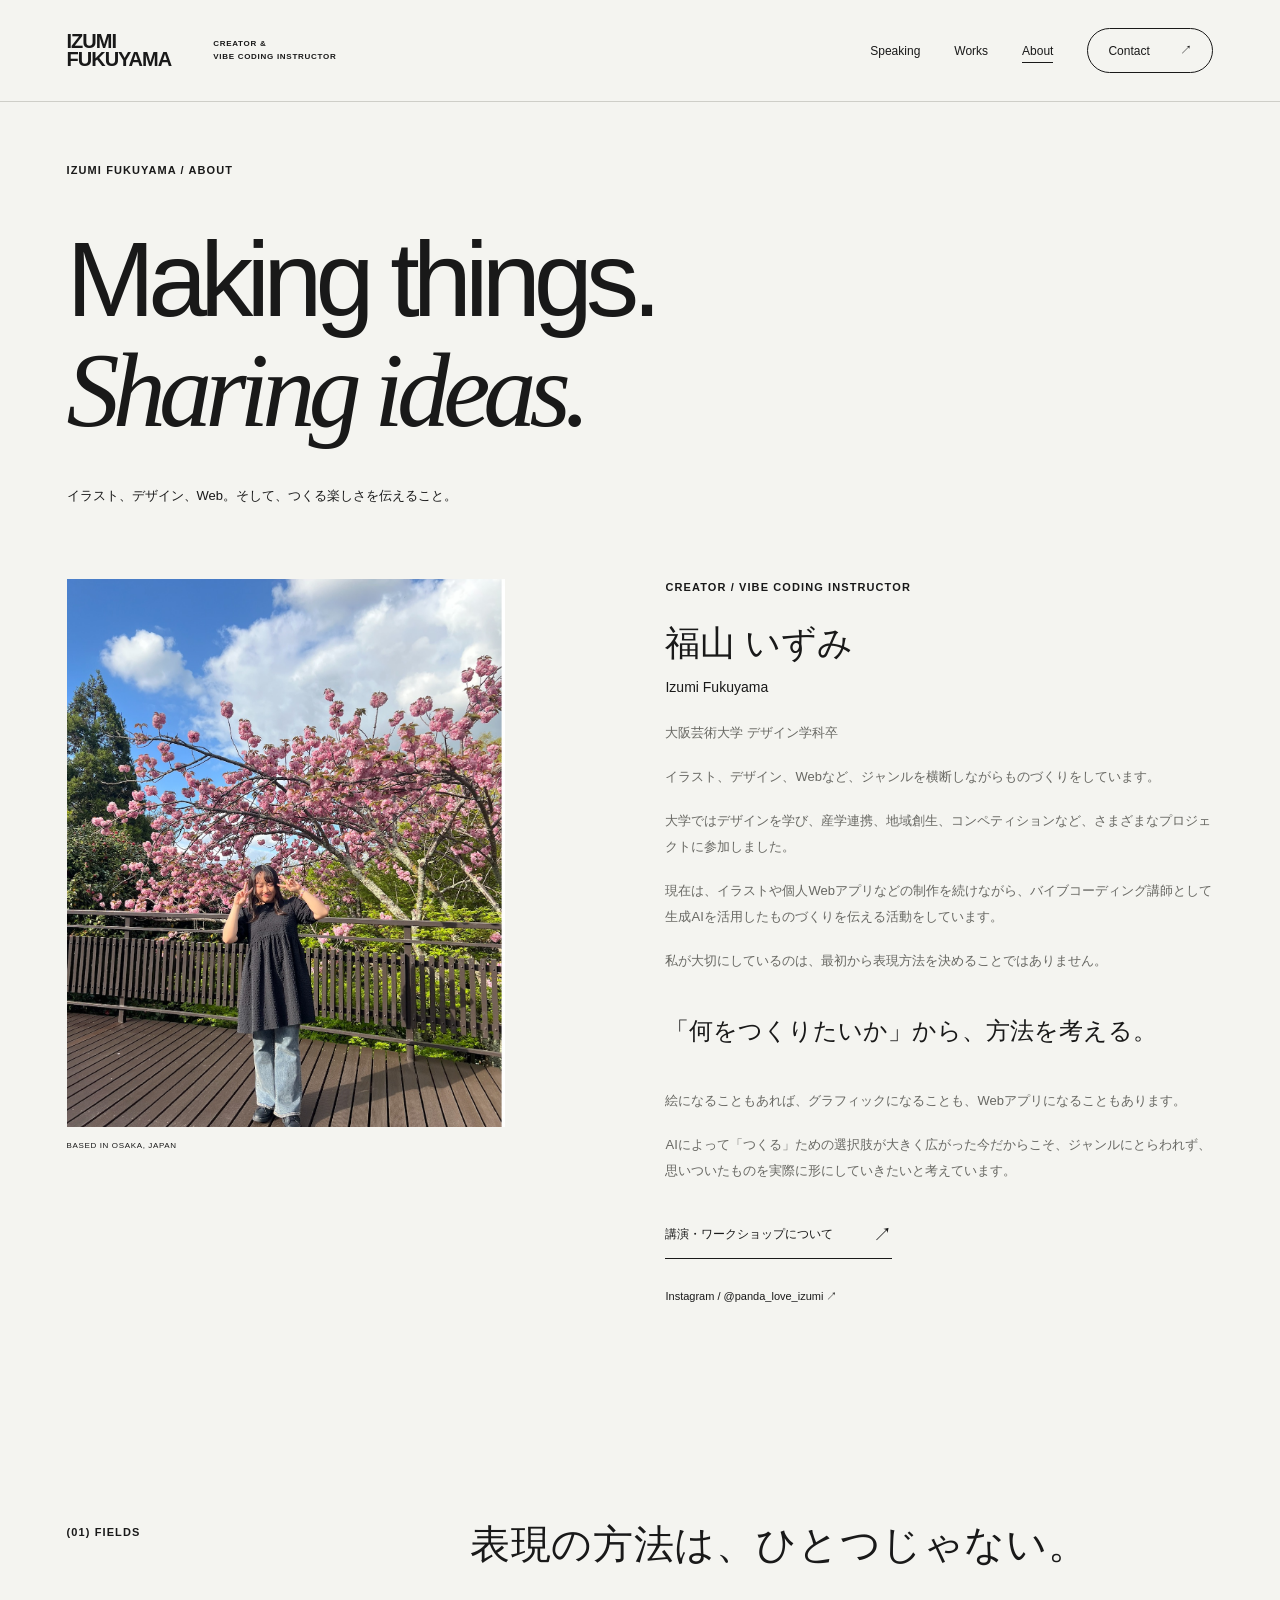
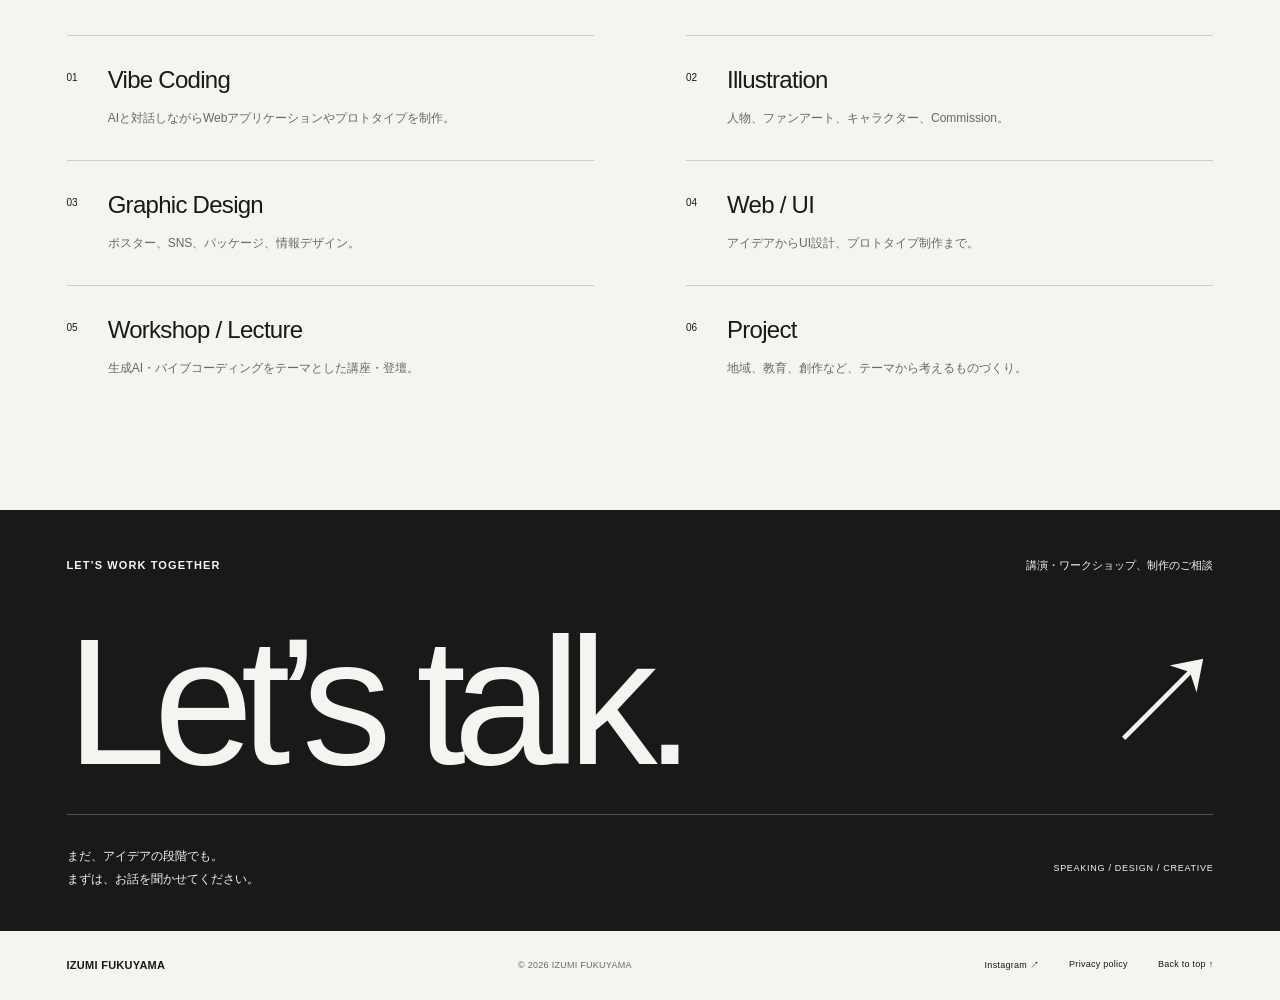
==== commit bd47185e: "Remove header asterisk and slow down site animations" ====
--- a/about.html
+++ b/about.html
@@ -1,3 +1,3 @@
 <!doctype html>
-<html lang="ja"><head><meta charset="utf-8"><meta name="viewport" content="width=device-width,initial-scale=1"><title>ABOUT｜IZUMI FUKUYAMA</title><meta name="description" content="福山いずみのプロフィール。大阪芸術大学デザイン学科卒。ジャンルを横断したものづくりと、バイブコーディング講師としての活動。"><link rel="canonical" href="https://pandaizumipanda.github.io/izumi-portfolio/about.html"><meta property="og:type" content="website"><meta property="og:title" content="ABOUT｜IZUMI FUKUYAMA"><meta property="og:description" content="福山いずみのプロフィール。大阪芸術大学デザイン学科卒。ジャンルを横断したものづくりと、バイブコーディング講師としての活動。"><meta property="og:url" content="https://pandaizumipanda.github.io/izumi-portfolio/about.html"><meta property="og:locale" content="ja_JP"><meta property="og:image" content="https://pandaizumipanda.github.io/izumi-portfolio/images/web/works-01.jpg"><meta name="theme-color" content="#f4f4f0"><link rel="icon" href="assets/favicon.svg" type="image/svg+xml"><link rel="stylesheet" href="assets/css/style.css?v=28d3fc5130"><script src="assets/js/main.js?v=ed3e7a5dc2" defer></script><script type="application/json" id="site-ui-copy">{"count_one": "{count} PROJECT", "count_many": "{count} PROJECTS", "mail_unset": "お問い合わせ先を準備しています。", "mail_help": "メールアプリで内容を確認し、送信してください。開かない場合は、ページに記載のメールアドレスへ直接ご連絡ください。", "mail_subject": "【お問い合わせ】{type} / {name}", "mail_body": "お名前：{name}\n会社名・団体名：{company}\nメールアドレス：{email}\nご相談の内容：{type}\n\n{message}"}</script></head><body id="top" class="page-about"><a class="skip" href="#main">本文へスキップ</a>
-<header class="header"><a class="wordmark" href="index.html" aria-label="IZUMI FUKUYAMA ホーム">IZUMI<br>FUKUYAMA<span class="wordmark-dot" aria-hidden="true">✳</span></a><span class="header-role">CREATOR &amp;<br>VIBE CODING INSTRUCTOR</span><button class="menu-toggle" aria-controls="navigation" aria-expanded="false" type="button">Menu <span aria-hidden="true">＋</span></button><nav id="navigation" aria-label="メインナビゲーション"><a href="event.html" class="">Speaking</a><a href="works.html" class="">Works</a><a href="about.html" aria-current="page" class="">About</a><a href="contact.html" class="nav-contact">Contact<span aria-hidden="true">↗</span></a></nav></header><main id="main"><section class="page-intro wrap"><p class="eyebrow">IZUMI FUKUYAMA / ABOUT</p><h1>Making things.<span class="serif">Sharing ideas.</span></h1><p class="page-intro-description">イラスト、デザイン、Web。そして、つくる楽しさを伝えること。</p></section><section class="profile wrap"><figure><img src="images/web/about-main.jpg?v=7e12e65267" alt="福山いずみのプロフィール写真" class="" loading="eager" decoding="async"><figcaption>BASED IN OSAKA, JAPAN</figcaption></figure><div><p class="eyebrow">CREATOR / VIBE CODING INSTRUCTOR</p><h2>福山 いずみ<span>Izumi Fukuyama</span></h2><p class="profile-education">大阪芸術大学 デザイン学科卒</p><p>イラスト、デザイン、Webなど、ジャンルを横断しながらものづくりをしています。</p><p>大学ではデザインを学び、産学連携、地域創生、コンペティションなど、さまざまなプロジェクトに参加しました。</p><p>現在は、イラストや個人Webアプリなどの制作を続けながら、バイブコーディング講師として生成AIを活用したものづくりを伝える活動をしています。</p><p>私が大切にしているのは、最初から表現方法を決めることではありません。</p><blockquote>「何をつくりたいか」から、方法を考える。</blockquote><p>絵になることもあれば、グラフィックになることも、Webアプリになることもあります。</p><p>AIによって「つくる」ための選択肢が大きく広がった今だからこそ、ジャンルにとらわれず、思いついたものを実際に形にしていきたいと考えています。</p><a class="text-link" href="event.html">講演・ワークショップについて<span aria-hidden="true">↗</span></a><a class="profile-instagram" href="https://www.instagram.com/panda_love_izumi/" target="_blank" rel="noopener noreferrer">Instagram / @panda_love_izumi ↗</a></div></section><section class="section wrap"><div class="section-heading"><p class="eyebrow">(01) FIELDS</p><div><h2>表現の方法は、ひとつじゃない。</h2></div></div><ul class="fields"><li><span>01</span><div><h3>Vibe Coding</h3><p>AIと対話しながらWebアプリケーションやプロトタイプを制作。</p></div></li><li><span>02</span><div><h3>Illustration</h3><p>人物、ファンアート、キャラクター、Commission。</p></div></li><li><span>03</span><div><h3>Graphic Design</h3><p>ポスター、SNS、パッケージ、情報デザイン。</p></div></li><li><span>04</span><div><h3>Web / UI</h3><p>アイデアからUI設計、プロトタイプ制作まで。</p></div></li><li><span>05</span><div><h3>Workshop / Lecture</h3><p>生成AI・バイブコーディングをテーマとした講座・登壇。</p></div></li><li><span>06</span><div><h3>Project</h3><p>地域、教育、創作など、テーマから考えるものづくり。</p></div></li></ul></section><section class="contact-band"><div class="contact-band-top"><p class="eyebrow">LET’S WORK TOGETHER</p><p>講演・ワークショップ、制作のご相談</p></div><a href="contact.html" class="contact-large">Let’s talk.<span aria-hidden="true">↗</span></a><div class="contact-band-bottom"><p>まだ、アイデアの段階でも。<br>まずは、お話を聞かせてください。</p><span>SPEAKING / DESIGN / CREATIVE</span></div></section></main><footer class="footer"><a href="index.html">IZUMI FUKUYAMA</a><span>© 2026 IZUMI FUKUYAMA</span><div><a href="https://www.instagram.com/panda_love_izumi/" target="_blank" rel="noopener noreferrer">Instagram ↗</a><a href="privacy.html">Privacy policy</a><a href="#top">Back to top ↑</a></div></footer></body></html>+<html lang="ja"><head><meta charset="utf-8"><meta name="viewport" content="width=device-width,initial-scale=1"><title>ABOUT｜IZUMI FUKUYAMA</title><meta name="description" content="福山いずみのプロフィール。大阪芸術大学デザイン学科卒。ジャンルを横断したものづくりと、バイブコーディング講師としての活動。"><link rel="canonical" href="https://pandaizumipanda.github.io/izumi-portfolio/about.html"><meta property="og:type" content="website"><meta property="og:title" content="ABOUT｜IZUMI FUKUYAMA"><meta property="og:description" content="福山いずみのプロフィール。大阪芸術大学デザイン学科卒。ジャンルを横断したものづくりと、バイブコーディング講師としての活動。"><meta property="og:url" content="https://pandaizumipanda.github.io/izumi-portfolio/about.html"><meta property="og:locale" content="ja_JP"><meta property="og:image" content="https://pandaizumipanda.github.io/izumi-portfolio/images/web/works-01.jpg"><meta name="theme-color" content="#f4f4f0"><link rel="icon" href="assets/favicon.svg" type="image/svg+xml"><link rel="stylesheet" href="assets/css/style.css?v=46745b3d91"><script src="assets/js/main.js?v=7aec56e392" defer></script><script type="application/json" id="site-ui-copy">{"count_one": "{count} PROJECT", "count_many": "{count} PROJECTS", "mail_unset": "お問い合わせ先を準備しています。", "mail_help": "メールアプリで内容を確認し、送信してください。開かない場合は、ページに記載のメールアドレスへ直接ご連絡ください。", "mail_subject": "【お問い合わせ】{type} / {name}", "mail_body": "お名前：{name}\n会社名・団体名：{company}\nメールアドレス：{email}\nご相談の内容：{type}\n\n{message}"}</script></head><body id="top" class="page-about"><a class="skip" href="#main">本文へスキップ</a>
+<header class="header"><a class="wordmark" href="index.html" aria-label="IZUMI FUKUYAMA ホーム">IZUMI<br>FUKUYAMA</a><span class="header-role">CREATOR &amp;<br>VIBE CODING INSTRUCTOR</span><button class="menu-toggle" aria-controls="navigation" aria-expanded="false" type="button">Menu <span aria-hidden="true">＋</span></button><nav id="navigation" aria-label="メインナビゲーション"><a href="event.html" class="">Speaking</a><a href="works.html" class="">Works</a><a href="about.html" aria-current="page" class="">About</a><a href="contact.html" class="nav-contact">Contact<span aria-hidden="true">↗</span></a></nav></header><main id="main"><section class="page-intro wrap"><p class="eyebrow">IZUMI FUKUYAMA / ABOUT</p><h1>Making things.<span class="serif">Sharing ideas.</span></h1><p class="page-intro-description">イラスト、デザイン、Web。そして、つくる楽しさを伝えること。</p></section><section class="profile wrap"><figure><img src="images/web/about-main.jpg?v=7e12e65267" alt="福山いずみのプロフィール写真" class="" loading="eager" decoding="async"><figcaption>BASED IN OSAKA, JAPAN</figcaption></figure><div><p class="eyebrow">CREATOR / VIBE CODING INSTRUCTOR</p><h2>福山 いずみ<span>Izumi Fukuyama</span></h2><p class="profile-education">大阪芸術大学 デザイン学科卒</p><p>イラスト、デザイン、Webなど、ジャンルを横断しながらものづくりをしています。</p><p>大学ではデザインを学び、産学連携、地域創生、コンペティションなど、さまざまなプロジェクトに参加しました。</p><p>現在は、イラストや個人Webアプリなどの制作を続けながら、バイブコーディング講師として生成AIを活用したものづくりを伝える活動をしています。</p><p>私が大切にしているのは、最初から表現方法を決めることではありません。</p><blockquote>「何をつくりたいか」から、方法を考える。</blockquote><p>絵になることもあれば、グラフィックになることも、Webアプリになることもあります。</p><p>AIによって「つくる」ための選択肢が大きく広がった今だからこそ、ジャンルにとらわれず、思いついたものを実際に形にしていきたいと考えています。</p><a class="text-link" href="event.html">講演・ワークショップについて<span aria-hidden="true">↗</span></a><a class="profile-instagram" href="https://www.instagram.com/panda_love_izumi/" target="_blank" rel="noopener noreferrer">Instagram / @panda_love_izumi ↗</a></div></section><section class="section wrap"><div class="section-heading"><p class="eyebrow">(01) FIELDS</p><div><h2>表現の方法は、ひとつじゃない。</h2></div></div><ul class="fields"><li><span>01</span><div><h3>Vibe Coding</h3><p>AIと対話しながらWebアプリケーションやプロトタイプを制作。</p></div></li><li><span>02</span><div><h3>Illustration</h3><p>人物、ファンアート、キャラクター、Commission。</p></div></li><li><span>03</span><div><h3>Graphic Design</h3><p>ポスター、SNS、パッケージ、情報デザイン。</p></div></li><li><span>04</span><div><h3>Web / UI</h3><p>アイデアからUI設計、プロトタイプ制作まで。</p></div></li><li><span>05</span><div><h3>Workshop / Lecture</h3><p>生成AI・バイブコーディングをテーマとした講座・登壇。</p></div></li><li><span>06</span><div><h3>Project</h3><p>地域、教育、創作など、テーマから考えるものづくり。</p></div></li></ul></section><section class="contact-band"><div class="contact-band-top"><p class="eyebrow">LET’S WORK TOGETHER</p><p>講演・ワークショップ、制作のご相談</p></div><a href="contact.html" class="contact-large">Let’s talk.<span aria-hidden="true">↗</span></a><div class="contact-band-bottom"><p>まだ、アイデアの段階でも。<br>まずは、お話を聞かせてください。</p><span>SPEAKING / DESIGN / CREATIVE</span></div></section></main><footer class="footer"><a href="index.html">IZUMI FUKUYAMA</a><span>© 2026 IZUMI FUKUYAMA</span><div><a href="https://www.instagram.com/panda_love_izumi/" target="_blank" rel="noopener noreferrer">Instagram ↗</a><a href="privacy.html">Privacy policy</a><a href="#top">Back to top ↑</a></div></footer></body></html>
--- a/assets/css/style.css
+++ b/assets/css/style.css
@@ -142,13 +142,6 @@
   position:relative;
 }
 
-.wordmark-dot {
-  position:absolute;
-  right:-20px;
-  top:0;
-  font-size:16px;
-}
-
 .header-role {
   font-size:8px;
   font-weight:600;
@@ -179,7 +172,7 @@
   background:currentColor;
   transform:scaleX(0);
   transform-origin:left;
-  transition:transform .2s;
+  transition:transform .4s;
 }
 
 .header nav a:hover:after,.header nav a[aria-current]:after {
@@ -194,7 +187,7 @@
   justify-content:space-between;
   align-items:center;
   padding:13px 20px;
-  transition:background .2s,color .2s;
+  transition:background .4s,color .4s;
 }
 
 .nav-contact:hover {
@@ -305,7 +298,7 @@
   border:1px solid var(--ink);
   border-radius:50%;
   font-size:18px;
-  transition:background .2s,color .2s,transform .2s;
+  transition:background .4s,color .4s,transform .4s;
 }
 
 .round-link:hover>span {
@@ -489,7 +482,7 @@
   padding:19px 26px;
   font-size:12px;
   line-height:1.5;
-  transition:background .2s,color .2s;
+  transition:background .4s,color .4s;
 }
 
 .button:hover {
@@ -544,7 +537,7 @@
 
 .text-link>span {
   font-size:19px;
-  transition:transform .2s;
+  transition:transform .4s;
 }
 
 .text-link:hover>span {
@@ -581,7 +574,7 @@
 .project-image img {
   height:100%;
   object-fit:contain;
-  transition:transform .65s cubic-bezier(.2,.6,.2,1);
+  transition:transform 1s cubic-bezier(.2,.6,.2,1);
   padding:7%;
 }
 
@@ -601,7 +594,7 @@
   height:38px;
   border-radius:50%;
   font-size:20px;
-  transition:transform .25s;
+  transition:transform .45s;
 }
 
 .project-image:hover .project-open {
@@ -740,7 +733,7 @@
 .contact-large>span {
   font-family:Arial,sans-serif;
   font-size:.7em;
-  transition:transform .3s;
+  transition:transform .5s;
 }
 
 .contact-large:hover>span {
@@ -968,7 +961,7 @@
 
 .faq summary>span {
   font-size:19px;
-  transition:transform .2s;
+  transition:transform .4s;
 }
 
 .faq details[open] summary>span {
@@ -2223,10 +2216,10 @@
 }
 @media (prefers-reduced-motion: no-preference) {
   .modal[open] {
-    animation: dialog-arrive .45s cubic-bezier(.2,.7,.2,1) both;
+    animation: dialog-arrive .8s cubic-bezier(.2,.7,.2,1) both;
   }
   .modal[open]::backdrop {
-    animation: backdrop-arrive .3s ease both;
+    animation: backdrop-arrive .6s ease both;
   }
 }
 @keyframes dialog-arrive {
